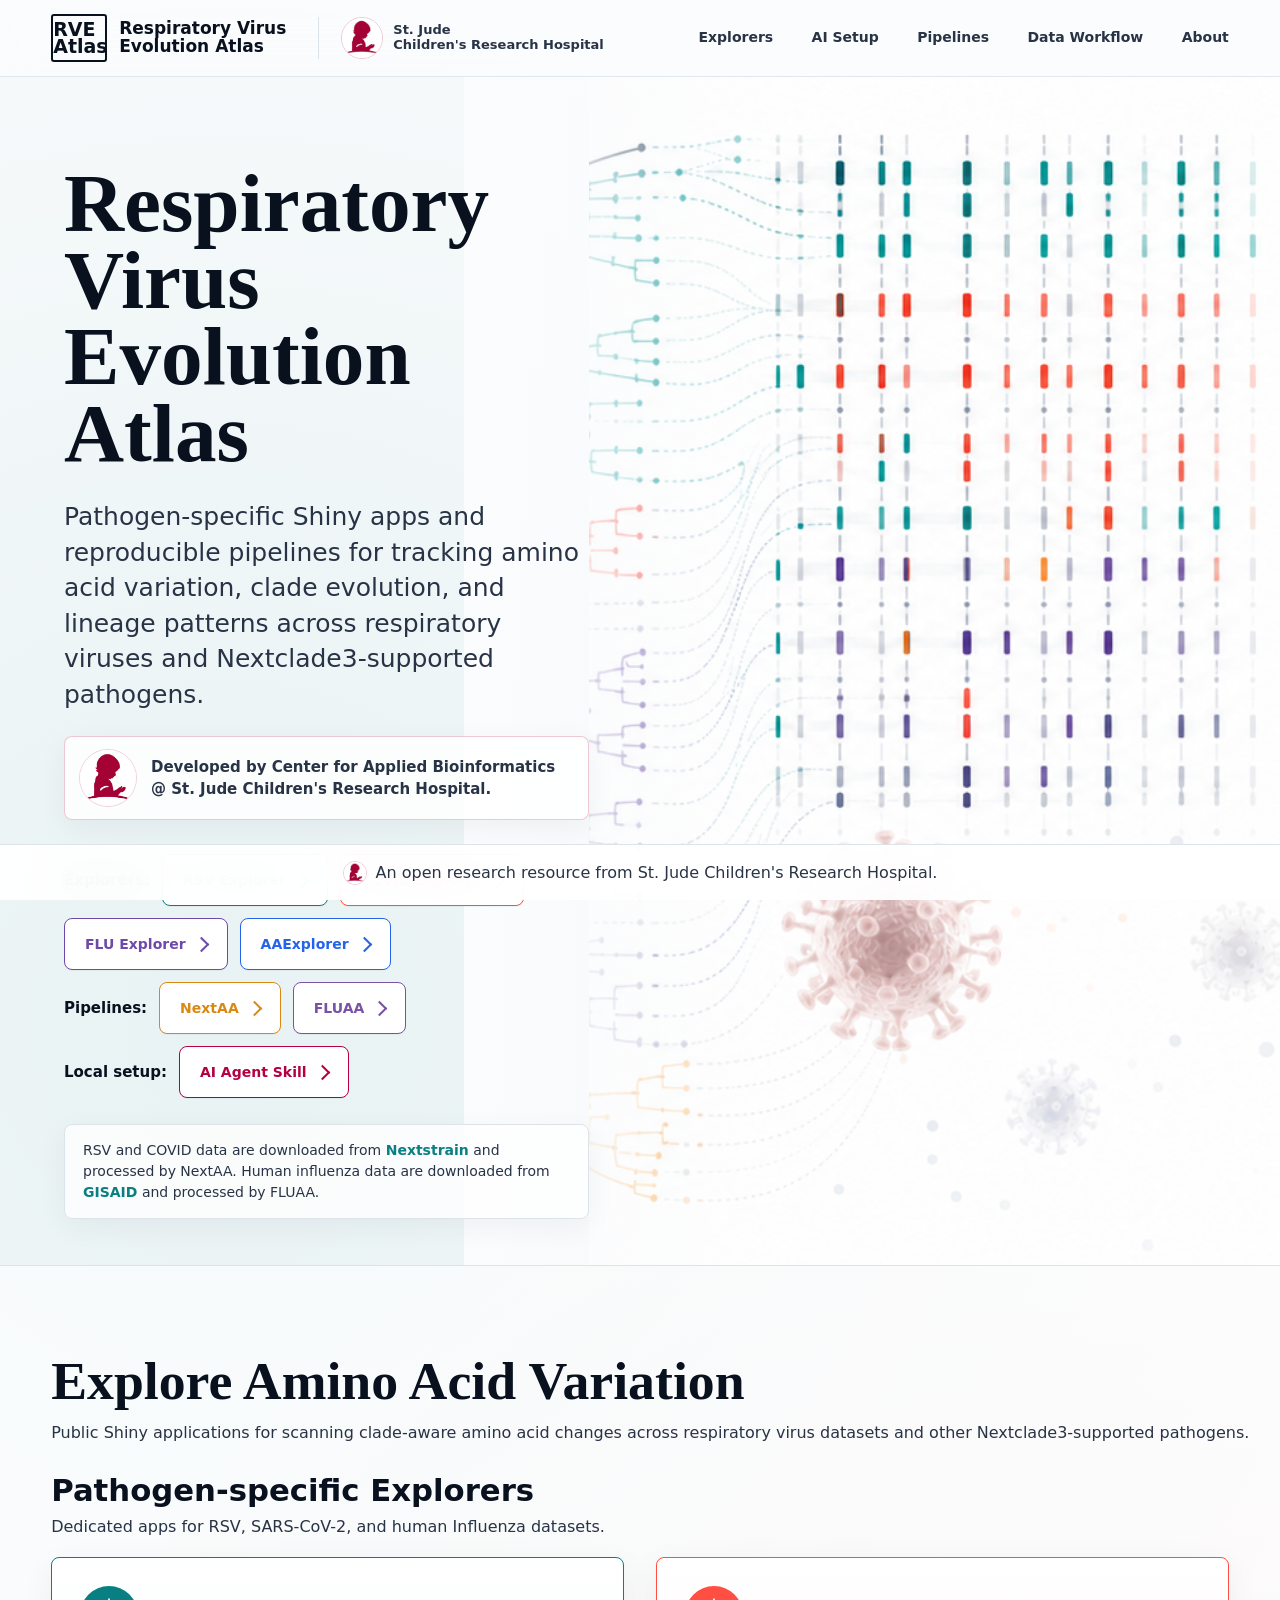
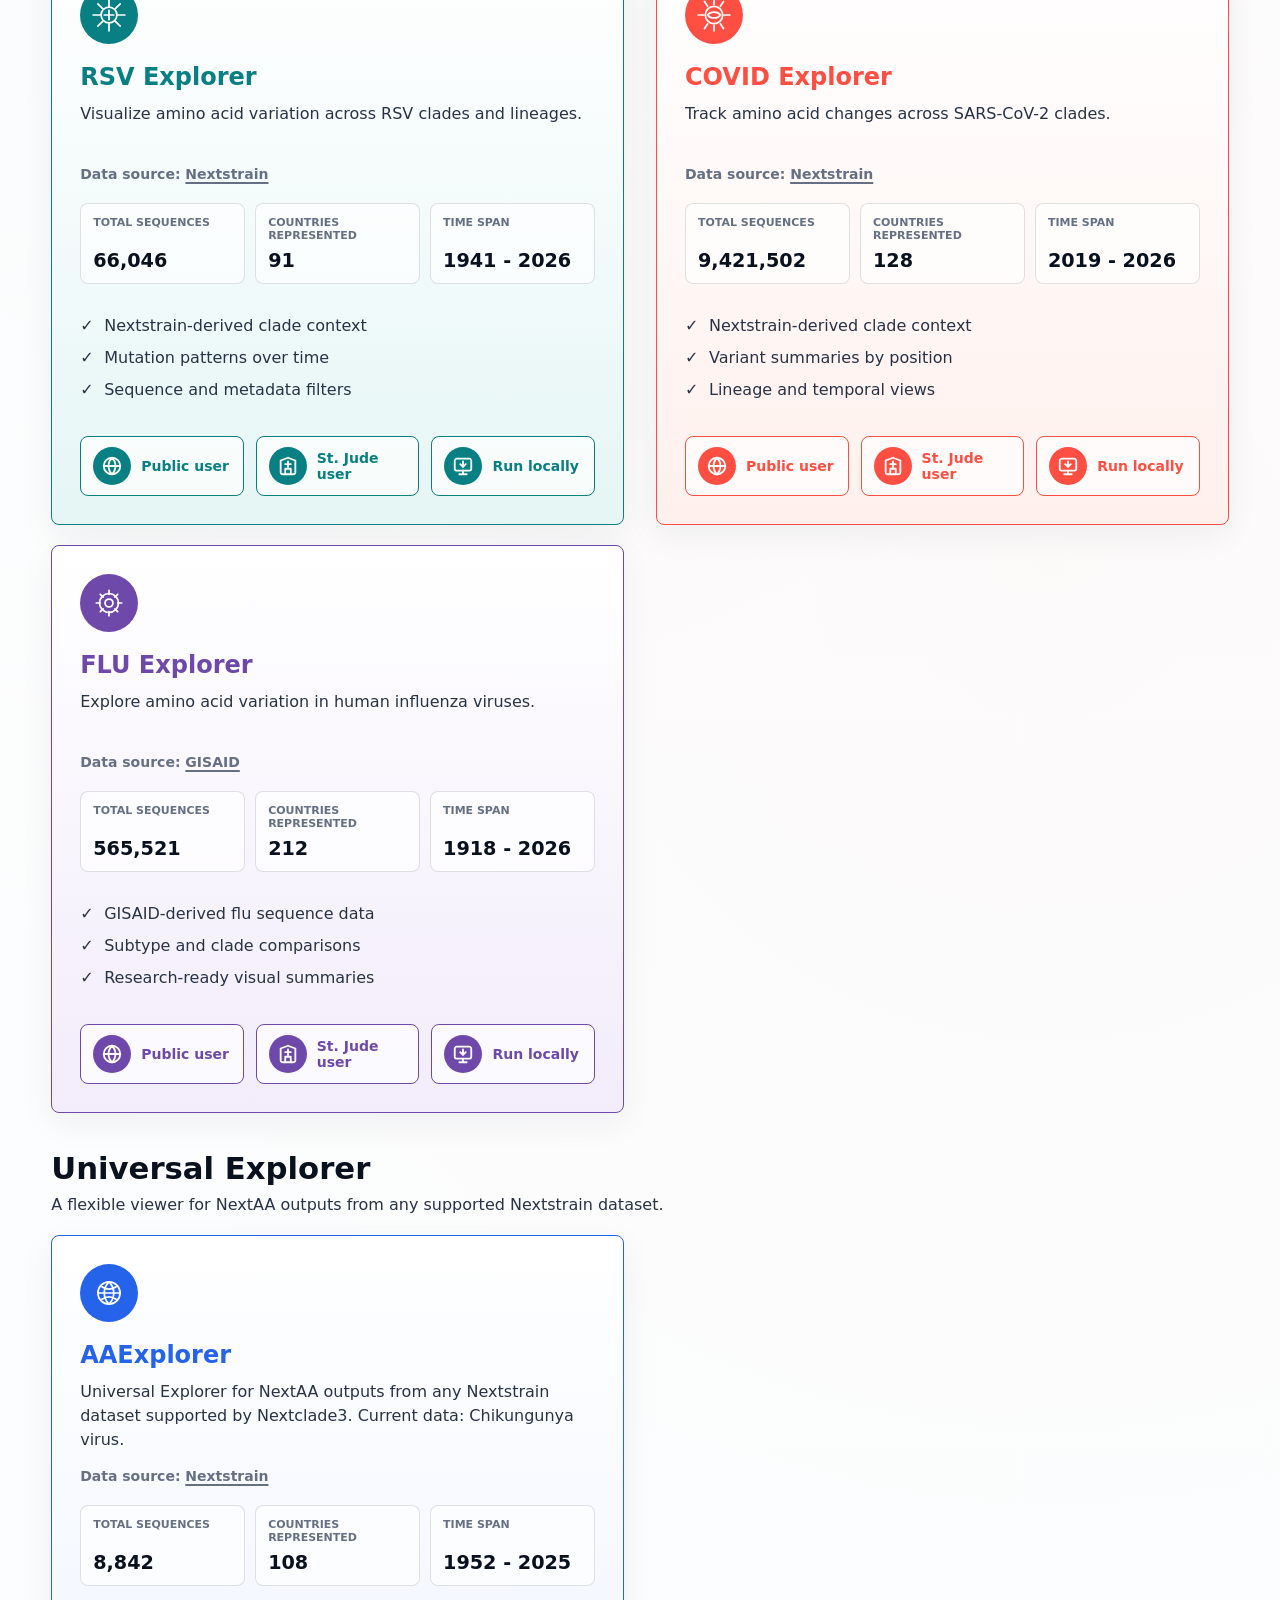
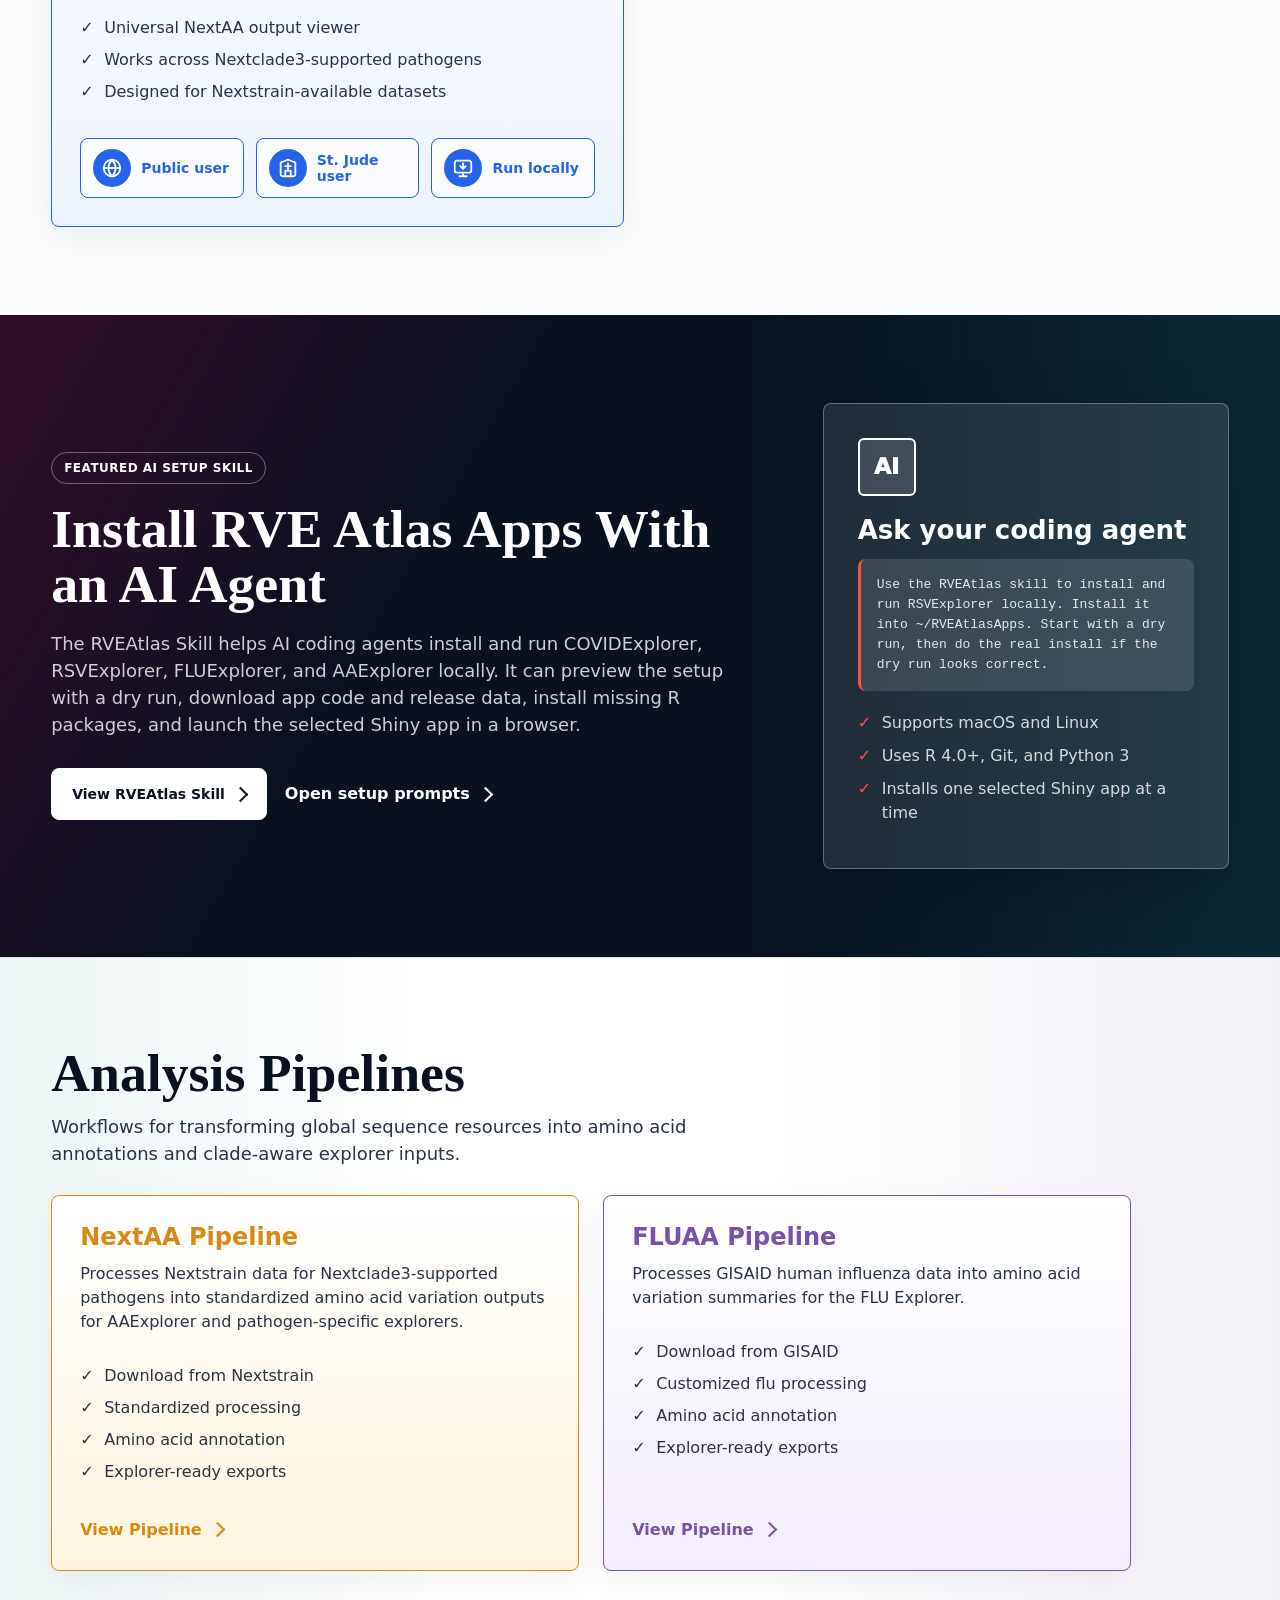
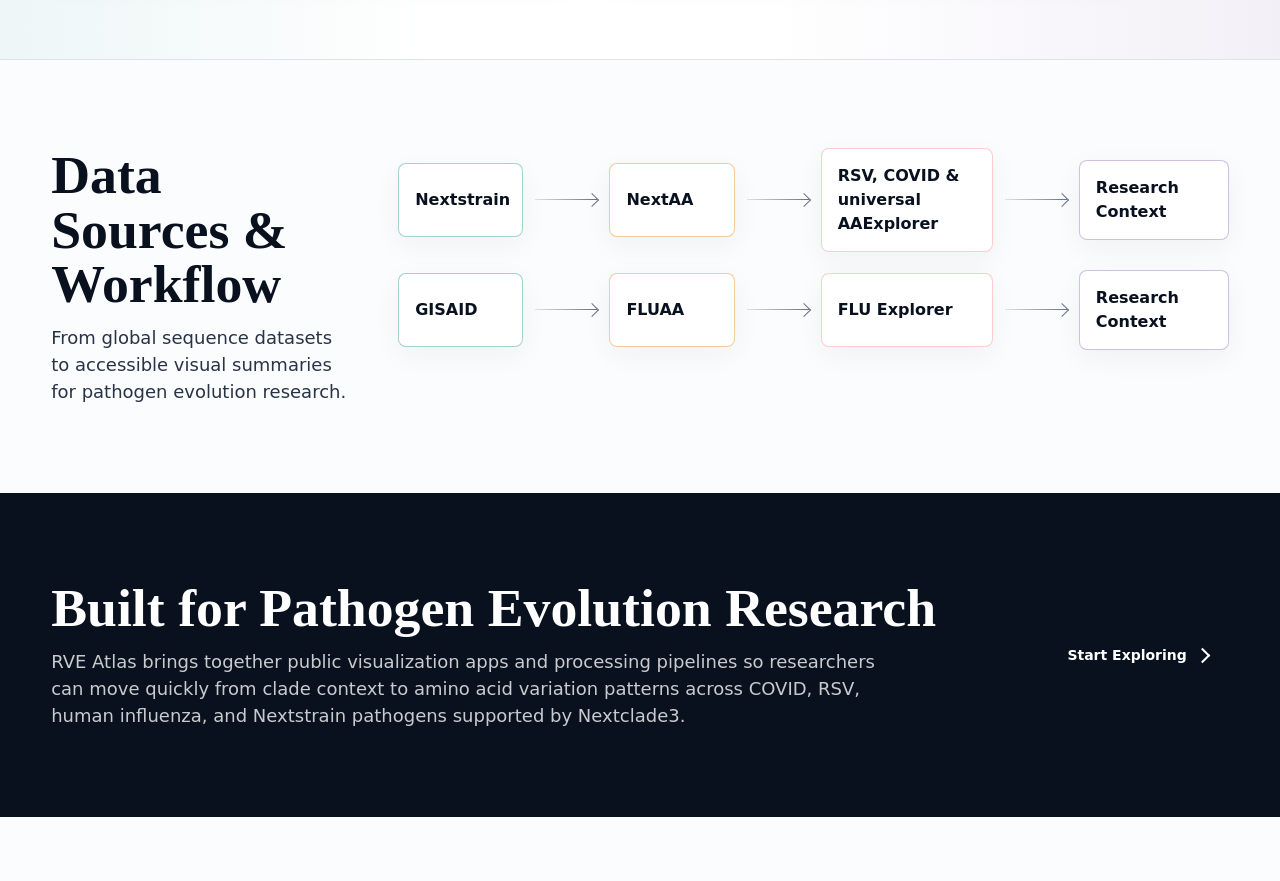
==== docs/index.html @ 2f3add99 "initial upload for integrated RVEAtlas app" ====
<!doctype html>
<html lang="en">
  <head>
    <meta charset="utf-8">
    <meta name="viewport" content="width=device-width, initial-scale=1">
    <meta
      name="description"
      content="Respiratory Virus Evolution Atlas connects interactive Shiny explorers and amino-acid analysis pipelines for COVID, RSV, human influenza, and Nextclade3-supported pathogens."
    >
    <title>Respiratory Virus Evolution Atlas</title>
    <link rel="icon" type="image/svg+xml" href="assets/favicon.svg">
    <link rel="stylesheet" href="styles.css">
  </head>
  <body>
    <svg class="icon-sprite" aria-hidden="true" focusable="false">
      <symbol id="icon-globe" viewBox="0 0 24 24">
        <circle cx="12" cy="12" r="9"></circle>
        <path d="M3 12h18M12 3c2.5 2.5 3.8 5.5 3.8 9S14.5 18.5 12 21M12 3c-2.5 2.5-3.8 5.5-3.8 9s1.3 6.5 3.8 9"></path>
      </symbol>
      <symbol id="icon-hospital" viewBox="0 0 24 24">
        <path d="M4 21V6l8-3l8 3v15"></path>
        <path d="M9 21v-6h6v6M9 10h6M12 7v6M4 21h16"></path>
      </symbol>
      <symbol id="icon-monitor" viewBox="0 0 24 24">
        <rect x="3" y="4" width="18" height="13" rx="2"></rect>
        <path d="M8 21h8M12 17v4M12 7v6M9 10l3 3l3-3"></path>
      </symbol>
    </svg>
    <header class="site-header">
      <a class="brand" href="#top" aria-label="Respiratory Virus Evolution Atlas home">
        <span class="brand-mark">RVE<br>Atlas</span>
        <span class="brand-name">Respiratory Virus<br>Evolution Atlas</span>
      </a>
      <div class="institution-lockup" aria-label="St. Jude Children's Research Hospital group affiliation">
        <img src="assets/StJude.jpeg" alt="">
        <span>St. Jude<br>Children's Research Hospital</span>
      </div>
      <nav class="site-nav" aria-label="Primary navigation">
        <a href="#explorers">Explorers</a>
        <a href="#agent-skill">AI Setup</a>
        <a href="#pipelines">Pipelines</a>
        <a href="#workflow">Data Workflow</a>
        <a href="#about">About</a>
      </nav>
    </header>

    <main id="top">
      <section class="hero" aria-labelledby="hero-title">
        <div class="hero-copy">
          <h1 id="hero-title">Respiratory Virus Evolution Atlas</h1>
          <p>
            Pathogen-specific Shiny apps and reproducible pipelines for tracking
            amino acid variation, clade evolution, and lineage patterns across respiratory viruses and
            Nextclade3-supported pathogens.
          </p>
          <div class="hero-affiliation">
            <img src="assets/StJude.jpeg" alt="">
            <span>Developed by Center for Applied Bioinformatics @ St. Jude Children's Research Hospital.</span>
          </div>
          <div class="hero-actions" aria-label="Featured project links">
            <div class="hero-action-row">
              <span class="hero-action-label">Explorers:</span>
              <a class="button teal" href="#explorers">RSV Explorer</a>
              <a class="button coral" href="#explorers">COVID Explorer</a>
              <a class="button violet" href="#explorers">FLU Explorer</a>
              <a class="button blue" href="#explorers">AAExplorer</a>
            </div>
            <div class="hero-action-row">
              <span class="hero-action-label">Pipelines:</span>
              <a class="button amber" href="#pipelines">NextAA</a>
              <a class="button purple" href="#pipelines">FLUAA</a>
            </div>
            <div class="hero-action-row">
              <span class="hero-action-label">Local setup:</span>
              <a class="button agent" href="#agent-skill">AI Agent Skill</a>
            </div>
          </div>

          <div class="source-note">
            RSV and COVID data are downloaded from <a href="https://nextstrain.org/" target="_blank" rel="noopener noreferrer">Nextstrain</a> and processed by NextAA.
            Human influenza data are downloaded from <a href="https://gisaid.org/" target="_blank" rel="noopener noreferrer">GISAID</a> and processed by FLUAA.
          </div>

        </div>
        <div class="hero-visual" aria-hidden="true">
          <img src="assets/respiratory-virus-evolution-hero.png" alt="">
        </div>
      </section>

      <section class="section split-section" id="explorers" aria-labelledby="explorers-title">
        <div class="section-heading">
          <h2 id="explorers-title">Explore Amino Acid Variation</h2>
          <p>Public Shiny applications for scanning clade-aware amino acid changes across respiratory virus datasets and other Nextclade3-supported pathogens.</p>
        </div>
        <div class="explorer-groups">
          <div class="explorer-group">
            <div class="group-heading">
              <h3>Pathogen-specific Explorers</h3>
              <p>Dedicated apps for RSV, SARS-CoV-2, and human Influenza datasets.</p>
            </div>
            <div class="card-grid pathogen-grid">
              <article class="feature-card accent-teal">
                <div class="card-icon" aria-hidden="true">
                  <svg viewBox="0 0 48 48" role="img">
                    <circle cx="24" cy="24" r="10"></circle>
                    <path d="M24 4v9M24 35v9M4 24h9M35 24h9M9.9 9.9l6.4 6.4M31.7 31.7l6.4 6.4M38.1 9.9l-6.4 6.4M16.3 31.7l-6.4 6.4"></path>
                    <path d="M18 24h12M24 18v12"></path>
                  </svg>
                </div>
                <h3>RSV Explorer</h3>
                <p>Visualize amino acid variation across RSV clades and lineages.</p>
                <p class="data-source">Data source: <a href="https://nextstrain.org/rsv/a/genome/6y" target="_blank" rel="noopener noreferrer">Nextstrain</a></p>
                <dl class="explorer-stats" aria-label="RSV dataset summary">
                  <div>
                    <dt>Total Sequences</dt>
                    <dd>66,046</dd>
                  </div>
                  <div>
                    <dt>Countries Represented</dt>
                    <dd>91</dd>
                  </div>
                  <div>
                    <dt>Time Span</dt>
                    <dd>1941 - 2026</dd>
                  </div>
                </dl>
                <ul>
                  <li>Nextstrain-derived clade context</li>
                  <li>Mutation patterns over time</li>
                  <li>Sequence and metadata filters</li>
                </ul>
                <div class="card-actions" aria-label="RSV Explorer launch options">
                  <a class="icon-link" href="https://leilistjude.shinyapps.io/RSVExplorer/" target="_blank" rel="noopener noreferrer">
                    <svg aria-hidden="true"><use href="#icon-globe"></use></svg>
                    <span>Public user</span>
                  </a>
                  <a class="icon-link" href="https://ibex.stjude.org/RSVExplorer/" target="_blank" rel="noopener noreferrer">
                    <svg aria-hidden="true"><use href="#icon-hospital"></use></svg>
                    <span>St. Jude user</span>
                  </a>
                  <a class="icon-link" href="https://github.com/LeiLi-Uchicago/RSVExplorer" target="_blank" rel="noopener noreferrer">
                    <svg aria-hidden="true"><use href="#icon-monitor"></use></svg>
                    <span>Run locally</span>
                  </a>
                </div>
              </article>

              <article class="feature-card accent-coral">
                <div class="card-icon" aria-hidden="true">
                  <svg viewBox="0 0 48 48" role="img">
                    <circle cx="24" cy="24" r="11"></circle>
                    <path d="M24 4v7M24 37v7M4 24h7M37 24h7M12 7l4 6M32 35l4 6M36 7l-4 6M16 35l-4 6"></path>
                    <path d="M16 24c3-5 13-5 16 0c-3 5-13 5-16 0Z"></path>
                  </svg>
                </div>
                <h3>COVID Explorer</h3>
                <p>Track amino acid changes across SARS-CoV-2 clades.</p>
                <p class="data-source">Data source: <a href="https://nextstrain.org/ncov/open/global/6m" target="_blank" rel="noopener noreferrer">Nextstrain</a></p>
                <dl class="explorer-stats" aria-label="COVID dataset summary">
                  <div>
                    <dt>Total Sequences</dt>
                    <dd>9,421,502</dd>
                  </div>
                  <div>
                    <dt>Countries Represented</dt>
                    <dd>128</dd>
                  </div>
                  <div>
                    <dt>Time Span</dt>
                    <dd>2019 - 2026</dd>
                  </div>
                </dl>
                <ul>
                  <li>Nextstrain-derived clade context</li>
                  <li>Variant summaries by position</li>
                  <li>Lineage and temporal views</li>
                </ul>
                <div class="card-actions" aria-label="COVID Explorer launch options">
                  <a class="icon-link" href="https://leilistjude.shinyapps.io/COVIDExplorer/" target="_blank" rel="noopener noreferrer">
                    <svg aria-hidden="true"><use href="#icon-globe"></use></svg>
                    <span>Public user</span>
                  </a>
                  <a class="icon-link" href="https://ibex.stjude.org/COVIDExplorer/" target="_blank" rel="noopener noreferrer">
                    <svg aria-hidden="true"><use href="#icon-hospital"></use></svg>
                    <span>St. Jude user</span>
                  </a>
                  <a class="icon-link" href="https://github.com/LeiLi-Uchicago/COVIDExplorer" target="_blank" rel="noopener noreferrer">
                    <svg aria-hidden="true"><use href="#icon-monitor"></use></svg>
                    <span>Run locally</span>
                  </a>
                </div>
              </article>

              <article class="feature-card accent-violet">
                <div class="card-icon" aria-hidden="true">
                  <svg viewBox="0 0 48 48" role="img">
                    <circle cx="24" cy="24" r="12"></circle>
                    <circle cx="24" cy="24" r="5"></circle>
                    <path d="M24 8v5M24 35v5M8 24h5M35 24h5M13 13l3.5 3.5M31.5 31.5L35 35M35 13l-3.5 3.5M16.5 31.5L13 35"></path>
                  </svg>
                </div>
                <h3>FLU Explorer</h3>
                <p>Explore amino acid variation in human influenza viruses.</p>
                <p class="data-source">Data source: <a href="https://gisaid.org/" target="_blank" rel="noopener noreferrer">GISAID</a></p>
                <dl class="explorer-stats" aria-label="FLU dataset summary">
                  <div>
                    <dt>Total Sequences</dt>
                    <dd>565,521</dd>
                  </div>
                  <div>
                    <dt>Countries Represented</dt>
                    <dd>212</dd>
                  </div>
                  <div>
                    <dt>Time Span</dt>
                    <dd>1918 - 2026</dd>
                  </div>
                </dl>
                <ul>
                  <li>GISAID-derived flu sequence data</li>
                  <li>Subtype and clade comparisons</li>
                  <li>Research-ready visual summaries</li>
                </ul>
                <div class="card-actions" aria-label="FLU Explorer launch options">
                  <a class="icon-link" href="https://leilistjude.shinyapps.io/FLUExplorer/" target="_blank" rel="noopener noreferrer">
                    <svg aria-hidden="true"><use href="#icon-globe"></use></svg>
                    <span>Public user</span>
                  </a>
                  <a class="icon-link" href="https://ibex.stjude.org/FLUExplorer/" target="_blank" rel="noopener noreferrer">
                    <svg aria-hidden="true"><use href="#icon-hospital"></use></svg>
                    <span>St. Jude user</span>
                  </a>
                  <a class="icon-link" href="https://github.com/LeiLi-Uchicago/FLUExplorer" target="_blank" rel="noopener noreferrer">
                    <svg aria-hidden="true"><use href="#icon-monitor"></use></svg>
                    <span>Run locally</span>
                  </a>
                </div>
              </article>
            </div>
          </div>

          <div class="explorer-group universal-group">
            <div class="group-heading">
              <h3>Universal Explorer</h3>
              <p>A flexible viewer for NextAA outputs from any supported Nextstrain dataset.</p>
            </div>
            <div class="card-grid universal-grid">
              <article class="feature-card accent-blue universal-card">
                <div class="card-icon" aria-hidden="true">
                  <svg viewBox="0 0 48 48" role="img">
                    <circle cx="24" cy="24" r="14"></circle>
                    <path d="M10 24h28M24 10c4 4 6 9 6 14s-2 10-6 14M24 10c-4 4-6 9-6 14s2 10 6 14"></path>
                    <path d="M15 16c3 2 6 3 9 3s6-1 9-3M15 32c3-2 6-3 9-3s6 1 9 3"></path>
                  </svg>
                </div>
                <h3>AAExplorer</h3>
                <p>Universal Explorer for NextAA outputs from any Nextstrain dataset supported by Nextclade3. Current data: Chikungunya virus.</p>
                <p class="data-source">Data source: <a href="https://nextstrain.org/chikv/global" target="_blank" rel="noopener noreferrer">Nextstrain</a></p>
                <dl class="explorer-stats" aria-label="CHIKV dataset summary">
                  <div>
                    <dt>Total Sequences</dt>
                    <dd>8,842</dd>
                  </div>
                  <div>
                    <dt>Countries Represented</dt>
                    <dd>108</dd>
                  </div>
                  <div>
                    <dt>Time Span</dt>
                    <dd>1952 - 2025</dd>
                  </div>
                </dl>
                <ul>
                  <li>Universal NextAA output viewer</li>
                  <li>Works across Nextclade3-supported pathogens</li>
                  <li>Designed for Nextstrain-available datasets</li>
                </ul>
                <div class="card-actions" aria-label="AAExplorer launch options">
                  <a class="icon-link" href="https://leilistjude.shinyapps.io/AAExplorer/" target="_blank" rel="noopener noreferrer">
                    <svg aria-hidden="true"><use href="#icon-globe"></use></svg>
                    <span>Public user</span>
                  </a>
                  <a class="icon-link" href="https://ibex.stjude.org/AAExplorer/" target="_blank" rel="noopener noreferrer">
                    <svg aria-hidden="true"><use href="#icon-hospital"></use></svg>
                    <span>St. Jude user</span>
                  </a>
                  <a class="icon-link" href="https://github.com/LeiLi-Uchicago/COVIDExplorer" target="_blank" rel="noopener noreferrer">
                    <svg aria-hidden="true"><use href="#icon-monitor"></use></svg>
                    <span>Run locally</span>
                  </a>
                </div>
              </article>
            </div>
          </div>
        </div>
      </section>

      <section class="section agent-section" id="agent-skill" aria-labelledby="agent-title">
        <div class="agent-layout">
          <div class="agent-copy">
            <span class="agent-kicker">Featured AI Setup Skill</span>
            <h2 id="agent-title">Install RVE Atlas Apps With an AI Agent</h2>
            <p>
              The RVEAtlas Skill helps AI coding agents install and run COVIDExplorer, RSVExplorer,
              FLUExplorer, and AAExplorer locally. It can preview the setup with a dry run, download
              app code and release data, install missing R packages, and launch the selected Shiny app
              in a browser.
            </p>
            <div class="agent-actions">
              <a class="button agent-light" href="https://github.com/LeiLi-Uchicago/RVEAtlas_Skill" target="_blank" rel="noopener noreferrer">View RVEAtlas Skill</a>
              <a class="text-link agent-link" href="https://github.com/LeiLi-Uchicago/RVEAtlas_Skill#ask-an-ai-agent-to-install-it" target="_blank" rel="noopener noreferrer">Open setup prompts</a>
            </div>
          </div>
          <div class="agent-panel" aria-label="RVEAtlas Skill setup summary">
            <div class="agent-mark" aria-hidden="true">AI</div>
            <h3>Ask your coding agent</h3>
            <p class="agent-prompt">
              Use the RVEAtlas skill to install and run RSVExplorer locally. Install it into ~/RVEAtlasApps. Start with a dry run, then do the real install if the dry run looks correct.
            </p>
            <ul>
              <li>Supports macOS and Linux</li>
              <li>Uses R 4.0+, Git, and Python 3</li>
              <li>Installs one selected Shiny app at a time</li>
            </ul>
          </div>
        </div>
      </section>

      <section class="section pipelines-section" id="pipelines" aria-labelledby="pipelines-title">
        <div class="section-heading compact">
          <h2 id="pipelines-title">Analysis Pipelines</h2>
          <p>Workflows for transforming global sequence resources into amino acid annotations and clade-aware explorer inputs.</p>
        </div>
        <div class="pipeline-layout">
          <article class="pipeline-card accent-amber">
            <div>
              <h3>NextAA Pipeline</h3>
              <p>Processes Nextstrain data for Nextclade3-supported pathogens into standardized amino acid variation outputs for AAExplorer and pathogen-specific explorers.</p>
            </div>
            <ol>
              <li>Download from Nextstrain</li>
              <li>Standardized processing</li>
              <li>Amino acid annotation</li>
              <li>Explorer-ready exports</li>
            </ol>
            <a class="text-link" href="https://github.com/LeiLi-Uchicago/NextAA" target="_blank" rel="noopener noreferrer">View Pipeline</a>
          </article>

          <article class="pipeline-card accent-purple">
            <div>
              <h3>FLUAA Pipeline</h3>
              <p>Processes GISAID human influenza data into amino acid variation summaries for the FLU Explorer.</p>
            </div>
            <ol>
              <li>Download from GISAID</li>
              <li>Customized flu processing</li>
              <li>Amino acid annotation</li>
              <li>Explorer-ready exports</li>
            </ol>
            <a class="text-link" href="https://github.com/LeiLi-Uchicago/FLUAA/" target="_blank" rel="noopener noreferrer">View Pipeline</a>
          </article>
        </div>
      </section>

      <section class="section workflow-section" id="workflow" aria-labelledby="workflow-title">
        <div class="workflow-intro">
          <h2 id="workflow-title">Data Sources &amp; Workflow</h2>
          <p>From global sequence datasets to accessible visual summaries for pathogen evolution research.</p>
        </div>
        <div class="workflow-track" aria-label="Workflow from data source to insight">
          <div class="workflow-row">
            <div class="workflow-node source">Nextstrain</div>
            <div class="workflow-line"></div>
            <div class="workflow-node pipeline">NextAA</div>
            <div class="workflow-line"></div>
            <div class="workflow-node explorer">RSV, COVID &amp; universal AAExplorer</div>
            <div class="workflow-line"></div>
            <div class="workflow-node insight">Research Context</div>
          </div>
          <div class="workflow-row">
            <div class="workflow-node source">GISAID</div>
            <div class="workflow-line"></div>
            <div class="workflow-node pipeline">FLUAA</div>
            <div class="workflow-line"></div>
            <div class="workflow-node explorer">FLU Explorer</div>
            <div class="workflow-line"></div>
            <div class="workflow-node insight">Research Context</div>
          </div>
        </div>
      </section>

      <section class="section about-section" id="about" aria-labelledby="about-title">
        <div>
          <h2 id="about-title">Built for Pathogen Evolution Research</h2>
          <p>
            RVE Atlas brings together public visualization apps and processing pipelines so researchers can move
            quickly from clade context to amino acid variation patterns across COVID, RSV, human influenza,
            and Nextstrain pathogens supported by Nextclade3.
          </p>
        </div>
        <a class="button ink" href="#explorers">Start Exploring</a>
      </section>
    </main>

    <footer class="site-footer">
      <!--<a class="brand footer-brand" href="#top" aria-label="Respiratory Virus Evolution Atlas home">
        <span class="brand-mark">RVE<br>Atlas</span>
        <span class="brand-name">Respiratory Virus<br>Evolution Atlas</span>
      </a>-->
      <div class="footer-institution" aria-label="St. Jude Children's Research Hospital">
        <img src="assets/StJude.jpeg" alt="">
        <p>An open research resource from St. Jude Children's Research Hospital.</p>
      </div>
      <!--
      <div class="footer-links">
        <a href="#workflow">Data Workflow</a>
        <a href="https://github.com/LeiLi-Uchicago/NextAA" target="_blank" rel="noopener noreferrer">NextAA</a>
        <a href="https://github.com/LeiLi-Uchicago/FLUAA/" target="_blank" rel="noopener noreferrer">FLUAA</a>
      </div>
    -->
    </footer>
  </body>
</html>
---- docs/styles.css ----
:root {
  --ink: #09111f;
  --ink-soft: #283346;
  --muted: #667085;
  --paper: #fbfcfd;
  --white: #ffffff;
  --line: #dce4ea;
  --blue: #2563eb;
  --blue-soft: #eef4ff;
  --teal: #087f83;
  --teal-soft: #e5f6f5;
  --coral: #ff4e42;
  --coral-soft: #fff0ed;
  --violet: #6f49aa;
  --violet-soft: #f2ecfb;
  --amber: #d98912;
  --amber-soft: #fff5df;
  --purple: #7752a6;
  --purple-soft: #f4eefd;
  --stjude-red: #b40043;
  --shadow: 0 18px 60px rgba(23, 33, 48, 0.10);
  --radius: 8px;
  color-scheme: light;
}

* {
  box-sizing: border-box;
}

html {
  scroll-behavior: smooth;
}

body {
  margin: 0;
  padding-bottom: 64px;
  background:
    radial-gradient(circle at 18% 18%, rgba(8, 127, 131, 0.08), transparent 28%),
    radial-gradient(circle at 82% 38%, rgba(255, 78, 66, 0.08), transparent 30%),
    var(--paper);
  color: var(--ink);
  font-family: Inter, ui-sans-serif, system-ui, -apple-system, BlinkMacSystemFont, "Segoe UI", sans-serif;
  font-size: 16px;
  line-height: 1.5;
}

a {
  color: inherit;
  text-decoration: none;
}

img,
svg {
  display: block;
}

.icon-sprite {
  position: absolute;
  width: 0;
  height: 0;
  overflow: hidden;
}

.site-header {
  position: sticky;
  top: 0;
  z-index: 20;
  display: flex;
  align-items: center;
  justify-content: space-between;
  gap: 32px;
  min-height: 76px;
  padding: 14px clamp(20px, 4vw, 72px);
  background: rgba(251, 252, 253, 0.86);
  border-bottom: 1px solid rgba(220, 228, 234, 0.86);
  backdrop-filter: blur(18px);
}

.brand {
  display: inline-flex;
  align-items: center;
  gap: 12px;
  font-weight: 800;
  line-height: 1.05;
}

.brand-mark {
  display: grid;
  place-items: center;
  width: 56px;
  height: 48px;
  border: 2px solid var(--ink);
  border-radius: 3px;
  color: var(--ink);
  font-size: 19px;
  letter-spacing: 0;
  line-height: 0.92;
}

.brand-name {
  font-size: 17px;
}

.institution-lockup,
.hero-affiliation,
.footer-institution {
  display: inline-flex;
  align-items: center;
}

.institution-lockup {
  gap: 10px;
  margin-right: auto;
  padding-left: 22px;
  border-left: 1px solid var(--line);
  color: var(--ink-soft);
  font-size: 13px;
  font-weight: 800;
  line-height: 1.15;
}

.institution-lockup img {
  width: 42px;
  height: 42px;
  border: 1px solid rgba(180, 0, 67, 0.20);
  border-radius: 50%;
  object-fit: cover;
}

.site-nav {
  display: flex;
  align-items: center;
  gap: clamp(18px, 3vw, 42px);
  color: var(--ink-soft);
  font-size: 14px;
  font-weight: 700;
}

.site-nav a {
  padding: 8px 0;
  border-bottom: 2px solid transparent;
}

.site-nav a:hover,
.site-nav a:focus-visible {
  border-color: var(--teal);
  outline: none;
}

.hero {
  position: relative;
  display: grid;
  grid-template-columns: minmax(0, 0.92fr) minmax(420px, 1.08fr);
  min-height: clamp(620px, 84vh, 820px);
  overflow: hidden;
  border-bottom: 1px solid var(--line);
}

.hero-copy {
  position: relative;
  z-index: 2;
  max-width: 770px;
  padding: clamp(50px, 7vw, 88px) 0 46px clamp(24px, 5vw, 76px);
}

.hero h1 {
  max-width: 760px;
  margin: 0;
  font-family: Georgia, "Times New Roman", serif;
  font-size: clamp(52px, 6.5vw, 96px);
  font-weight: 700;
  line-height: 0.92;
  letter-spacing: 0;
}

.hero p {
  max-width: 690px;
  margin: 28px 0 0;
  color: var(--ink-soft);
  font-size: clamp(19px, 2vw, 25px);
  line-height: 1.42;
}

.hero-affiliation {
  max-width: 610px;
  gap: 14px;
  margin-top: 24px;
  padding: 12px 14px;
  border: 1px solid rgba(180, 0, 67, 0.22);
  border-radius: var(--radius);
  background: rgba(255, 255, 255, 0.84);
  color: var(--ink-soft);
  font-size: 15px;
  font-weight: 750;
  box-shadow: 0 8px 30px rgba(9, 17, 31, 0.05);
}

.hero-affiliation img {
  flex: 0 0 auto;
  width: 58px;
  height: 58px;
  border: 1px solid rgba(180, 0, 67, 0.18);
  border-radius: 50%;
  object-fit: cover;
}

.hero-actions {
  display: grid;
  gap: 12px;
  margin-top: 34px;
}

.hero-action-row {
  display: flex;
  align-items: center;
  flex-wrap: wrap;
  gap: 12px;
}

.hero-action-label {
  min-width: 82px;
  color: var(--ink);
  font-size: 15px;
  font-weight: 850;
}

.button {
  display: inline-flex;
  align-items: center;
  justify-content: center;
  min-height: 52px;
  padding: 0 20px;
  border: 1.5px solid currentColor;
  border-radius: var(--radius);
  background: var(--white);
  font-size: 14px;
  font-weight: 800;
  box-shadow: 0 1px 0 rgba(9, 17, 31, 0.04);
  transition: transform 180ms ease, box-shadow 180ms ease, background 180ms ease;
}

.button::after,
.text-link::after {
  content: "";
  width: 9px;
  height: 9px;
  margin-left: 10px;
  border-top: 2px solid currentColor;
  border-right: 2px solid currentColor;
  transform: rotate(45deg);
}

.button:hover,
.button:focus-visible {
  transform: translateY(-2px);
  box-shadow: var(--shadow);
  outline: none;
}

.button.teal,
.accent-teal {
  color: var(--teal);
}

.button.blue,
.accent-blue {
  color: var(--blue);
}

.button.coral,
.accent-coral {
  color: var(--coral);
}

.button.violet,
.accent-violet {
  color: var(--violet);
}

.button.amber,
.accent-amber {
  color: var(--amber);
}

.button.purple,
.accent-purple {
  color: var(--purple);
}

.button.agent {
  color: var(--stjude-red);
}

.button.agent-light {
  color: var(--ink);
  background: var(--white);
  border-color: var(--white);
}

.button.ink {
  color: var(--white);
  background: var(--ink);
  border-color: var(--ink);
}

.source-note {
  max-width: 610px;
  margin-top: 26px;
  padding: 15px 18px;
  border: 1px solid var(--line);
  border-radius: var(--radius);
  background: rgba(255, 255, 255, 0.78);
  color: var(--ink-soft);
  font-size: 14px;
  box-shadow: 0 8px 30px rgba(9, 17, 31, 0.05);
}

.source-note a {
  color: var(--teal);
  font-weight: 800;
}

.source-note a:hover,
.source-note a:focus-visible {
  color: var(--blue);
  outline: none;
}

.hero-visual {
  position: relative;
  min-height: 620px;
}

.hero-visual::before {
  position: absolute;
  inset: 0 auto 0 -18%;
  z-index: 1;
  width: 44%;
  content: "";
  background: linear-gradient(90deg, var(--paper) 0%, rgba(251, 252, 253, 0.76) 44%, rgba(251, 252, 253, 0) 100%);
}

.hero-visual img {
  width: 100%;
  height: 100%;
  min-height: 620px;
  object-fit: cover;
  object-position: center right;
}

.section {
  padding: clamp(54px, 7vw, 88px) clamp(20px, 4vw, 72px);
}

.section-heading {
  max-width: 760px;
  margin-bottom: 28px;
}

.section-heading.compact {
  max-width: 640px;
}

.section h2 {
  margin: 0;
  font-family: Georgia, "Times New Roman", serif;
  font-size: clamp(34px, 4.2vw, 58px);
  line-height: 1.02;
  letter-spacing: 0;
}

#explorers-title {
  white-space: nowrap;
}

#explorers .section-heading {
  max-width: none;
}

#explorers .section-heading p {
  max-width: calc(100vw - clamp(40px, 8vw, 144px));
  font-size: clamp(14px, 1.35vw, 16px);
  white-space: nowrap;
}

.section-heading p,
.workflow-intro p,
.about-section p {
  margin: 12px 0 0;
  color: var(--ink-soft);
  font-size: 18px;
}

.split-section {
  background: linear-gradient(180deg, rgba(255, 255, 255, 0.62), rgba(251, 252, 253, 0.92));
}

.card-grid {
  display: grid;
  grid-template-columns: repeat(4, minmax(0, 1fr));
  gap: 20px 32px;
}

.explorer-groups {
  display: grid;
  gap: 38px;
}

.explorer-group {
  display: grid;
  gap: 18px;
}

.group-heading {
  max-width: 720px;
}

.group-heading h3 {
  margin: 0;
  color: var(--ink);
  font-size: clamp(24px, 2.4vw, 34px);
  line-height: 1.12;
}

.group-heading p {
  margin: 8px 0 0;
  color: var(--ink-soft);
  font-size: 16px;
}

.pathogen-grid {
  grid-template-columns: repeat(3, minmax(0, 1fr));
}

.universal-grid {
  grid-template-columns: repeat(3, minmax(0, 1fr));
}

.feature-card,
.pipeline-card {
  display: flex;
  flex-direction: column;
  min-height: 100%;
  padding: 28px;
  border: 1.5px solid currentColor;
  border-radius: var(--radius);
  background: rgba(255, 255, 255, 0.84);
  box-shadow: 0 10px 34px rgba(22, 33, 48, 0.06);
}

.feature-card.accent-teal {
  background: linear-gradient(180deg, var(--white), var(--teal-soft));
}

.feature-card.accent-coral {
  background: linear-gradient(180deg, var(--white), var(--coral-soft));
}

.feature-card.accent-violet {
  background: linear-gradient(180deg, var(--white), var(--violet-soft));
}

.feature-card.accent-blue {
  background: linear-gradient(180deg, var(--white), var(--blue-soft));
}

.universal-card {
  position: relative;
}

.card-icon {
  display: grid;
  place-items: center;
  width: 58px;
  height: 58px;
  margin-bottom: 20px;
  border-radius: 50%;
  color: var(--white);
}

.card-icon svg {
  width: 38px;
  height: 38px;
  color: var(--white);
  fill: none;
  stroke: currentColor;
  stroke-linecap: round;
  stroke-linejoin: round;
  stroke-width: 2.2;
}

.feature-card h3,
.pipeline-card h3 {
  margin: 0;
  color: currentColor;
  font-size: 24px;
  line-height: 1.15;
}

.feature-card p,
.pipeline-card p {
  margin: 10px 0 0;
  color: var(--ink-soft);
}

.feature-card > h3 + p {
  min-height: 48px;
}

.feature-card .data-source {
  margin-top: 14px;
  color: var(--muted);
  font-size: 14px;
  font-weight: 750;
}

.feature-card .data-source a {
  color: currentColor;
  text-decoration: underline;
  text-decoration-thickness: 1.5px;
  text-underline-offset: 3px;
}

.feature-card .data-source a:hover,
.feature-card .data-source a:focus-visible {
  color: var(--blue);
  outline: none;
}

.explorer-stats {
  display: grid;
  grid-template-columns: repeat(auto-fit, minmax(126px, 1fr));
  gap: 10px;
  margin: 18px 0 0;
  color: var(--ink);
}

.explorer-stats div {
  min-width: 0;
  padding: 12px;
  border: 1px solid rgba(9, 17, 31, 0.12);
  border-radius: var(--radius);
  background: rgba(255, 255, 255, 0.64);
}

.explorer-stats dt {
  margin: 0;
  min-height: 27px;
  color: var(--muted);
  font-size: 11px;
  font-weight: 850;
  line-height: 1.2;
  text-transform: uppercase;
}

.explorer-stats dd {
  margin: 8px 0 0;
  color: currentColor;
  font-size: clamp(18px, 1.5vw, 22px);
  font-weight: 900;
  line-height: 1.05;
}

.feature-card ul,
.pipeline-card ol {
  margin: 22px 0 0;
  padding: 0;
  color: var(--ink-soft);
  list-style: none;
}

.feature-card li,
.pipeline-card li {
  position: relative;
  margin: 8px 0;
  padding-left: 24px;
}

.feature-card li::before,
.pipeline-card li::before {
  position: absolute;
  left: 0;
  color: currentColor;
  content: "✓";
  font-weight: 800;
}

.text-link {
  display: inline-flex;
  align-items: center;
  width: fit-content;
  margin-top: auto;
  padding-top: 26px;
  color: currentColor;
  font-weight: 850;
}

.text-link + .text-link {
  margin-top: 8px;
  padding-top: 0;
}

.card-actions {
  display: grid;
  grid-template-columns: repeat(3, minmax(0, 1fr));
  gap: 12px;
  margin-top: auto;
  padding-top: 26px;
}

.icon-link {
  display: grid;
  grid-template-columns: 38px minmax(0, 1fr);
  gap: 10px;
  align-items: center;
  min-height: 58px;
  padding: 10px 12px;
  border: 1.5px solid currentColor;
  border-radius: var(--radius);
  background: rgba(255, 255, 255, 0.72);
  color: currentColor;
  font-size: 14px;
  font-weight: 900;
  line-height: 1.15;
  transition: transform 180ms ease, box-shadow 180ms ease, background 180ms ease;
}

.icon-link svg {
  width: 38px;
  height: 38px;
  padding: 8px;
  border-radius: 50%;
  background: currentColor;
  fill: none;
  stroke: var(--white);
  stroke-linecap: round;
  stroke-linejoin: round;
  stroke-width: 2;
}

.icon-link:hover,
.icon-link:focus-visible {
  background: var(--white);
  box-shadow: 0 8px 22px rgba(22, 33, 48, 0.10);
  outline: none;
  transform: translateY(-1px);
}

.accent-teal .card-icon {
  background: var(--teal);
}

.accent-blue .card-icon {
  background: var(--blue);
}

.accent-coral .card-icon {
  background: var(--coral);
}

.accent-violet .card-icon {
  background: var(--violet);
}

.accent-amber .card-icon {
  background: var(--amber);
}

.accent-purple .card-icon {
  background: var(--purple);
}

.agent-section {
  background:
    linear-gradient(120deg, rgba(180, 0, 67, 0.24), transparent 34%),
    linear-gradient(270deg, rgba(8, 127, 131, 0.22), transparent 42%),
    var(--ink);
  color: var(--white);
}

.agent-layout {
  display: grid;
  grid-template-columns: minmax(0, 1.08fr) minmax(320px, 0.62fr);
  gap: clamp(28px, 5vw, 64px);
  align-items: center;
}

.agent-copy {
  max-width: 850px;
}

.agent-kicker {
  display: inline-flex;
  align-items: center;
  min-height: 32px;
  padding: 0 12px;
  border: 1px solid rgba(255, 255, 255, 0.36);
  border-radius: 999px;
  color: #ffffff;
  font-size: 12px;
  font-weight: 900;
  letter-spacing: 0.04em;
  text-transform: uppercase;
}

.agent-section h2 {
  max-width: 760px;
  margin-top: 18px;
}

.agent-section p {
  max-width: 780px;
  margin: 18px 0 0;
  color: rgba(255, 255, 255, 0.80);
  font-size: 18px;
}

.agent-actions {
  display: flex;
  flex-wrap: wrap;
  gap: 18px;
  align-items: center;
  margin-top: 30px;
}

.agent-link {
  margin-top: 0;
  padding-top: 0;
  color: var(--white);
}

.agent-panel {
  min-width: 0;
  padding: clamp(24px, 4vw, 34px);
  border: 1px solid rgba(255, 255, 255, 0.30);
  border-radius: var(--radius);
  background: rgba(255, 255, 255, 0.10);
  box-shadow: 0 18px 60px rgba(0, 0, 0, 0.18);
}

.agent-mark {
  display: grid;
  place-items: center;
  width: 58px;
  height: 58px;
  border: 2px solid var(--white);
  border-radius: 6px;
  background: rgba(255, 255, 255, 0.14);
  color: var(--white);
  font-size: 22px;
  font-weight: 950;
  line-height: 1;
}

.agent-panel h3 {
  margin: 20px 0 0;
  color: var(--white);
  font-size: 26px;
  line-height: 1.1;
}

.agent-panel .agent-prompt {
  margin-top: 14px;
  padding: 16px;
  border-left: 3px solid var(--coral);
  border-radius: var(--radius);
  background: rgba(255, 255, 255, 0.12);
  color: rgba(255, 255, 255, 0.88);
  font-family: ui-monospace, SFMono-Regular, Menlo, Monaco, Consolas, "Liberation Mono", monospace;
  font-size: 13px;
  line-height: 1.55;
}

.agent-panel ul {
  margin: 20px 0 0;
  padding: 0;
  color: rgba(255, 255, 255, 0.82);
  list-style: none;
}

.agent-panel li {
  position: relative;
  margin: 9px 0;
  padding-left: 24px;
}

.agent-panel li::before {
  position: absolute;
  left: 0;
  color: var(--coral);
  content: "✓";
  font-weight: 900;
}

.pipelines-section {
  background:
    linear-gradient(90deg, rgba(8, 127, 131, 0.07), transparent 34%),
    linear-gradient(270deg, rgba(119, 82, 166, 0.09), transparent 40%),
    var(--white);
  border-top: 1px solid var(--line);
  border-bottom: 1px solid var(--line);
}

.pipeline-layout {
  display: grid;
  grid-template-columns: repeat(2, minmax(0, 1fr));
  gap: 24px;
  max-width: 1080px;
}

.pipeline-card.accent-amber {
  background: linear-gradient(180deg, var(--white), var(--amber-soft));
}

.pipeline-card.accent-purple {
  background: linear-gradient(180deg, var(--white), var(--purple-soft));
}

.workflow-section {
  display: grid;
  grid-template-columns: minmax(220px, 0.36fr) minmax(0, 1fr);
  gap: 48px;
  align-items: start;
}

.workflow-intro h2 {
  margin: 0;
}

.workflow-track {
  display: grid;
  gap: 18px;
}

.workflow-row {
  display: grid;
  grid-template-columns: minmax(120px, 0.8fr) 62px minmax(120px, 0.8fr) 62px minmax(170px, 1.1fr) 62px minmax(150px, 0.9fr);
  align-items: center;
  gap: 12px;
}

.workflow-node {
  min-height: 74px;
  display: grid;
  align-content: center;
  padding: 15px 16px;
  border: 1px solid var(--line);
  border-radius: var(--radius);
  background: var(--white);
  color: var(--ink);
  font-weight: 850;
  box-shadow: 0 8px 28px rgba(22, 33, 48, 0.05);
}

.workflow-node.source {
  border-color: rgba(8, 127, 131, 0.36);
}

.workflow-node.pipeline {
  border-color: rgba(217, 137, 18, 0.42);
}

.workflow-node.explorer {
  border-color: rgba(255, 78, 66, 0.28);
}

.workflow-node.insight {
  border-color: rgba(111, 73, 170, 0.34);
}

.workflow-line {
  height: 1px;
  background: linear-gradient(90deg, var(--line), var(--muted));
}

.workflow-line::after {
  display: block;
  width: 9px;
  height: 9px;
  margin-top: -4px;
  margin-left: auto;
  border-top: 1.5px solid var(--muted);
  border-right: 1.5px solid var(--muted);
  content: "";
  transform: rotate(45deg);
}

.about-section {
  display: grid;
  grid-template-columns: minmax(0, 1fr) auto;
  gap: 32px;
  align-items: center;
  background: var(--ink);
  color: var(--white);
}

.about-section p {
  max-width: 850px;
  color: rgba(255, 255, 255, 0.78);
}

@media (max-width: 1280px) {
  .card-grid {
    grid-template-columns: repeat(2, minmax(0, 1fr));
  }

  .universal-grid {
    grid-template-columns: repeat(2, minmax(0, 1fr));
  }
}

@media (max-width: 980px) {
  .agent-layout {
    grid-template-columns: 1fr;
  }
}

.site-footer {
  position: fixed;
  right: 0;
  bottom: 0;
  left: 0;
  z-index: 20;
  display: flex;
  align-items: center;
  justify-content: center;
  gap: 20px;
  min-height: 56px;
  padding: 10px clamp(20px, 4vw, 72px);
  background: rgba(255, 255, 255, 0.92);
  border-top: 1px solid var(--line);
  color: var(--ink-soft);
  backdrop-filter: blur(18px);
}

.footer-brand {
  color: var(--ink);
}

.site-footer p {
  margin: 0;
}

.footer-institution {
  justify-content: center;
  gap: 9px;
  color: var(--ink-soft);
  text-align: center;
}

.footer-institution img {
  width: 24px;
  height: 24px;
  border: 1px solid rgba(180, 0, 67, 0.20);
  border-radius: 50%;
  object-fit: cover;
}

.footer-links {
  display: flex;
  gap: 24px;
  font-weight: 750;
}

.footer-links a:hover,
.footer-links a:focus-visible {
  color: var(--teal);
  outline: none;
}

@media (max-width: 1040px) {
  .site-header {
    align-items: flex-start;
    flex-direction: column;
    gap: 14px;
  }

  .institution-lockup {
    margin-right: 0;
    padding-left: 0;
    border-left: 0;
  }

  .hero {
    grid-template-columns: 1fr;
  }

  .hero-copy {
    max-width: none;
    padding-right: clamp(20px, 5vw, 76px);
  }

  .hero-visual {
    min-height: 360px;
    margin-top: -46px;
  }

  .hero-visual::before {
    inset: -2px 0 auto 0;
    width: 100%;
    height: 38%;
    background: linear-gradient(180deg, var(--paper), rgba(251, 252, 253, 0));
  }

  .hero-visual img {
    min-height: 360px;
  }

  .card-grid,
  .pipeline-layout,
  .workflow-section {
    grid-template-columns: 1fr;
  }

  #explorers .section-heading p {
    max-width: 100%;
    white-space: normal;
  }

  .workflow-row {
    grid-template-columns: 1fr;
    gap: 8px;
  }

  .workflow-line {
    width: 1px;
    height: 30px;
    margin-left: 20px;
    background: linear-gradient(180deg, var(--line), var(--muted));
  }

  .workflow-line::after {
    margin-top: 22px;
    margin-left: -4px;
    transform: rotate(135deg);
  }

  .site-footer {
    align-items: flex-start;
    flex-direction: column;
  }
}

@media (max-width: 680px) {
  body {
    padding-bottom: 176px;
  }

  #explorers-title {
    white-space: normal;
  }

  .site-nav {
    display: grid;
    grid-template-columns: repeat(2, minmax(0, 1fr));
    width: 100%;
    gap: 6px 18px;
  }

  .brand-name {
    font-size: 15px;
  }

  .hero {
    min-height: auto;
  }

  .hero-copy {
    padding-top: 44px;
  }

  .hero h1 {
    font-size: clamp(38px, 12.8vw, 50px);
  }

  .hero-actions {
    display: grid;
    grid-template-columns: 1fr;
  }

  .hero-action-row {
    display: grid;
    grid-template-columns: 1fr;
  }

  .hero-action-label {
    min-width: 0;
  }

  .hero-affiliation {
    align-items: flex-start;
  }

  .hero-affiliation img {
    width: 48px;
    height: 48px;
  }

  .button {
    justify-content: space-between;
    width: 100%;
  }

  .feature-card,
  .pipeline-card {
    padding: 22px;
  }

  .feature-card > h3 + p {
    min-height: 0;
  }

  .card-actions {
    grid-template-columns: 1fr;
  }

  .explorer-stats {
    grid-template-columns: 1fr;
  }

  .about-section {
    grid-template-columns: 1fr;
  }

  .footer-links {
    flex-wrap: wrap;
  }
}

@media (prefers-reduced-motion: reduce) {
  *,
  *::before,
  *::after {
    scroll-behavior: auto !important;
    transition-duration: 0.01ms !important;
  }
}
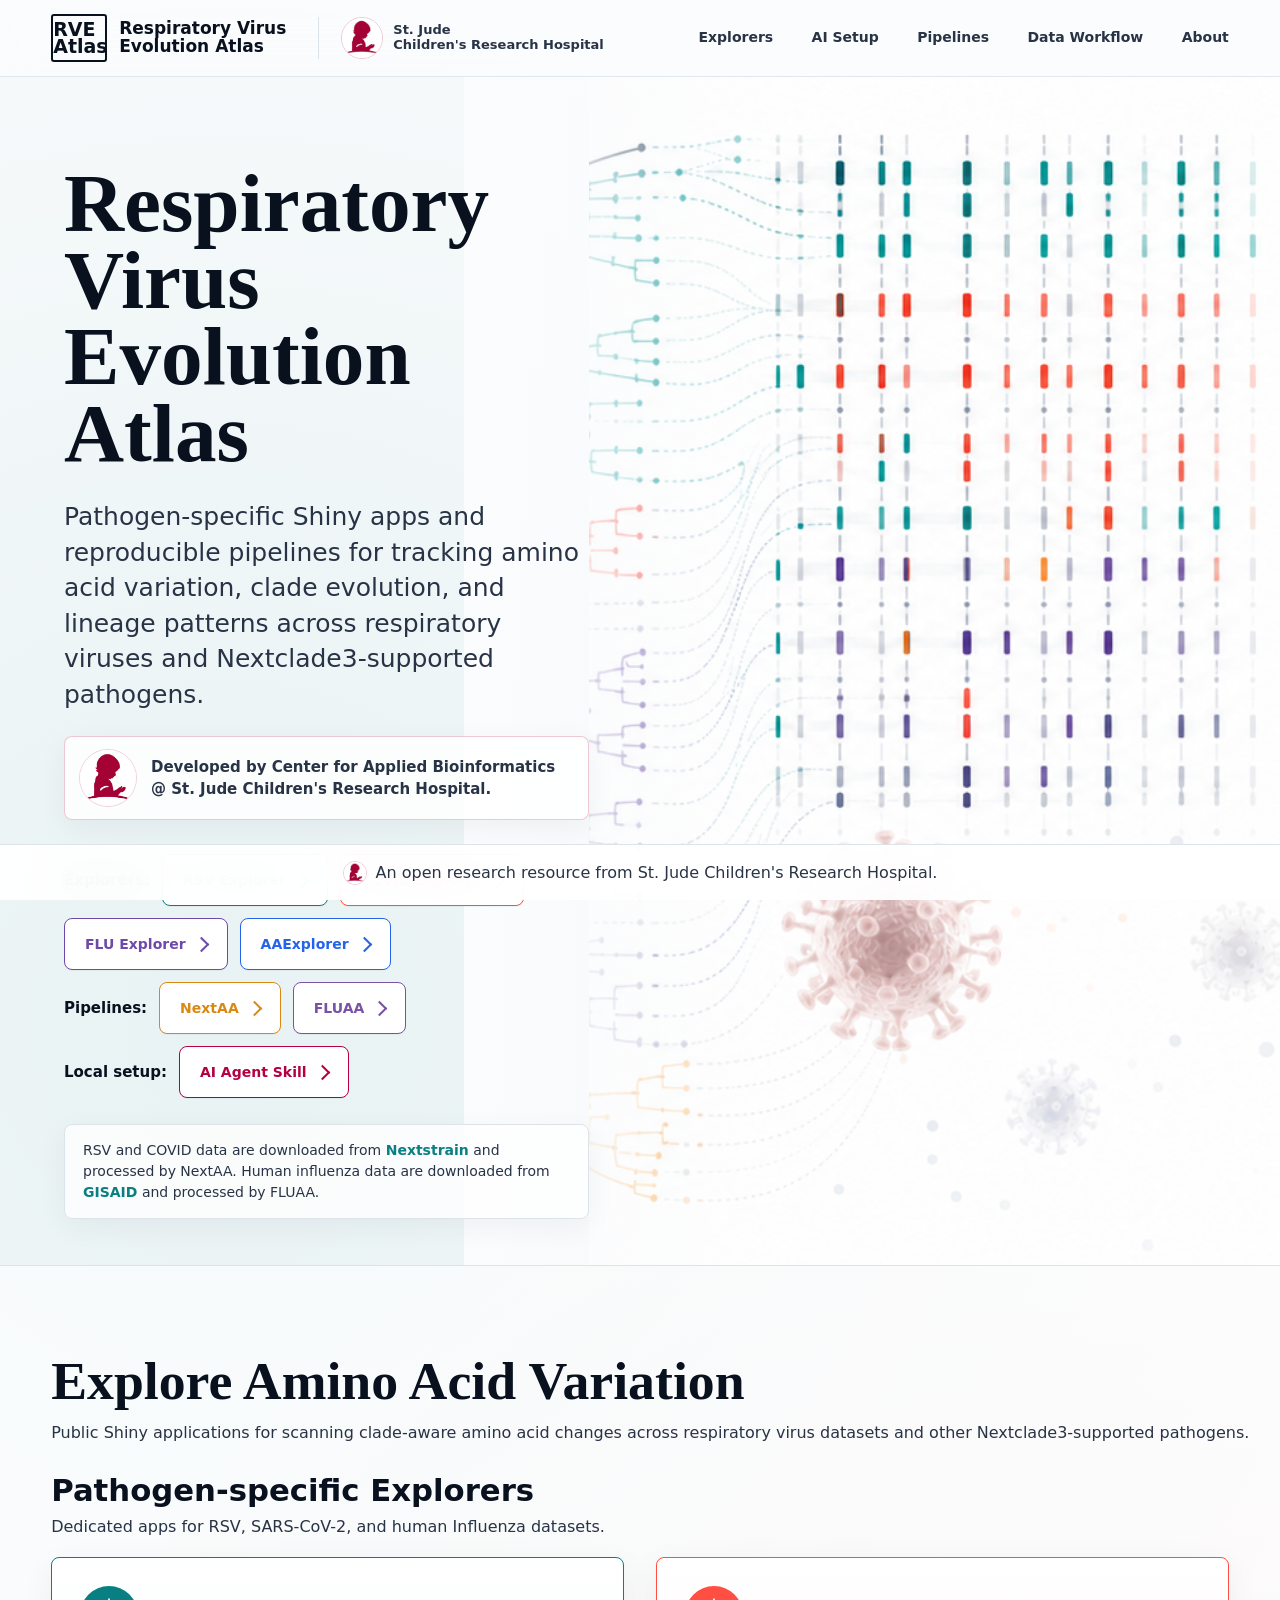
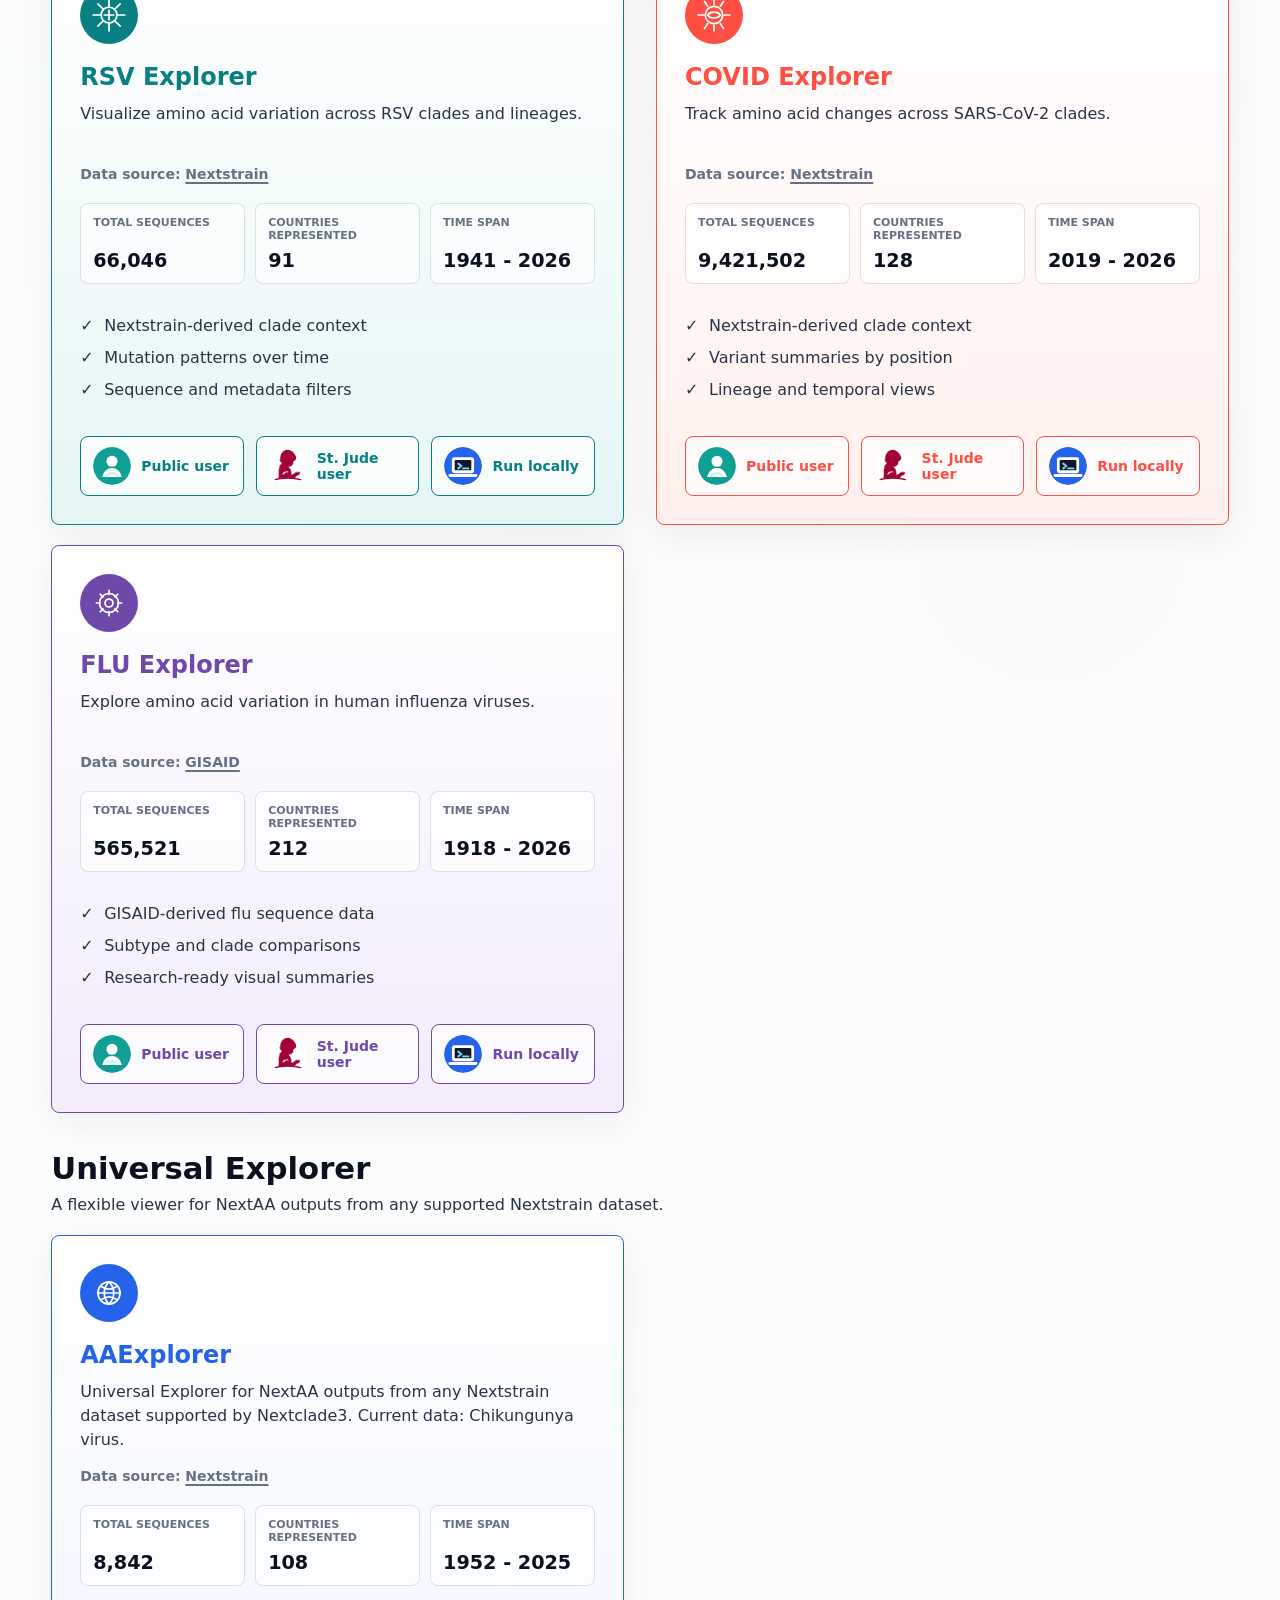
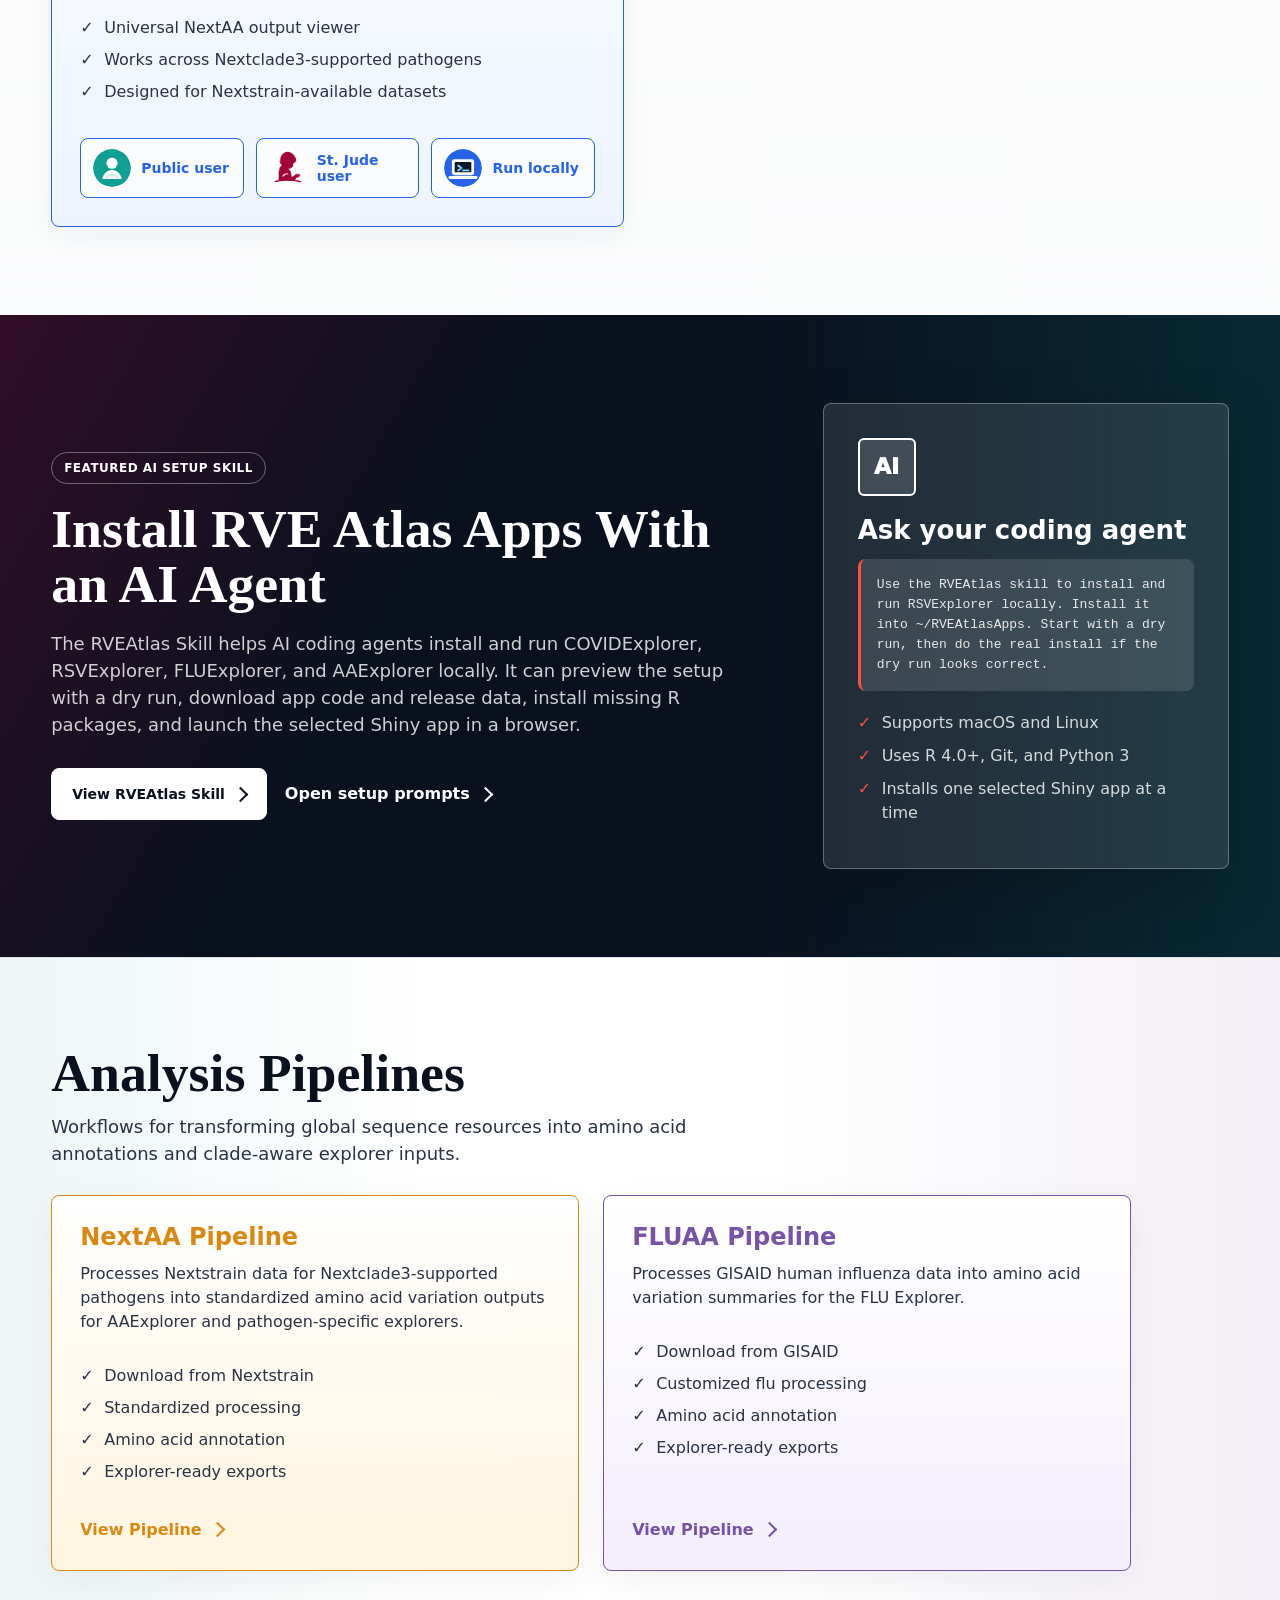
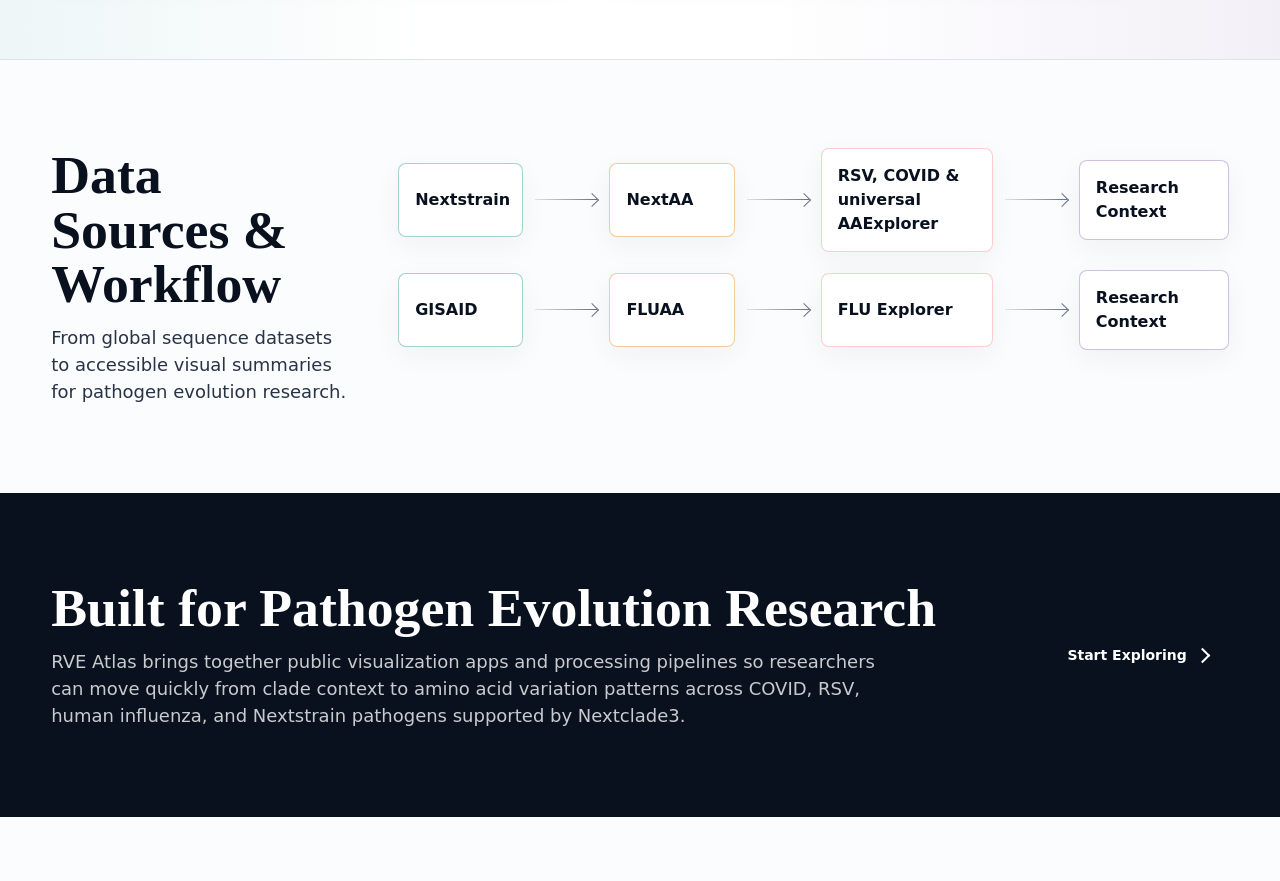
==== commit 1e948e10: "update website" ====
--- a/docs/index.html
+++ b/docs/index.html
@@ -12,20 +12,6 @@
     <link rel="stylesheet" href="styles.css">
   </head>
   <body>
-    <svg class="icon-sprite" aria-hidden="true" focusable="false">
-      <symbol id="icon-globe" viewBox="0 0 24 24">
-        <circle cx="12" cy="12" r="9"></circle>
-        <path d="M3 12h18M12 3c2.5 2.5 3.8 5.5 3.8 9S14.5 18.5 12 21M12 3c-2.5 2.5-3.8 5.5-3.8 9s1.3 6.5 3.8 9"></path>
-      </symbol>
-      <symbol id="icon-hospital" viewBox="0 0 24 24">
-        <path d="M4 21V6l8-3l8 3v15"></path>
-        <path d="M9 21v-6h6v6M9 10h6M12 7v6M4 21h16"></path>
-      </symbol>
-      <symbol id="icon-monitor" viewBox="0 0 24 24">
-        <rect x="3" y="4" width="18" height="13" rx="2"></rect>
-        <path d="M8 21h8M12 17v4M12 7v6M9 10l3 3l3-3"></path>
-      </symbol>
-    </svg>
     <header class="site-header">
       <a class="brand" href="#top" aria-label="Respiratory Virus Evolution Atlas home">
         <span class="brand-mark">RVE<br>Atlas</span>
@@ -130,16 +116,16 @@
                   <li>Sequence and metadata filters</li>
                 </ul>
                 <div class="card-actions" aria-label="RSV Explorer launch options">
-                  <a class="icon-link" href="https://leilistjude.shinyapps.io/RSVExplorer/" target="_blank" rel="noopener noreferrer">
-                    <svg aria-hidden="true"><use href="#icon-globe"></use></svg>
+                  <a class="icon-link" href="https://leilistjude.shinyapps.io/RVEAtlas/?pathogen=RSV" target="_blank" rel="noopener noreferrer">
+                    <img class="action-link-icon" src="assets/public-user-icon.svg" alt="" aria-hidden="true">
                     <span>Public user</span>
                   </a>
-                  <a class="icon-link" href="https://ibex.stjude.org/RSVExplorer/" target="_blank" rel="noopener noreferrer">
-                    <svg aria-hidden="true"><use href="#icon-hospital"></use></svg>
+                  <a class="icon-link" href="https://ibex.stjude.org/RVEAtlas/?pathogen=RSV" target="_blank" rel="noopener noreferrer">
+                    <img class="st-jude-link-logo" src="assets/StJude.jpeg" alt="" aria-hidden="true">
                     <span>St. Jude user</span>
                   </a>
-                  <a class="icon-link" href="https://github.com/LeiLi-Uchicago/RSVExplorer" target="_blank" rel="noopener noreferrer">
-                    <svg aria-hidden="true"><use href="#icon-monitor"></use></svg>
+                  <a class="icon-link" href="https://github.com/LeiLi-Uchicago/RVEAtlas" target="_blank" rel="noopener noreferrer">
+                    <img class="action-link-icon" src="assets/run-locally-icon.svg" alt="" aria-hidden="true">
                     <span>Run locally</span>
                   </a>
                 </div>
@@ -176,16 +162,16 @@
                   <li>Lineage and temporal views</li>
                 </ul>
                 <div class="card-actions" aria-label="COVID Explorer launch options">
-                  <a class="icon-link" href="https://leilistjude.shinyapps.io/COVIDExplorer/" target="_blank" rel="noopener noreferrer">
-                    <svg aria-hidden="true"><use href="#icon-globe"></use></svg>
+                  <a class="icon-link" href="https://leilistjude.shinyapps.io/RVEAtlas/?pathogen=COVID" target="_blank" rel="noopener noreferrer">
+                    <img class="action-link-icon" src="assets/public-user-icon.svg" alt="" aria-hidden="true">
                     <span>Public user</span>
                   </a>
-                  <a class="icon-link" href="https://ibex.stjude.org/COVIDExplorer/" target="_blank" rel="noopener noreferrer">
-                    <svg aria-hidden="true"><use href="#icon-hospital"></use></svg>
+                  <a class="icon-link" href="https://ibex.stjude.org/RVEAtlas/?pathogen=COVID" target="_blank" rel="noopener noreferrer">
+                    <img class="st-jude-link-logo" src="assets/StJude.jpeg" alt="" aria-hidden="true">
                     <span>St. Jude user</span>
                   </a>
-                  <a class="icon-link" href="https://github.com/LeiLi-Uchicago/COVIDExplorer" target="_blank" rel="noopener noreferrer">
-                    <svg aria-hidden="true"><use href="#icon-monitor"></use></svg>
+                  <a class="icon-link" href="https://github.com/LeiLi-Uchicago/RVEAtlas" target="_blank" rel="noopener noreferrer">
+                    <img class="action-link-icon" src="assets/run-locally-icon.svg" alt="" aria-hidden="true">
                     <span>Run locally</span>
                   </a>
                 </div>
@@ -222,16 +208,16 @@
                   <li>Research-ready visual summaries</li>
                 </ul>
                 <div class="card-actions" aria-label="FLU Explorer launch options">
-                  <a class="icon-link" href="https://leilistjude.shinyapps.io/FLUExplorer/" target="_blank" rel="noopener noreferrer">
-                    <svg aria-hidden="true"><use href="#icon-globe"></use></svg>
+                  <a class="icon-link" href="https://leilistjude.shinyapps.io/RVEAtlas/?pathogen=FLU" target="_blank" rel="noopener noreferrer">
+                    <img class="action-link-icon" src="assets/public-user-icon.svg" alt="" aria-hidden="true">
                     <span>Public user</span>
                   </a>
-                  <a class="icon-link" href="https://ibex.stjude.org/FLUExplorer/" target="_blank" rel="noopener noreferrer">
-                    <svg aria-hidden="true"><use href="#icon-hospital"></use></svg>
+                  <a class="icon-link" href="https://ibex.stjude.org/RVEAtlas/?pathogen=FLU" target="_blank" rel="noopener noreferrer">
+                    <img class="st-jude-link-logo" src="assets/StJude.jpeg" alt="" aria-hidden="true">
                     <span>St. Jude user</span>
                   </a>
-                  <a class="icon-link" href="https://github.com/LeiLi-Uchicago/FLUExplorer" target="_blank" rel="noopener noreferrer">
-                    <svg aria-hidden="true"><use href="#icon-monitor"></use></svg>
+                  <a class="icon-link" href="https://github.com/LeiLi-Uchicago/RVEAtlas" target="_blank" rel="noopener noreferrer">
+                    <img class="action-link-icon" src="assets/run-locally-icon.svg" alt="" aria-hidden="true">
                     <span>Run locally</span>
                   </a>
                 </div>
@@ -276,16 +262,16 @@
                   <li>Designed for Nextstrain-available datasets</li>
                 </ul>
                 <div class="card-actions" aria-label="AAExplorer launch options">
-                  <a class="icon-link" href="https://leilistjude.shinyapps.io/AAExplorer/" target="_blank" rel="noopener noreferrer">
-                    <svg aria-hidden="true"><use href="#icon-globe"></use></svg>
+                  <a class="icon-link" href="https://leilistjude.shinyapps.io/RVEAtlas/?pathogen=CHIKV" target="_blank" rel="noopener noreferrer">
+                    <img class="action-link-icon" src="assets/public-user-icon.svg" alt="" aria-hidden="true">
                     <span>Public user</span>
                   </a>
-                  <a class="icon-link" href="https://ibex.stjude.org/AAExplorer/" target="_blank" rel="noopener noreferrer">
-                    <svg aria-hidden="true"><use href="#icon-hospital"></use></svg>
+                  <a class="icon-link" href="https://ibex.stjude.org/RVEAtlas/?pathogen=CHIKV" target="_blank" rel="noopener noreferrer">
+                    <img class="st-jude-link-logo" src="assets/StJude.jpeg" alt="" aria-hidden="true">
                     <span>St. Jude user</span>
                   </a>
-                  <a class="icon-link" href="https://github.com/LeiLi-Uchicago/COVIDExplorer" target="_blank" rel="noopener noreferrer">
-                    <svg aria-hidden="true"><use href="#icon-monitor"></use></svg>
+                  <a class="icon-link" href="https://github.com/LeiLi-Uchicago/RVEAtlas" target="_blank" rel="noopener noreferrer">
+                    <img class="action-link-icon" src="assets/run-locally-icon.svg" alt="" aria-hidden="true">
                     <span>Run locally</span>
                   </a>
                 </div>
--- a/docs/styles.css
+++ b/docs/styles.css
@@ -54,13 +54,6 @@
   display: block;
 }
 
-.icon-sprite {
-  position: absolute;
-  width: 0;
-  height: 0;
-  overflow: hidden;
-}
-
 .site-header {
   position: sticky;
   top: 0;
@@ -625,17 +618,12 @@
   transition: transform 180ms ease, box-shadow 180ms ease, background 180ms ease;
 }
 
-.icon-link svg {
+.action-link-icon,
+.st-jude-link-logo {
   width: 38px;
   height: 38px;
-  padding: 8px;
   border-radius: 50%;
-  background: currentColor;
-  fill: none;
-  stroke: var(--white);
-  stroke-linecap: round;
-  stroke-linejoin: round;
-  stroke-width: 2;
+  object-fit: cover;
 }
 
 .icon-link:hover,
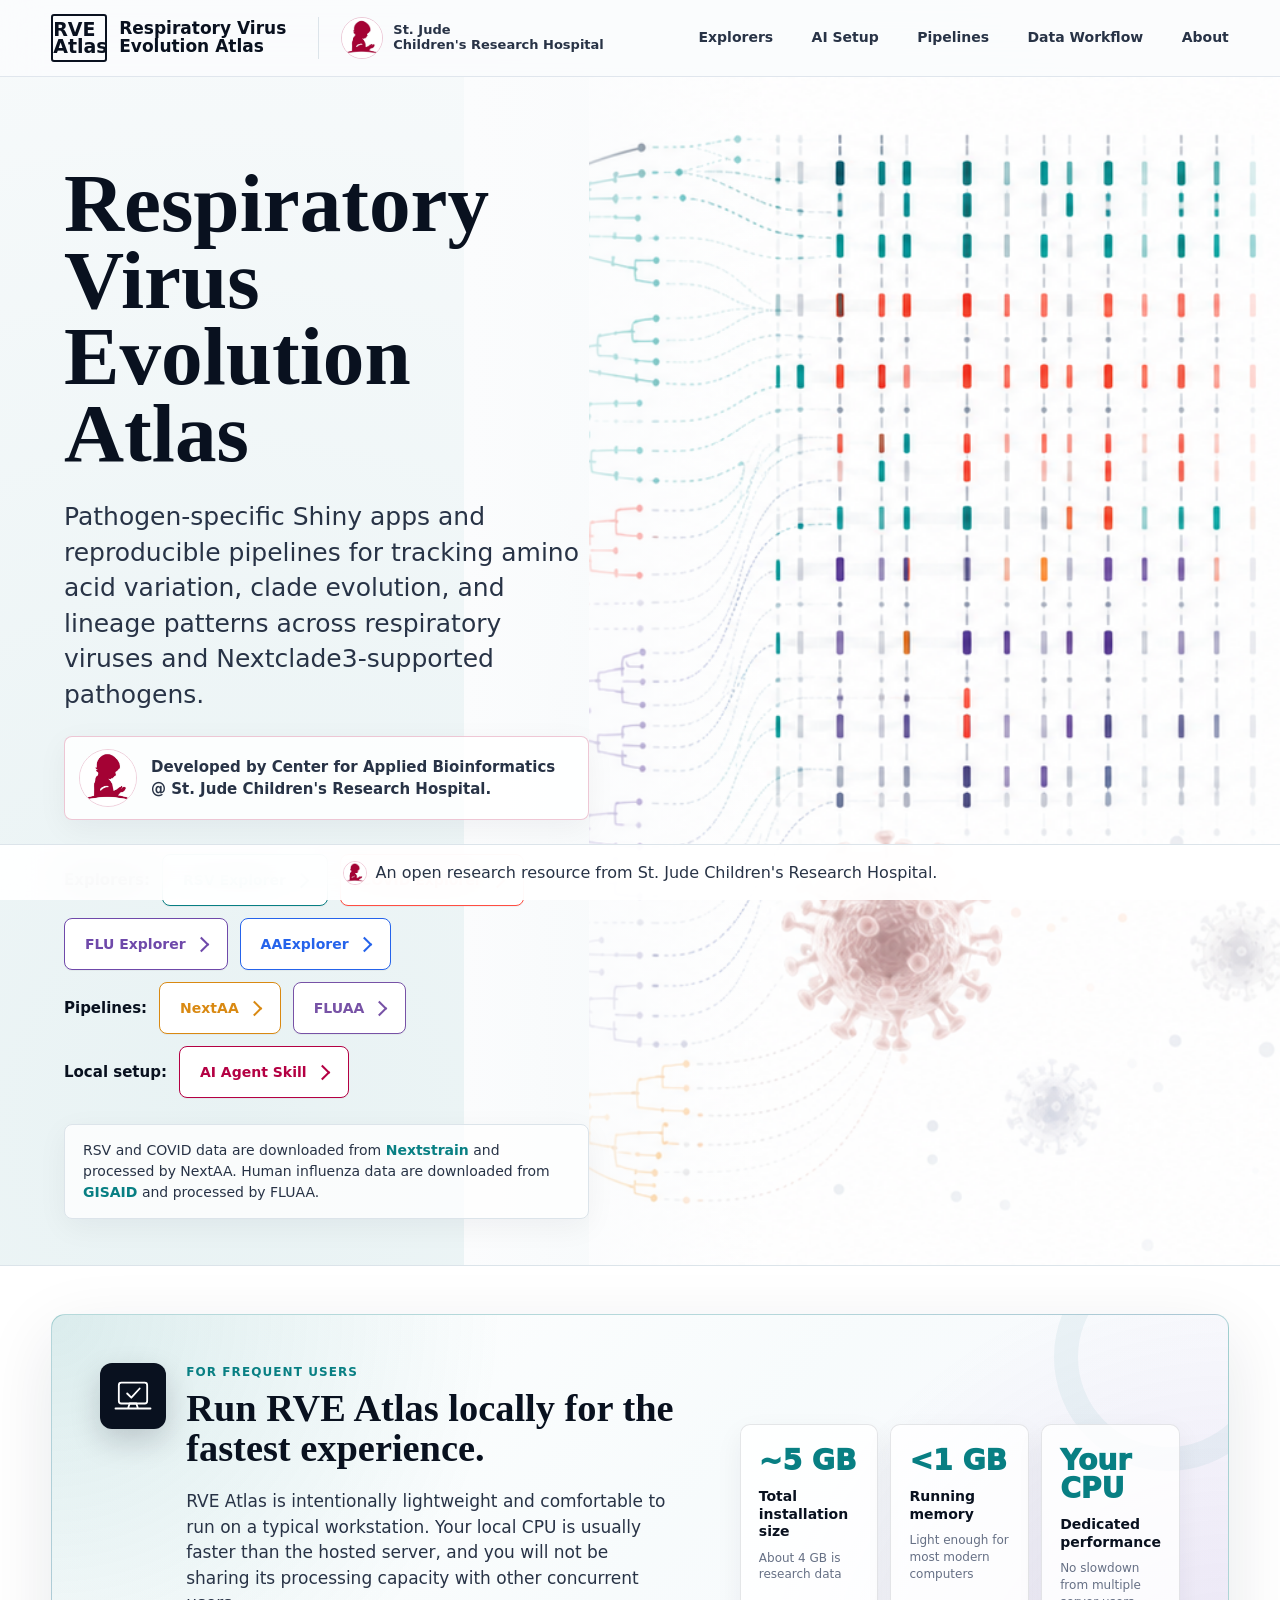
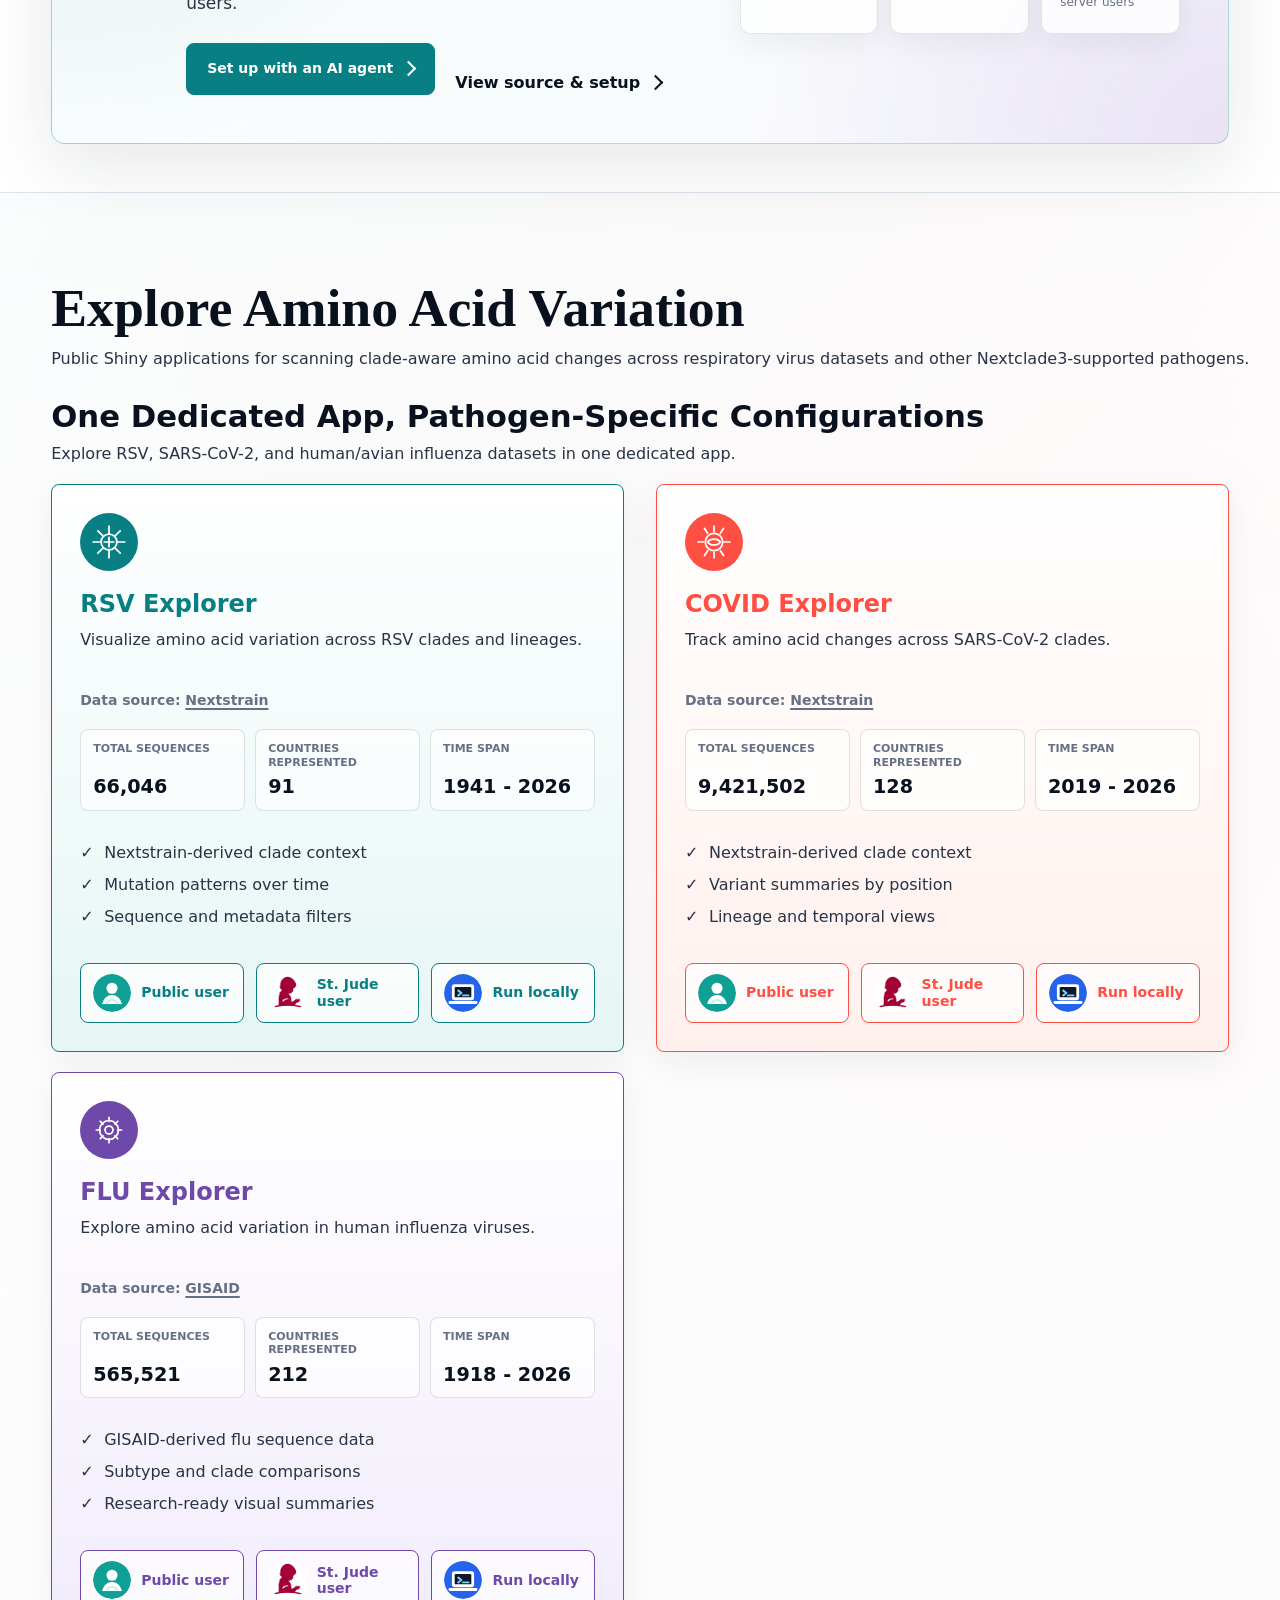
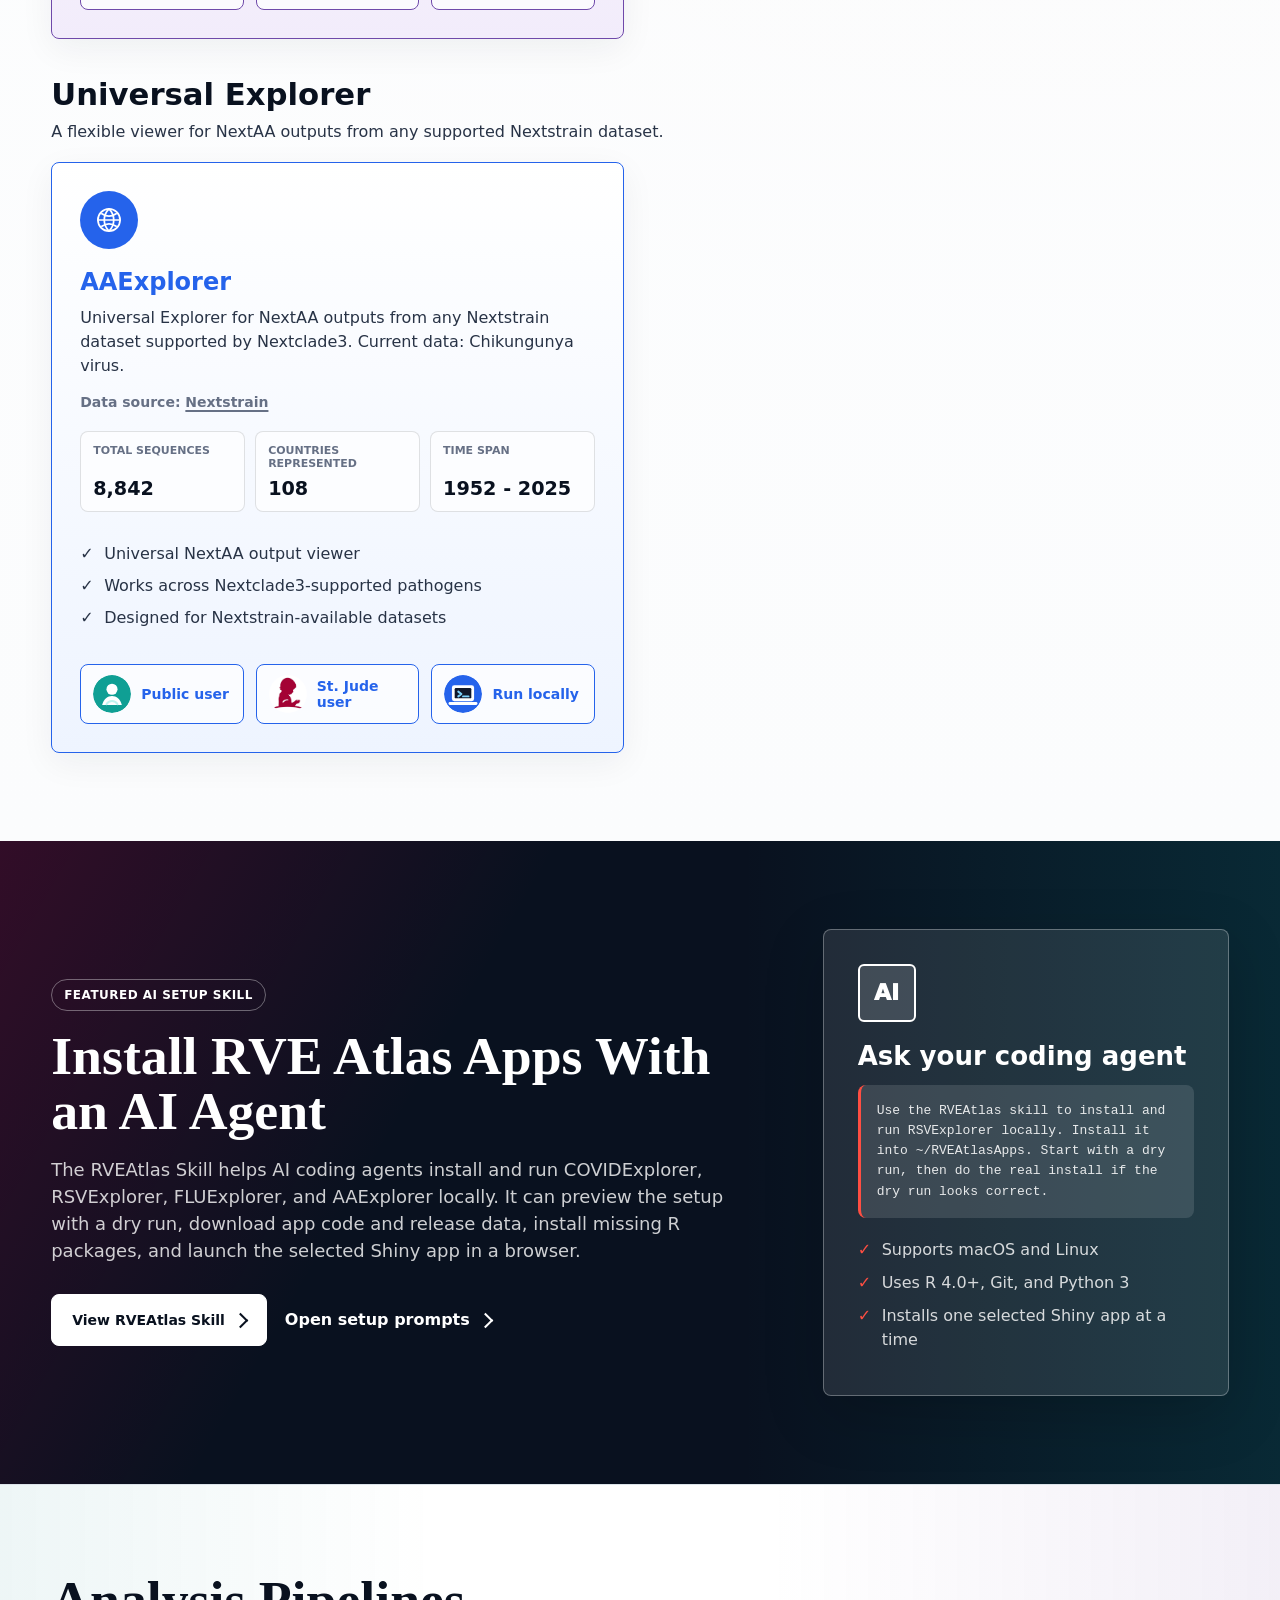
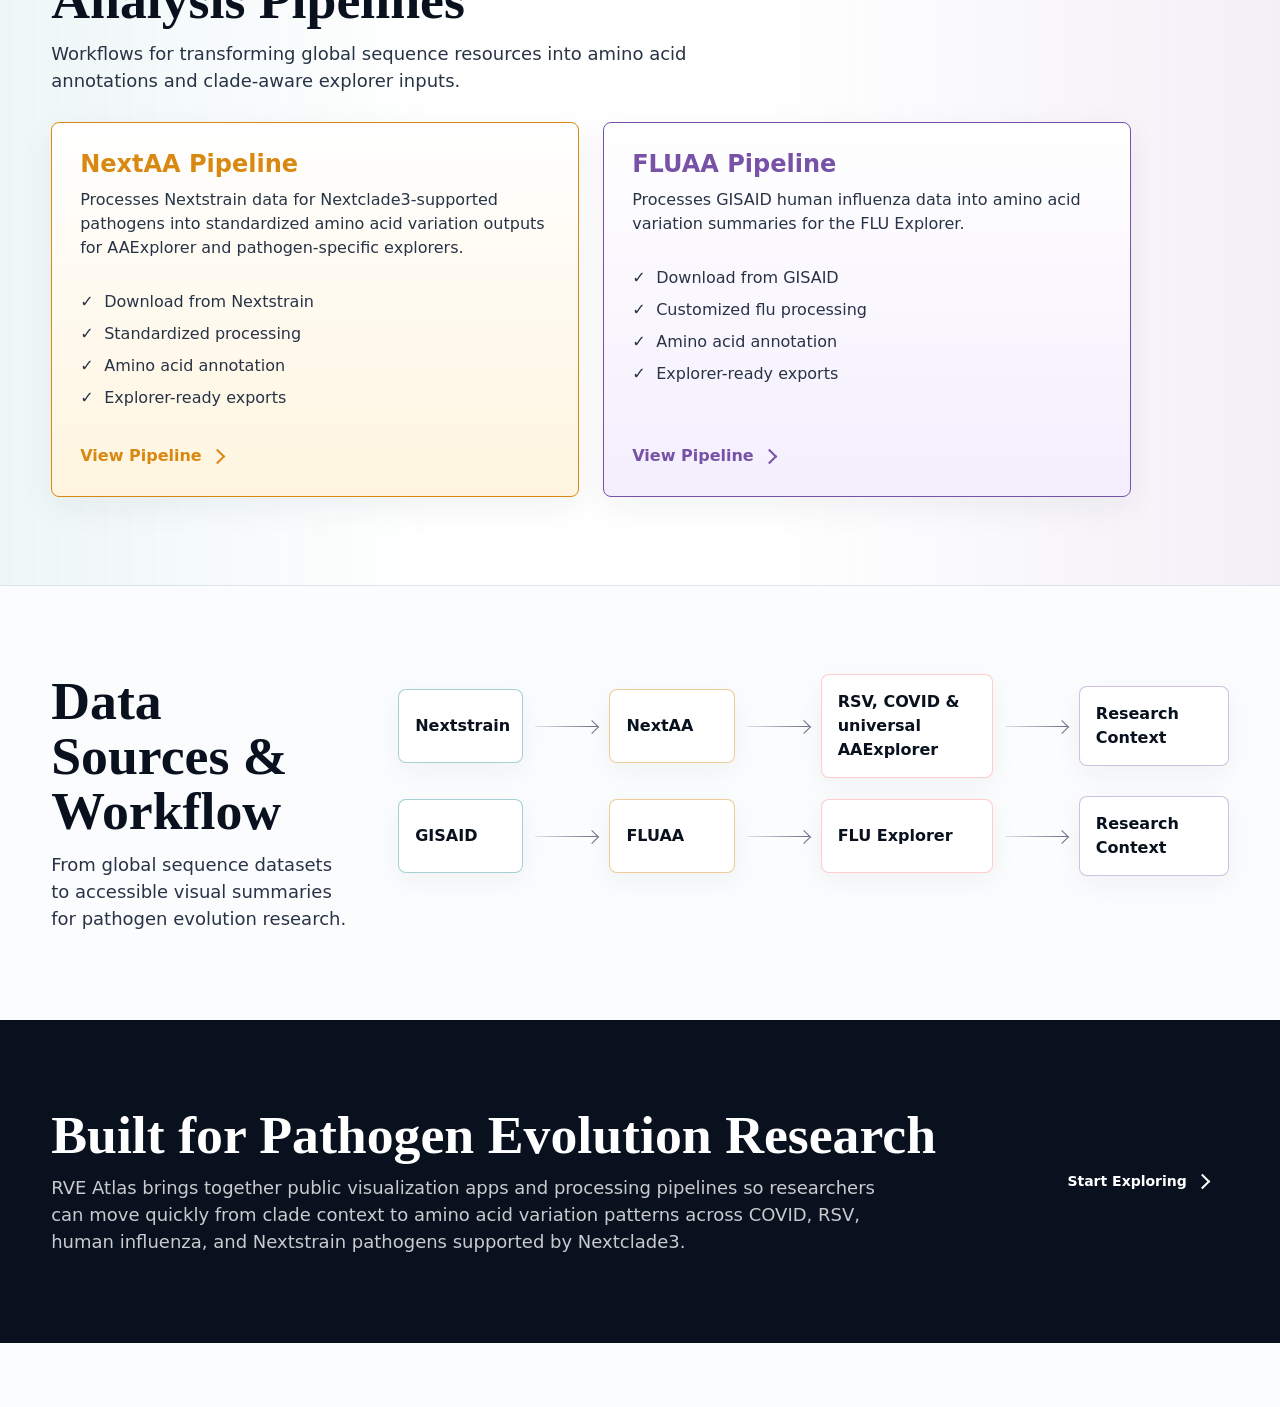
==== commit 472e4f70: "update website" ====
--- a/docs/index.html
+++ b/docs/index.html
@@ -73,6 +73,53 @@
         </div>
       </section>
 
+      <aside class="local-notice-section" id="local-setup-notice" aria-labelledby="local-notice-title">
+        <div class="local-notice">
+          <div class="local-notice-copy">
+            <div class="local-notice-heading">
+              <div class="local-notice-icon" aria-hidden="true">
+                <svg viewBox="0 0 48 48" role="img">
+                  <rect x="7" y="8" width="34" height="25" rx="3"></rect>
+                  <path d="M3 39h42M18 39l2-6h8l2 6"></path>
+                  <path d="M17 21l5 5l10-11"></path>
+                </svg>
+              </div>
+              <div>
+                <span class="local-notice-label">For frequent users</span>
+                <h2 id="local-notice-title">Run RVE Atlas locally for the fastest experience.</h2>
+              </div>
+            </div>
+            <p>
+              RVE Atlas is intentionally lightweight and comfortable to run on a typical
+              workstation. Your local CPU is usually faster than the hosted server, and
+              you will not be sharing its processing capacity with other concurrent users.
+            </p>
+            <div class="local-notice-actions">
+              <a class="button local-primary" href="#agent-skill">Set up with an AI agent</a>
+              <a class="text-link local-link" href="https://github.com/LeiLi-Uchicago/RVEAtlas" target="_blank" rel="noopener noreferrer">View source &amp; setup</a>
+            </div>
+          </div>
+
+          <dl class="local-notice-facts" aria-label="Local installation requirements and benefits">
+            <div>
+              <dt>~5 GB</dt>
+              <dd>Total installation size</dd>
+              <span>About 4 GB is research data</span>
+            </div>
+            <div>
+              <dt>&lt;1 GB</dt>
+              <dd>Running memory</dd>
+              <span>Light enough for most modern computers</span>
+            </div>
+            <div>
+              <dt>Your CPU</dt>
+              <dd>Dedicated performance</dd>
+              <span>No slowdown from multiple server users</span>
+            </div>
+          </dl>
+        </div>
+      </aside>
+
       <section class="section split-section" id="explorers" aria-labelledby="explorers-title">
         <div class="section-heading">
           <h2 id="explorers-title">Explore Amino Acid Variation</h2>
@@ -81,8 +128,8 @@
         <div class="explorer-groups">
           <div class="explorer-group">
             <div class="group-heading">
-              <h3>Pathogen-specific Explorers</h3>
-              <p>Dedicated apps for RSV, SARS-CoV-2, and human Influenza datasets.</p>
+              <h3>One Dedicated App, Pathogen-Specific Configurations</h3>
+              <p>Explore RSV, SARS-CoV-2, and human/avian influenza datasets in one dedicated app.</p>
             </div>
             <div class="card-grid pathogen-grid">
               <article class="feature-card accent-teal">
--- a/docs/styles.css
+++ b/docs/styles.css
@@ -341,6 +341,163 @@
   object-position: center right;
 }
 
+.local-notice-section {
+  padding: clamp(28px, 4vw, 48px) clamp(20px, 4vw, 72px);
+  background: var(--white);
+  border-bottom: 1px solid var(--line);
+}
+
+.local-notice {
+  position: relative;
+  display: grid;
+  grid-template-columns: minmax(0, 1.15fr) minmax(440px, 0.85fr);
+  gap: clamp(28px, 5vw, 72px);
+  align-items: center;
+  max-width: 1480px;
+  margin: 0 auto;
+  padding: clamp(28px, 4vw, 48px);
+  overflow: hidden;
+  border: 1px solid rgba(8, 127, 131, 0.28);
+  border-radius: 14px;
+  background:
+    radial-gradient(circle at 0 0, rgba(8, 127, 131, 0.15), transparent 36%),
+    radial-gradient(circle at 100% 100%, rgba(111, 73, 170, 0.13), transparent 38%),
+    linear-gradient(135deg, #ffffff 0%, #f7fbfc 52%, #fbf9ff 100%);
+  box-shadow: 0 22px 70px rgba(22, 33, 48, 0.10);
+}
+
+.local-notice::after {
+  position: absolute;
+  top: -72px;
+  right: -54px;
+  width: 180px;
+  height: 180px;
+  border: 24px solid rgba(8, 127, 131, 0.06);
+  border-radius: 50%;
+  content: "";
+  pointer-events: none;
+}
+
+.local-notice-copy,
+.local-notice-facts {
+  position: relative;
+  z-index: 1;
+}
+
+.local-notice-heading {
+  display: flex;
+  gap: 20px;
+  align-items: flex-start;
+}
+
+.local-notice-icon {
+  display: grid;
+  flex: 0 0 auto;
+  place-items: center;
+  width: 66px;
+  height: 66px;
+  border-radius: 12px;
+  background: var(--ink);
+  color: var(--white);
+  box-shadow: 0 12px 30px rgba(9, 17, 31, 0.18);
+}
+
+.local-notice-icon svg {
+  width: 40px;
+  height: 40px;
+  fill: none;
+  stroke: currentColor;
+  stroke-linecap: round;
+  stroke-linejoin: round;
+  stroke-width: 2.2;
+}
+
+.local-notice-label {
+  display: block;
+  margin-bottom: 8px;
+  color: var(--teal);
+  font-size: 12px;
+  font-weight: 900;
+  letter-spacing: 0.09em;
+  text-transform: uppercase;
+}
+
+.local-notice h2 {
+  max-width: 720px;
+  margin: 0;
+  font-family: Georgia, "Times New Roman", serif;
+  font-size: clamp(30px, 3vw, 46px);
+  line-height: 1.04;
+}
+
+.local-notice-copy > p {
+  max-width: 780px;
+  margin: 20px 0 0 86px;
+  color: var(--ink-soft);
+  font-size: 17px;
+}
+
+.local-notice-actions {
+  display: flex;
+  flex-wrap: wrap;
+  gap: 20px;
+  align-items: center;
+  margin: 26px 0 0 86px;
+}
+
+.button.local-primary {
+  border-color: var(--teal);
+  background: var(--teal);
+  color: var(--white);
+}
+
+.local-link {
+  margin-top: 0;
+  padding-top: 0;
+  color: var(--teal);
+}
+
+.local-notice-facts {
+  display: grid;
+  grid-template-columns: repeat(3, minmax(0, 1fr));
+  gap: 12px;
+  margin: 0;
+}
+
+.local-notice-facts div {
+  min-width: 0;
+  min-height: 178px;
+  padding: 22px 18px;
+  border: 1px solid rgba(9, 17, 31, 0.10);
+  border-radius: 10px;
+  background: rgba(255, 255, 255, 0.82);
+  box-shadow: 0 10px 28px rgba(22, 33, 48, 0.06);
+}
+
+.local-notice-facts dt {
+  margin: 0;
+  color: var(--teal);
+  font-size: clamp(25px, 2.2vw, 36px);
+  font-weight: 950;
+  line-height: 1;
+}
+
+.local-notice-facts dd {
+  margin: 13px 0 0;
+  color: var(--ink);
+  font-size: 14px;
+  font-weight: 900;
+  line-height: 1.25;
+}
+
+.local-notice-facts span {
+  display: block;
+  margin-top: 9px;
+  color: var(--muted);
+  font-size: 12px;
+  line-height: 1.4;
+}
+
 .section {
   padding: clamp(54px, 7vw, 88px) clamp(20px, 4vw, 72px);
 }
@@ -406,6 +563,10 @@
 
 .group-heading {
   max-width: 720px;
+}
+
+#explorers .group-heading {
+  max-width: none;
 }
 
 .group-heading h3 {
@@ -994,6 +1155,10 @@
     min-height: 360px;
   }
 
+  .local-notice {
+    grid-template-columns: 1fr;
+  }
+
   .card-grid,
   .pipeline-layout,
   .workflow-section {
@@ -1087,6 +1252,37 @@
   .button {
     justify-content: space-between;
     width: 100%;
+  }
+
+  .local-notice {
+    padding: 24px;
+  }
+
+  .local-notice-heading {
+    gap: 14px;
+  }
+
+  .local-notice-icon {
+    width: 52px;
+    height: 52px;
+  }
+
+  .local-notice-icon svg {
+    width: 32px;
+    height: 32px;
+  }
+
+  .local-notice-copy > p,
+  .local-notice-actions {
+    margin-left: 0;
+  }
+
+  .local-notice-facts {
+    grid-template-columns: 1fr;
+  }
+
+  .local-notice-facts div {
+    min-height: 0;
   }
 
   .feature-card,
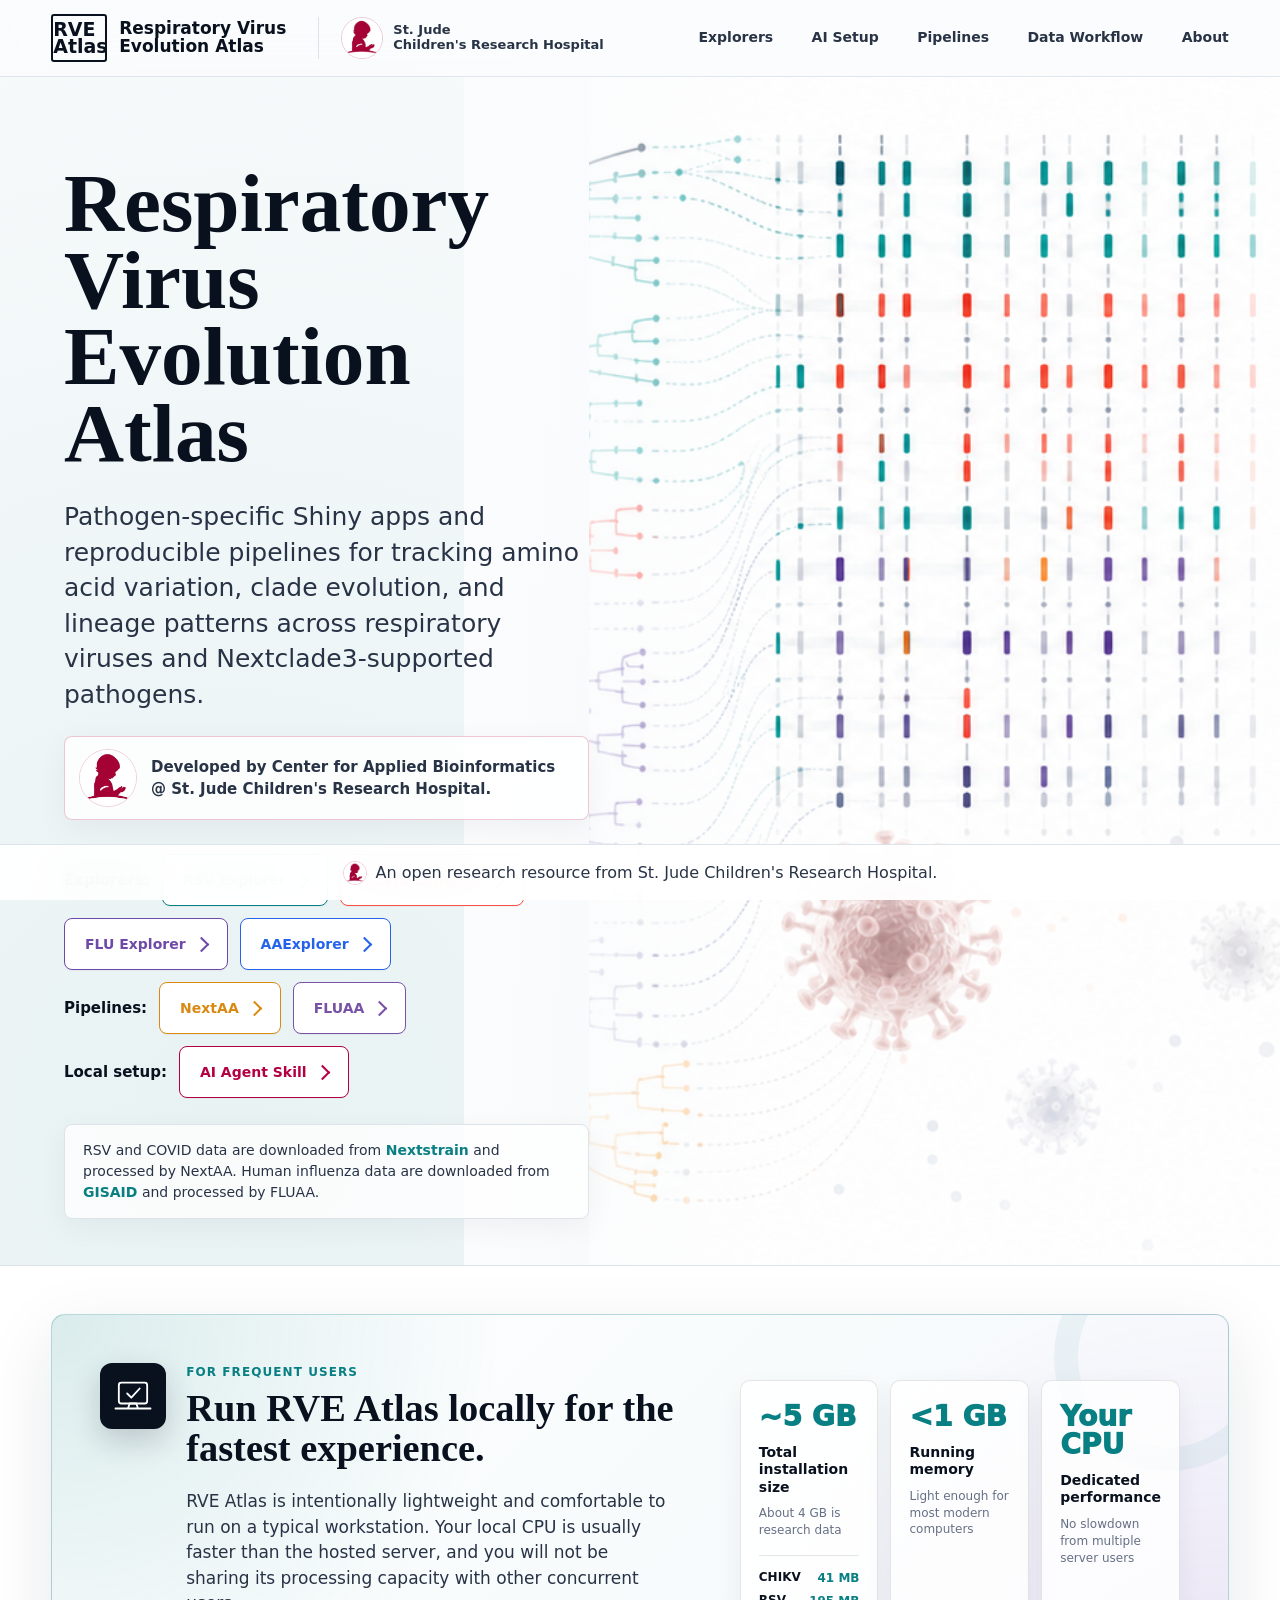
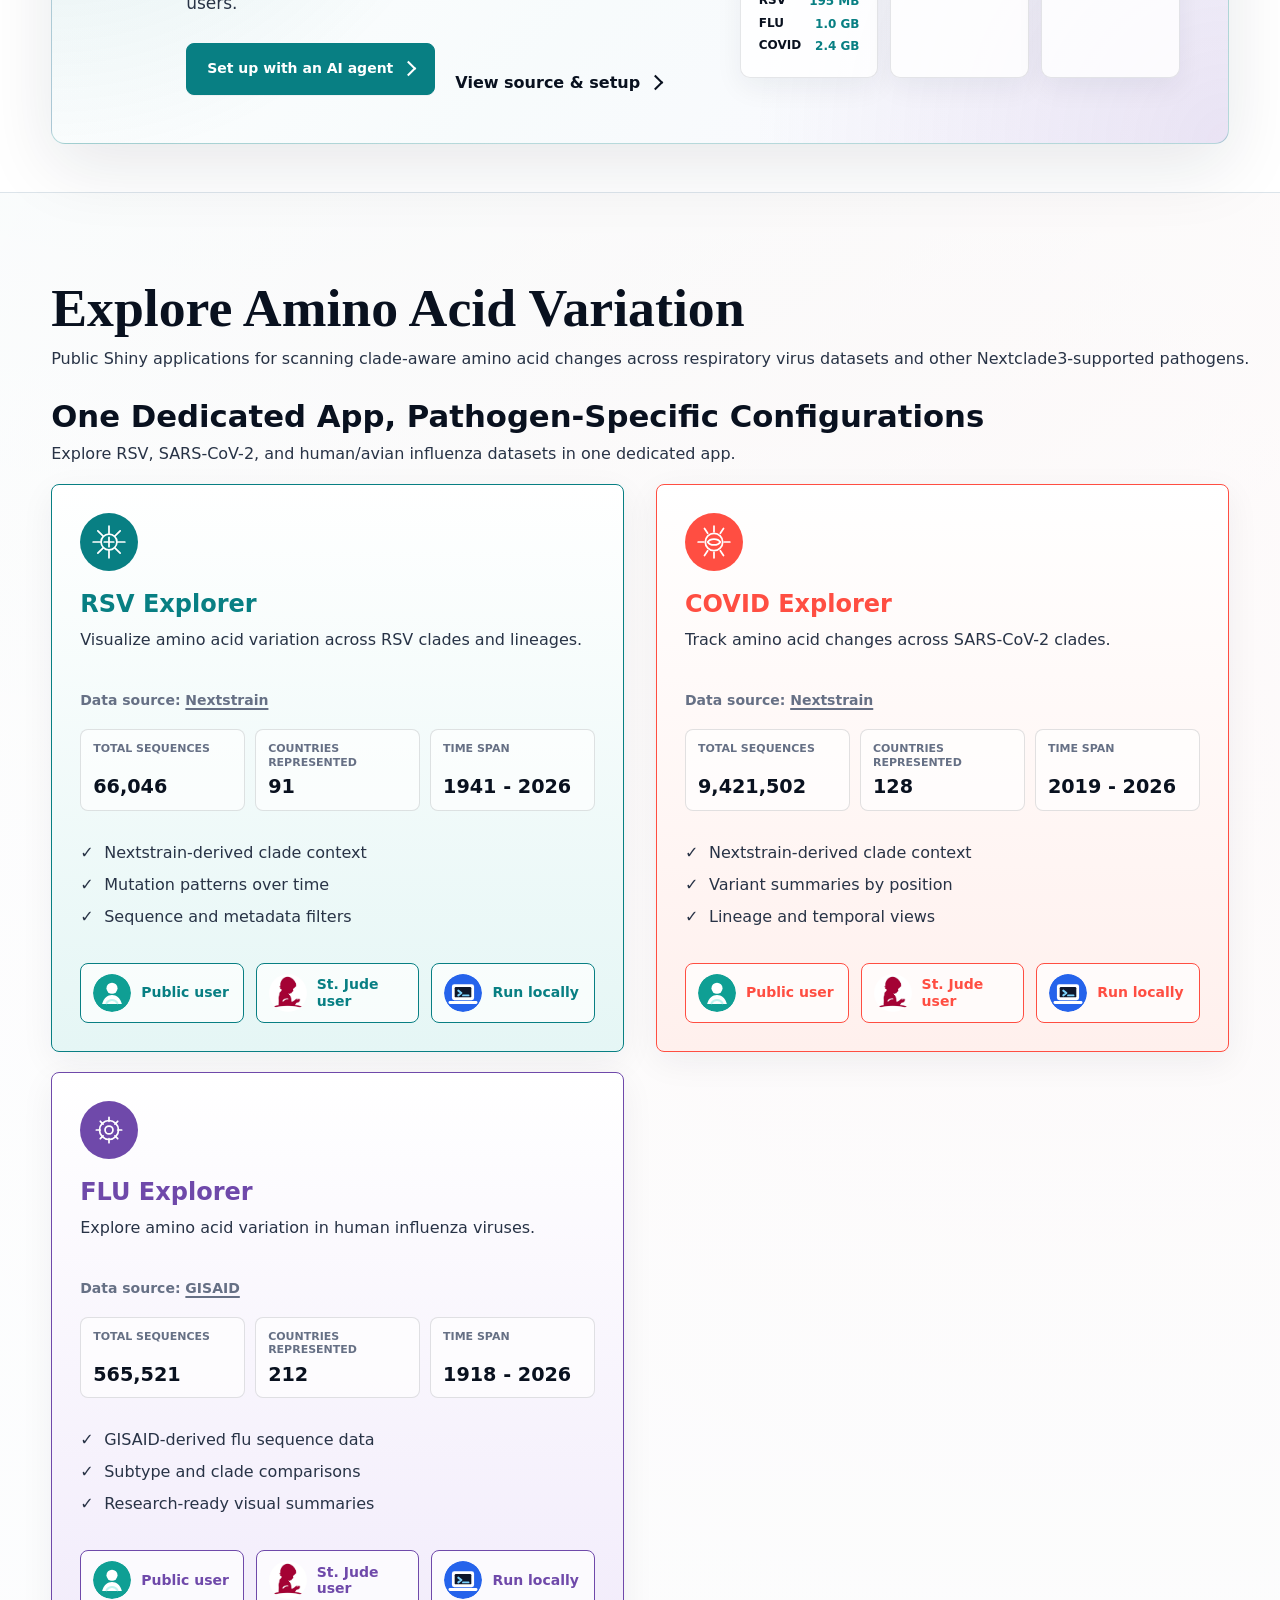
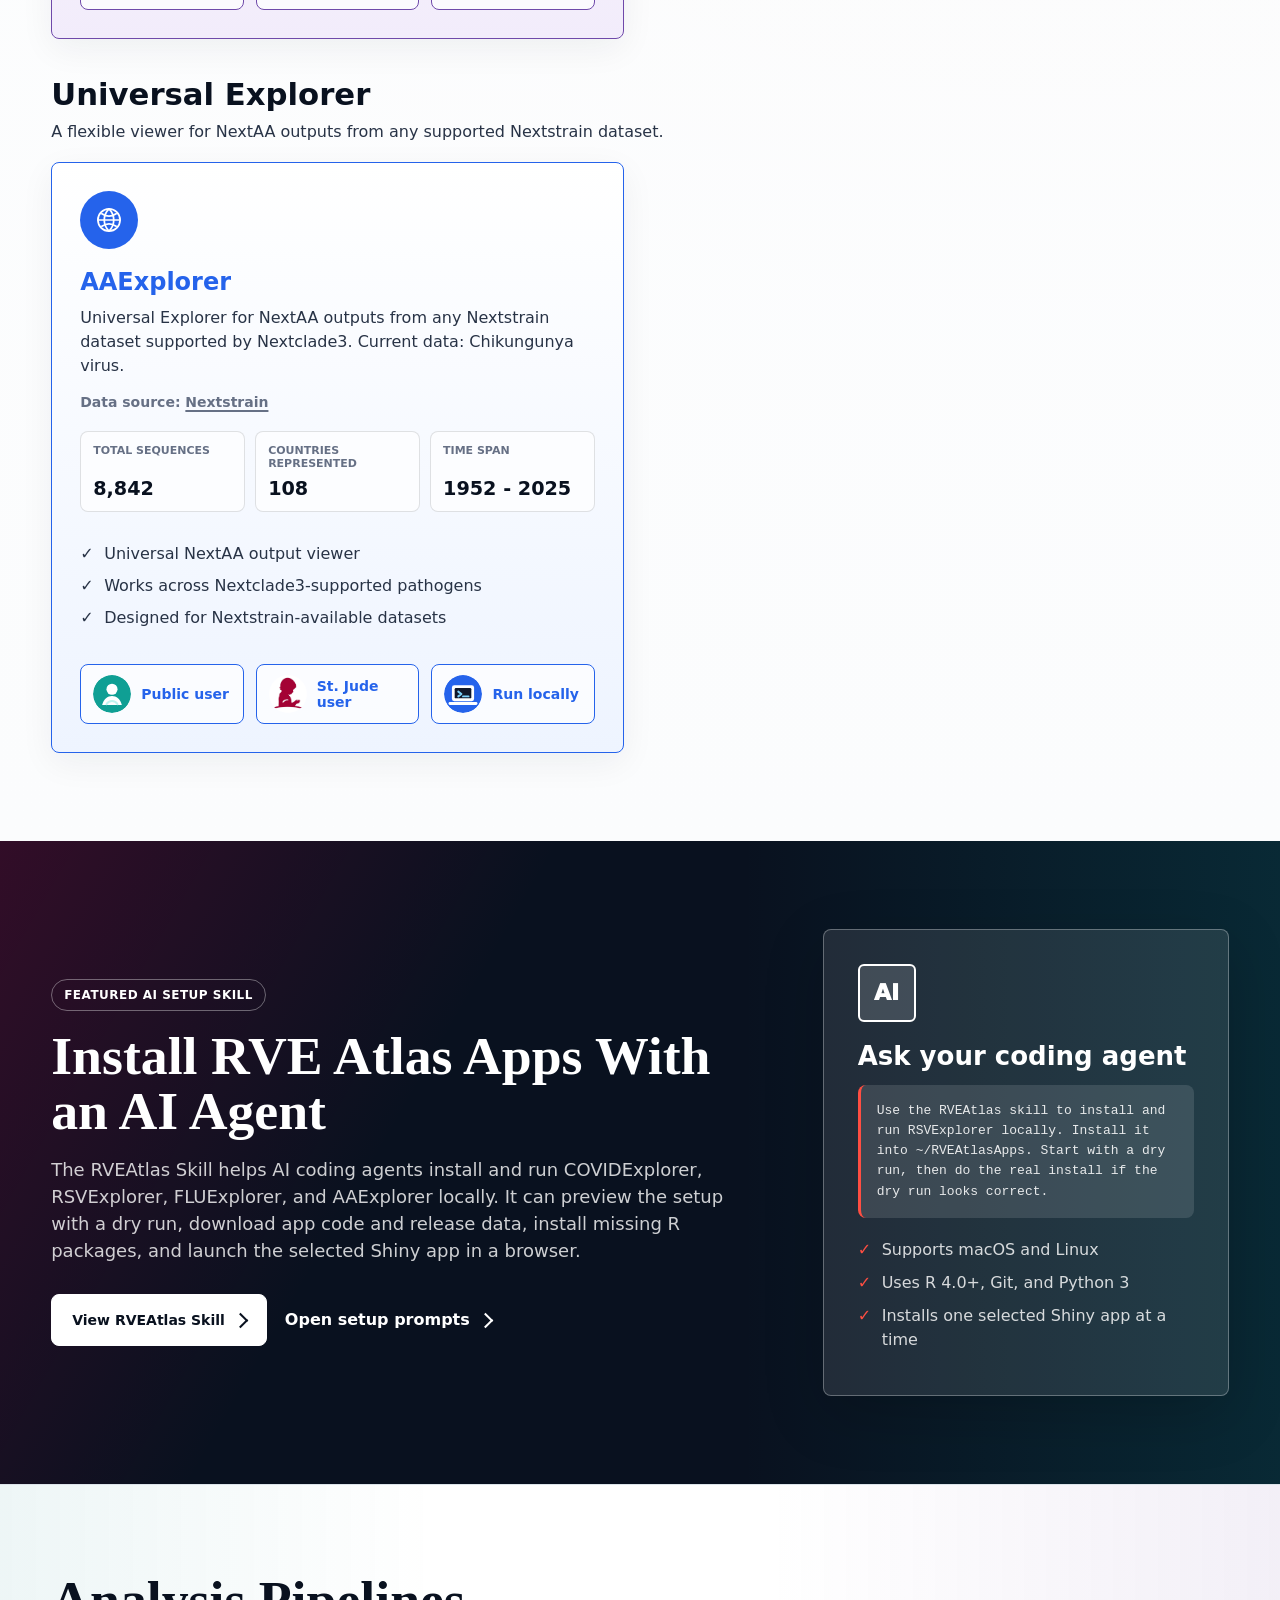
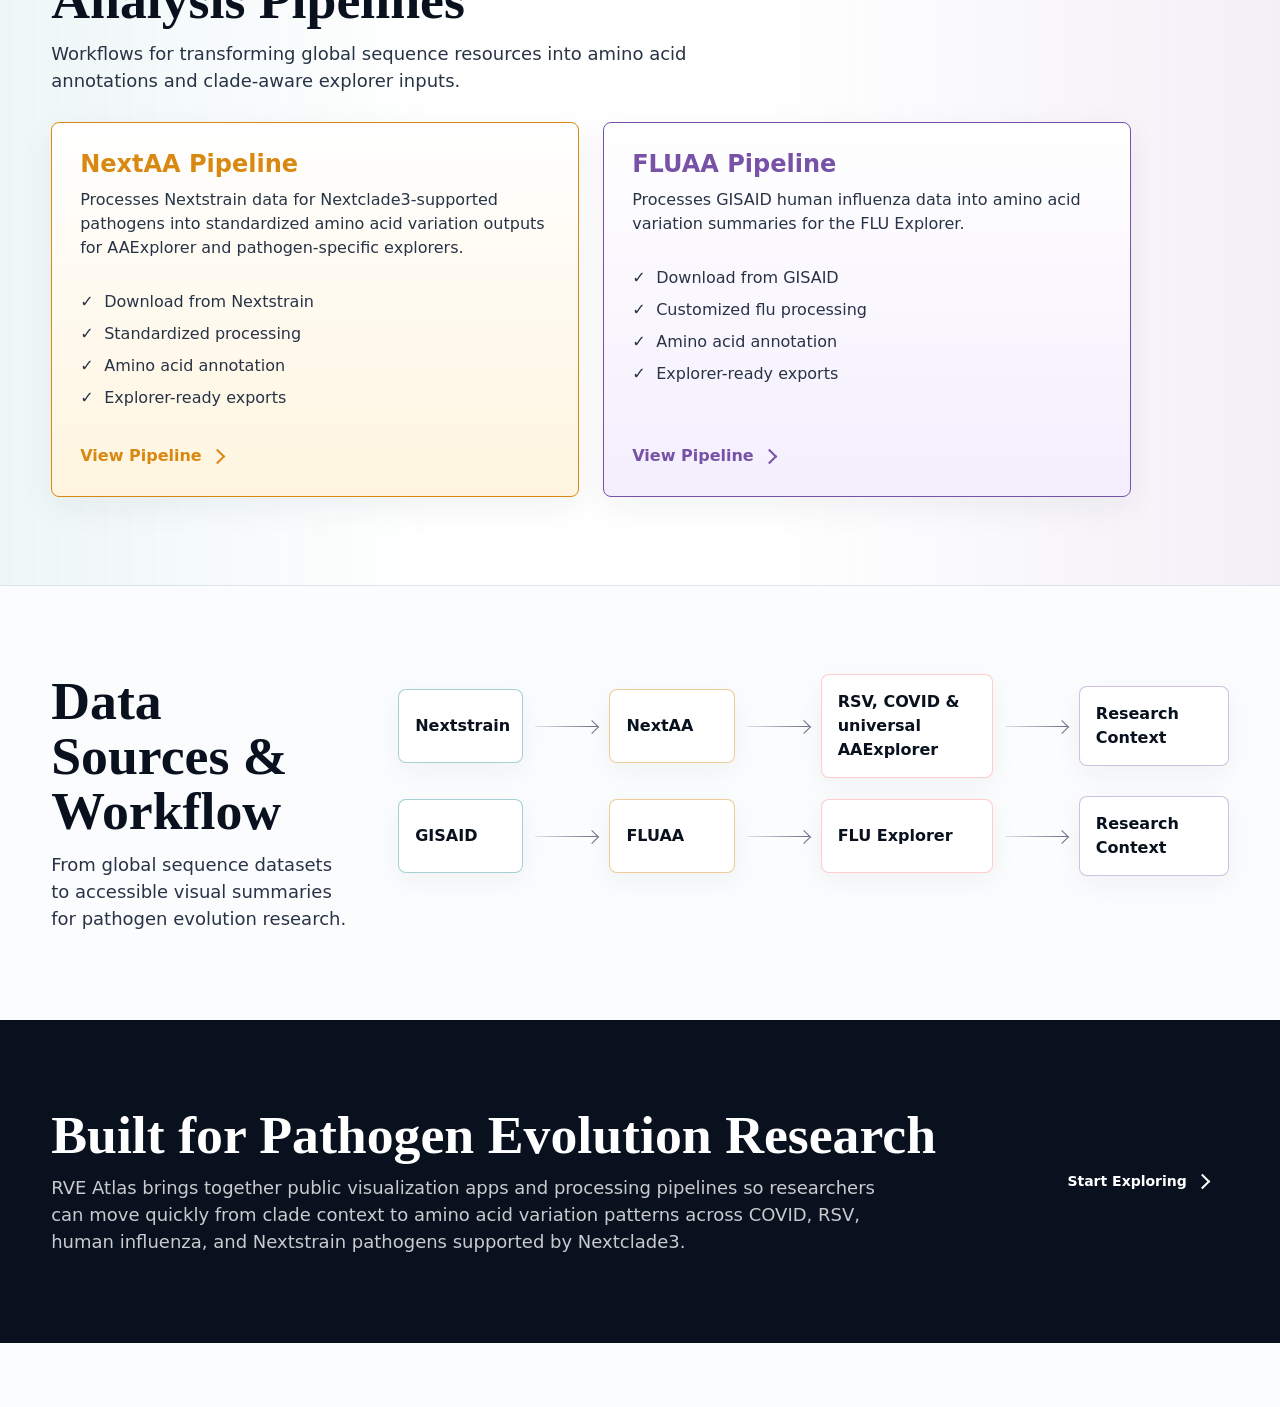
==== commit ee1631c2: "update dataset size" ====
--- a/docs/index.html
+++ b/docs/index.html
@@ -105,6 +105,12 @@
               <dt>~5 GB</dt>
               <dd>Total installation size</dd>
               <span>About 4 GB is research data</span>
+              <ul class="local-dataset-sizes" aria-label="Dataset download sizes">
+                <li><strong>CHIKV</strong><span>41 MB</span></li>
+                <li><strong>RSV</strong><span>195 MB</span></li>
+                <li><strong>FLU</strong><span>1.0 GB</span></li>
+                <li><strong>COVID</strong><span>2.4 GB</span></li>
+              </ul>
             </div>
             <div>
               <dt>&lt;1 GB</dt>
--- a/docs/styles.css
+++ b/docs/styles.css
@@ -498,6 +498,36 @@
   line-height: 1.4;
 }
 
+.local-dataset-sizes {
+  display: grid;
+  gap: 6px;
+  margin: 16px 0 0;
+  padding: 14px 0 0;
+  border-top: 1px solid rgba(9, 17, 31, 0.10);
+  list-style: none;
+}
+
+.local-dataset-sizes li {
+  display: flex;
+  justify-content: space-between;
+  gap: 12px;
+  color: var(--ink-soft);
+  font-size: 12px;
+  line-height: 1.25;
+}
+
+.local-dataset-sizes strong {
+  color: var(--ink);
+  font-weight: 850;
+}
+
+.local-dataset-sizes li span {
+  margin: 0;
+  color: var(--teal);
+  font-weight: 850;
+  white-space: nowrap;
+}
+
 .section {
   padding: clamp(54px, 7vw, 88px) clamp(20px, 4vw, 72px);
 }
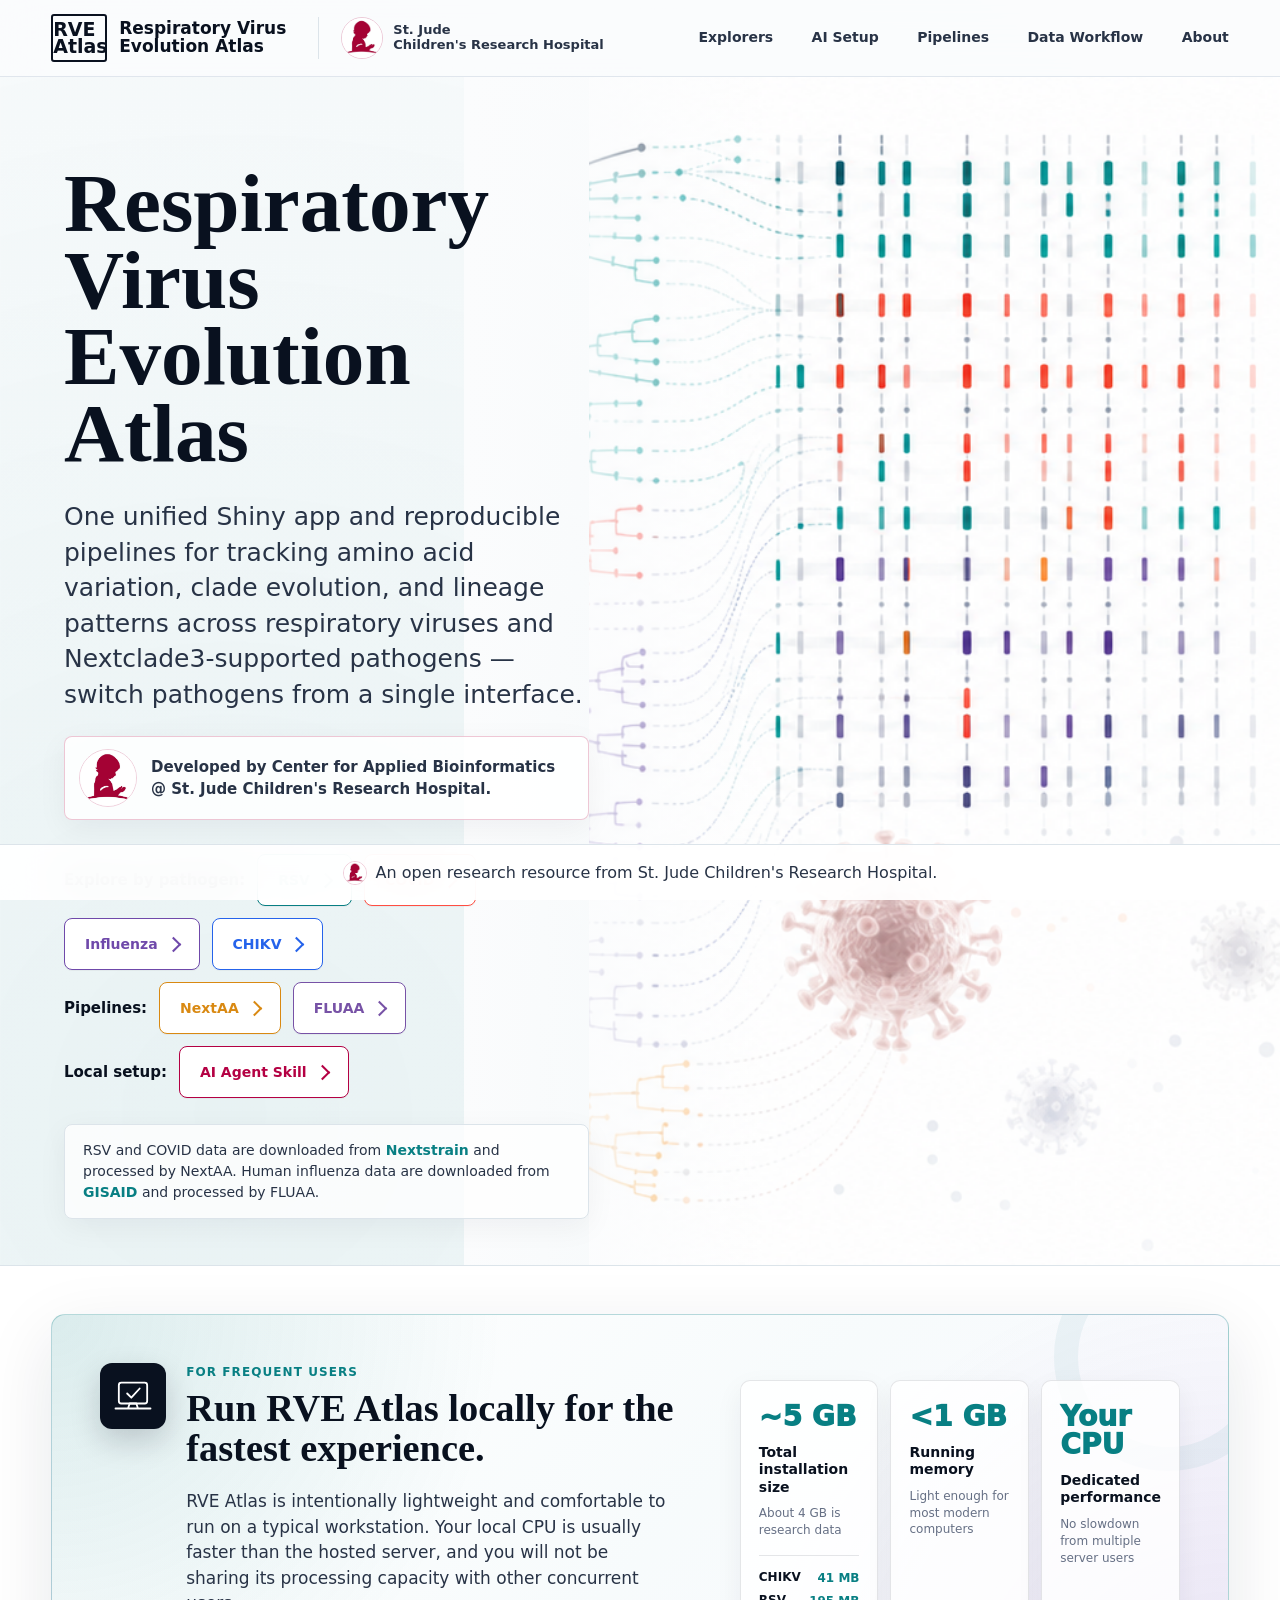
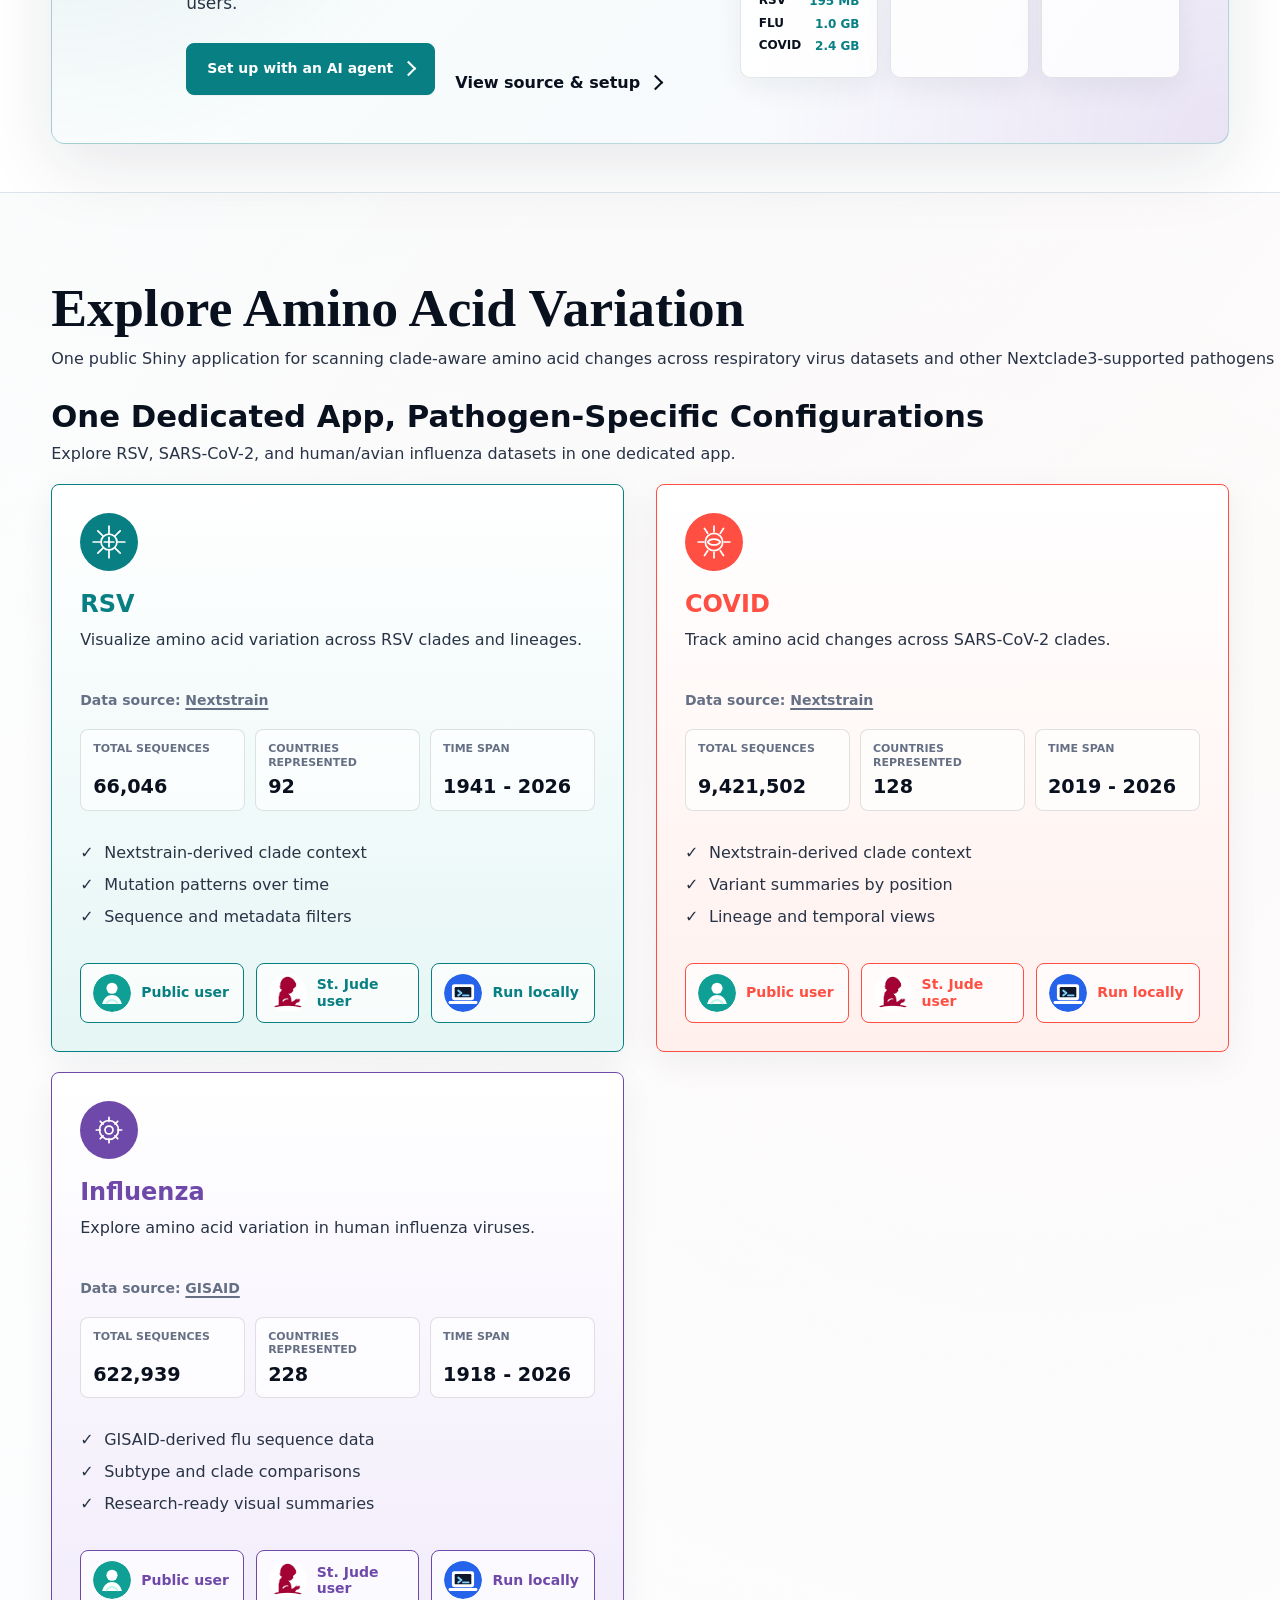
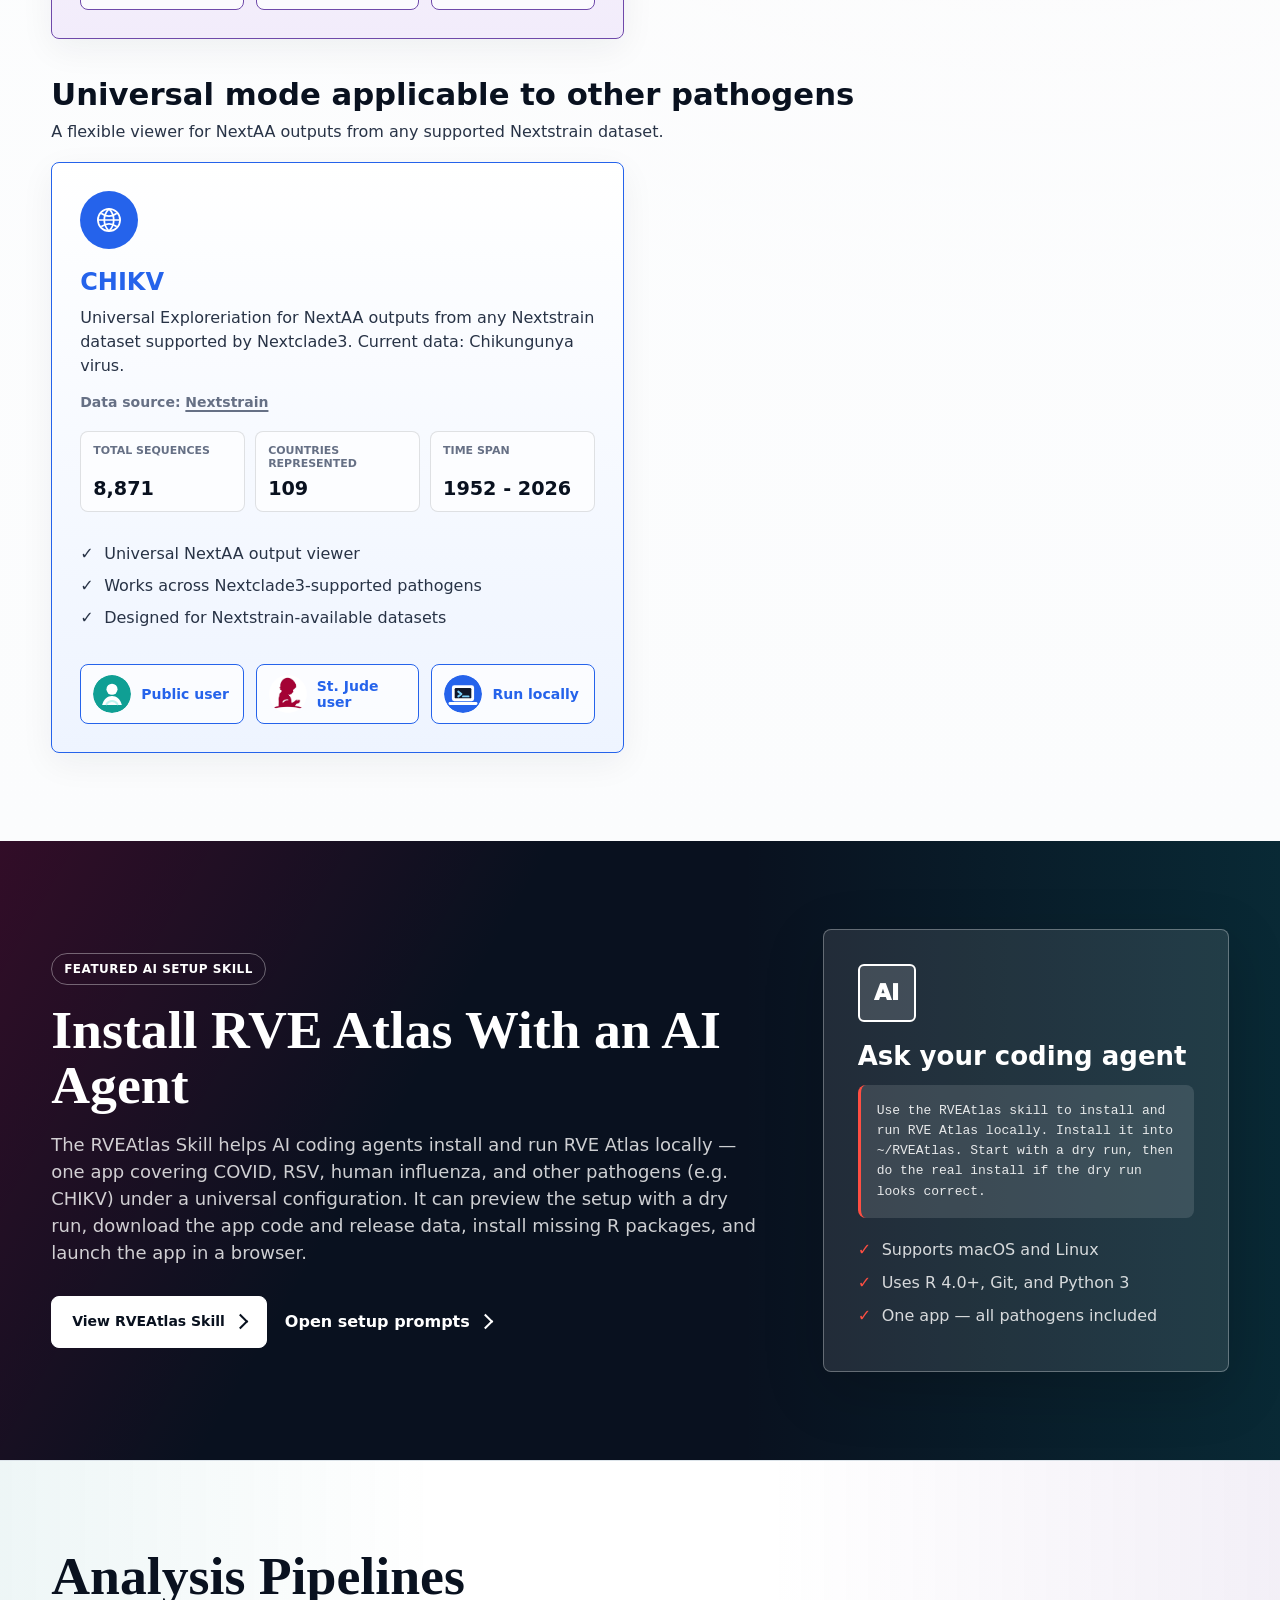
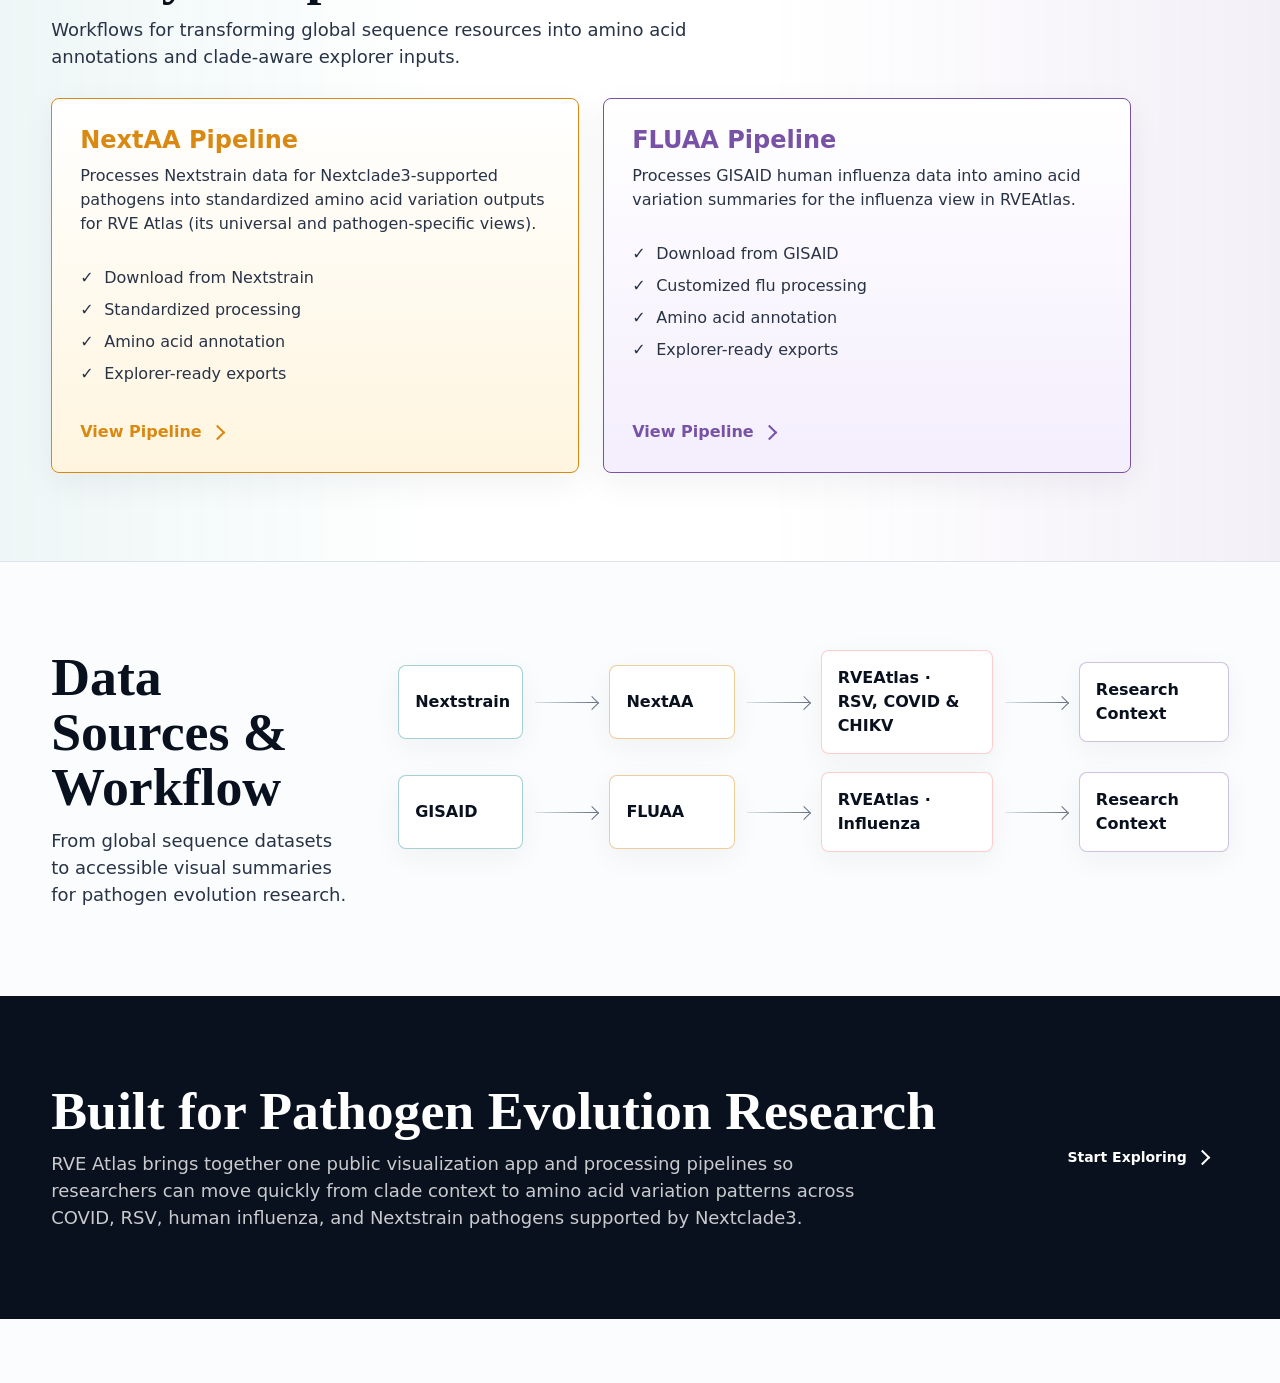
==== commit 52db5bb9: "Update index.html" ====
--- a/docs/index.html
+++ b/docs/index.html
@@ -5,7 +5,7 @@
     <meta name="viewport" content="width=device-width, initial-scale=1">
     <meta
       name="description"
-      content="Respiratory Virus Evolution Atlas connects interactive Shiny explorers and amino-acid analysis pipelines for COVID, RSV, human influenza, and Nextclade3-supported pathogens."
+      content="Respiratory Virus Evolution Atlas is one unified interactive Shiny app, with amino-acid analysis pipelines, for exploring COVID, RSV, human influenza, and Nextclade3-supported pathogens."
     >
     <title>Respiratory Virus Evolution Atlas</title>
     <link rel="icon" type="image/svg+xml" href="assets/favicon.svg">
@@ -35,9 +35,9 @@
         <div class="hero-copy">
           <h1 id="hero-title">Respiratory Virus Evolution Atlas</h1>
           <p>
-            Pathogen-specific Shiny apps and reproducible pipelines for tracking
+            One unified Shiny app and reproducible pipelines for tracking
             amino acid variation, clade evolution, and lineage patterns across respiratory viruses and
-            Nextclade3-supported pathogens.
+            Nextclade3-supported pathogens &mdash; switch pathogens from a single interface.
           </p>
           <div class="hero-affiliation">
             <img src="assets/StJude.jpeg" alt="">
@@ -45,11 +45,11 @@
           </div>
           <div class="hero-actions" aria-label="Featured project links">
             <div class="hero-action-row">
-              <span class="hero-action-label">Explorers:</span>
-              <a class="button teal" href="#explorers">RSV Explorer</a>
-              <a class="button coral" href="#explorers">COVID Explorer</a>
-              <a class="button violet" href="#explorers">FLU Explorer</a>
-              <a class="button blue" href="#explorers">AAExplorer</a>
+              <span class="hero-action-label">Explore by pathogen:</span>
+              <a class="button teal" href="#explorers">RSV</a>
+              <a class="button coral" href="#explorers">COVID</a>
+              <a class="button violet" href="#explorers">Influenza</a>
+              <a class="button blue" href="#explorers">CHIKV</a>
             </div>
             <div class="hero-action-row">
               <span class="hero-action-label">Pipelines:</span>
@@ -129,7 +129,7 @@
       <section class="section split-section" id="explorers" aria-labelledby="explorers-title">
         <div class="section-heading">
           <h2 id="explorers-title">Explore Amino Acid Variation</h2>
-          <p>Public Shiny applications for scanning clade-aware amino acid changes across respiratory virus datasets and other Nextclade3-supported pathogens.</p>
+          <p>One public Shiny application for scanning clade-aware amino acid changes across respiratory virus datasets and other Nextclade3-supported pathogens &mdash; pick a pathogen from the same interface.</p>
         </div>
         <div class="explorer-groups">
           <div class="explorer-group">
@@ -146,7 +146,7 @@
                     <path d="M18 24h12M24 18v12"></path>
                   </svg>
                 </div>
-                <h3>RSV Explorer</h3>
+                <h3>RSV</h3>
                 <p>Visualize amino acid variation across RSV clades and lineages.</p>
                 <p class="data-source">Data source: <a href="https://nextstrain.org/rsv/a/genome/6y" target="_blank" rel="noopener noreferrer">Nextstrain</a></p>
                 <dl class="explorer-stats" aria-label="RSV dataset summary">
@@ -156,7 +156,7 @@
                   </div>
                   <div>
                     <dt>Countries Represented</dt>
-                    <dd>91</dd>
+                    <dd>92</dd>
                   </div>
                   <div>
                     <dt>Time Span</dt>
@@ -168,7 +168,7 @@
                   <li>Mutation patterns over time</li>
                   <li>Sequence and metadata filters</li>
                 </ul>
-                <div class="card-actions" aria-label="RSV Explorer launch options">
+                <div class="card-actions" aria-label="RSV launch options">
                   <a class="icon-link" href="https://leilistjude.shinyapps.io/RVEAtlas/?pathogen=RSV" target="_blank" rel="noopener noreferrer">
                     <img class="action-link-icon" src="assets/public-user-icon.svg" alt="" aria-hidden="true">
                     <span>Public user</span>
@@ -192,7 +192,7 @@
                     <path d="M16 24c3-5 13-5 16 0c-3 5-13 5-16 0Z"></path>
                   </svg>
                 </div>
-                <h3>COVID Explorer</h3>
+                <h3>COVID</h3>
                 <p>Track amino acid changes across SARS-CoV-2 clades.</p>
                 <p class="data-source">Data source: <a href="https://nextstrain.org/ncov/open/global/6m" target="_blank" rel="noopener noreferrer">Nextstrain</a></p>
                 <dl class="explorer-stats" aria-label="COVID dataset summary">
@@ -214,7 +214,7 @@
                   <li>Variant summaries by position</li>
                   <li>Lineage and temporal views</li>
                 </ul>
-                <div class="card-actions" aria-label="COVID Explorer launch options">
+                <div class="card-actions" aria-label="COVID launch options">
                   <a class="icon-link" href="https://leilistjude.shinyapps.io/RVEAtlas/?pathogen=COVID" target="_blank" rel="noopener noreferrer">
                     <img class="action-link-icon" src="assets/public-user-icon.svg" alt="" aria-hidden="true">
                     <span>Public user</span>
@@ -238,17 +238,17 @@
                     <path d="M24 8v5M24 35v5M8 24h5M35 24h5M13 13l3.5 3.5M31.5 31.5L35 35M35 13l-3.5 3.5M16.5 31.5L13 35"></path>
                   </svg>
                 </div>
-                <h3>FLU Explorer</h3>
+                <h3>Influenza</h3>
                 <p>Explore amino acid variation in human influenza viruses.</p>
                 <p class="data-source">Data source: <a href="https://gisaid.org/" target="_blank" rel="noopener noreferrer">GISAID</a></p>
                 <dl class="explorer-stats" aria-label="FLU dataset summary">
                   <div>
                     <dt>Total Sequences</dt>
-                    <dd>565,521</dd>
+                    <dd>622,939</dd>
                   </div>
                   <div>
                     <dt>Countries Represented</dt>
-                    <dd>212</dd>
+                    <dd>228</dd>
                   </div>
                   <div>
                     <dt>Time Span</dt>
@@ -260,7 +260,7 @@
                   <li>Subtype and clade comparisons</li>
                   <li>Research-ready visual summaries</li>
                 </ul>
-                <div class="card-actions" aria-label="FLU Explorer launch options">
+                <div class="card-actions" aria-label="Influenza launch options">
                   <a class="icon-link" href="https://leilistjude.shinyapps.io/RVEAtlas/?pathogen=FLU" target="_blank" rel="noopener noreferrer">
                     <img class="action-link-icon" src="assets/public-user-icon.svg" alt="" aria-hidden="true">
                     <span>Public user</span>
@@ -280,7 +280,7 @@
 
           <div class="explorer-group universal-group">
             <div class="group-heading">
-              <h3>Universal Explorer</h3>
+              <h3>Universal mode applicable to other pathogens</h3>
               <p>A flexible viewer for NextAA outputs from any supported Nextstrain dataset.</p>
             </div>
             <div class="card-grid universal-grid">
@@ -292,21 +292,21 @@
                     <path d="M15 16c3 2 6 3 9 3s6-1 9-3M15 32c3-2 6-3 9-3s6 1 9 3"></path>
                   </svg>
                 </div>
-                <h3>AAExplorer</h3>
-                <p>Universal Explorer for NextAA outputs from any Nextstrain dataset supported by Nextclade3. Current data: Chikungunya virus.</p>
+                <h3>CHIKV</h3>
+                <p>Universal Exploreriation for NextAA outputs from any Nextstrain dataset supported by Nextclade3. Current data: Chikungunya virus.</p>
                 <p class="data-source">Data source: <a href="https://nextstrain.org/chikv/global" target="_blank" rel="noopener noreferrer">Nextstrain</a></p>
                 <dl class="explorer-stats" aria-label="CHIKV dataset summary">
                   <div>
                     <dt>Total Sequences</dt>
-                    <dd>8,842</dd>
+                    <dd>8,871</dd>
                   </div>
                   <div>
                     <dt>Countries Represented</dt>
-                    <dd>108</dd>
+                    <dd>109</dd>
                   </div>
                   <div>
                     <dt>Time Span</dt>
-                    <dd>1952 - 2025</dd>
+                    <dd>1952 - 2026</dd>
                   </div>
                 </dl>
                 <ul>
@@ -338,12 +338,12 @@
         <div class="agent-layout">
           <div class="agent-copy">
             <span class="agent-kicker">Featured AI Setup Skill</span>
-            <h2 id="agent-title">Install RVE Atlas Apps With an AI Agent</h2>
+            <h2 id="agent-title">Install RVE Atlas With an AI Agent</h2>
             <p>
-              The RVEAtlas Skill helps AI coding agents install and run COVIDExplorer, RSVExplorer,
-              FLUExplorer, and AAExplorer locally. It can preview the setup with a dry run, download
-              app code and release data, install missing R packages, and launch the selected Shiny app
-              in a browser.
+              The RVEAtlas Skill helps AI coding agents install and run RVE Atlas locally &mdash; one
+              app covering COVID, RSV, human influenza, and other pathogens (e.g. CHIKV) under a universal configuration. It can preview
+              the setup with a dry run, download the app code and release data, install missing R
+              packages, and launch the app in a browser.
             </p>
             <div class="agent-actions">
               <a class="button agent-light" href="https://github.com/LeiLi-Uchicago/RVEAtlas_Skill" target="_blank" rel="noopener noreferrer">View RVEAtlas Skill</a>
@@ -354,12 +354,12 @@
             <div class="agent-mark" aria-hidden="true">AI</div>
             <h3>Ask your coding agent</h3>
             <p class="agent-prompt">
-              Use the RVEAtlas skill to install and run RSVExplorer locally. Install it into ~/RVEAtlasApps. Start with a dry run, then do the real install if the dry run looks correct.
+              Use the RVEAtlas skill to install and run RVE Atlas locally. Install it into ~/RVEAtlas. Start with a dry run, then do the real install if the dry run looks correct.
             </p>
             <ul>
               <li>Supports macOS and Linux</li>
               <li>Uses R 4.0+, Git, and Python 3</li>
-              <li>Installs one selected Shiny app at a time</li>
+              <li>One app &mdash; all pathogens included</li>
             </ul>
           </div>
         </div>
@@ -374,7 +374,7 @@
           <article class="pipeline-card accent-amber">
             <div>
               <h3>NextAA Pipeline</h3>
-              <p>Processes Nextstrain data for Nextclade3-supported pathogens into standardized amino acid variation outputs for AAExplorer and pathogen-specific explorers.</p>
+              <p>Processes Nextstrain data for Nextclade3-supported pathogens into standardized amino acid variation outputs for RVE Atlas (its universal and pathogen-specific views).</p>
             </div>
             <ol>
               <li>Download from Nextstrain</li>
@@ -388,7 +388,7 @@
           <article class="pipeline-card accent-purple">
             <div>
               <h3>FLUAA Pipeline</h3>
-              <p>Processes GISAID human influenza data into amino acid variation summaries for the FLU Explorer.</p>
+              <p>Processes GISAID human influenza data into amino acid variation summaries for the influenza view in RVEAtlas.</p>
             </div>
             <ol>
               <li>Download from GISAID</li>
@@ -412,7 +412,7 @@
             <div class="workflow-line"></div>
             <div class="workflow-node pipeline">NextAA</div>
             <div class="workflow-line"></div>
-            <div class="workflow-node explorer">RSV, COVID &amp; universal AAExplorer</div>
+            <div class="workflow-node explorer">RVEAtlas &middot; RSV, COVID &amp; CHIKV</div>
             <div class="workflow-line"></div>
             <div class="workflow-node insight">Research Context</div>
           </div>
@@ -421,7 +421,7 @@
             <div class="workflow-line"></div>
             <div class="workflow-node pipeline">FLUAA</div>
             <div class="workflow-line"></div>
-            <div class="workflow-node explorer">FLU Explorer</div>
+            <div class="workflow-node explorer">RVEAtlas &middot; Influenza</div>
             <div class="workflow-line"></div>
             <div class="workflow-node insight">Research Context</div>
           </div>
@@ -432,7 +432,7 @@
         <div>
           <h2 id="about-title">Built for Pathogen Evolution Research</h2>
           <p>
-            RVE Atlas brings together public visualization apps and processing pipelines so researchers can move
+            RVE Atlas brings together one public visualization app and processing pipelines so researchers can move
             quickly from clade context to amino acid variation patterns across COVID, RSV, human influenza,
             and Nextstrain pathogens supported by Nextclade3.
           </p>
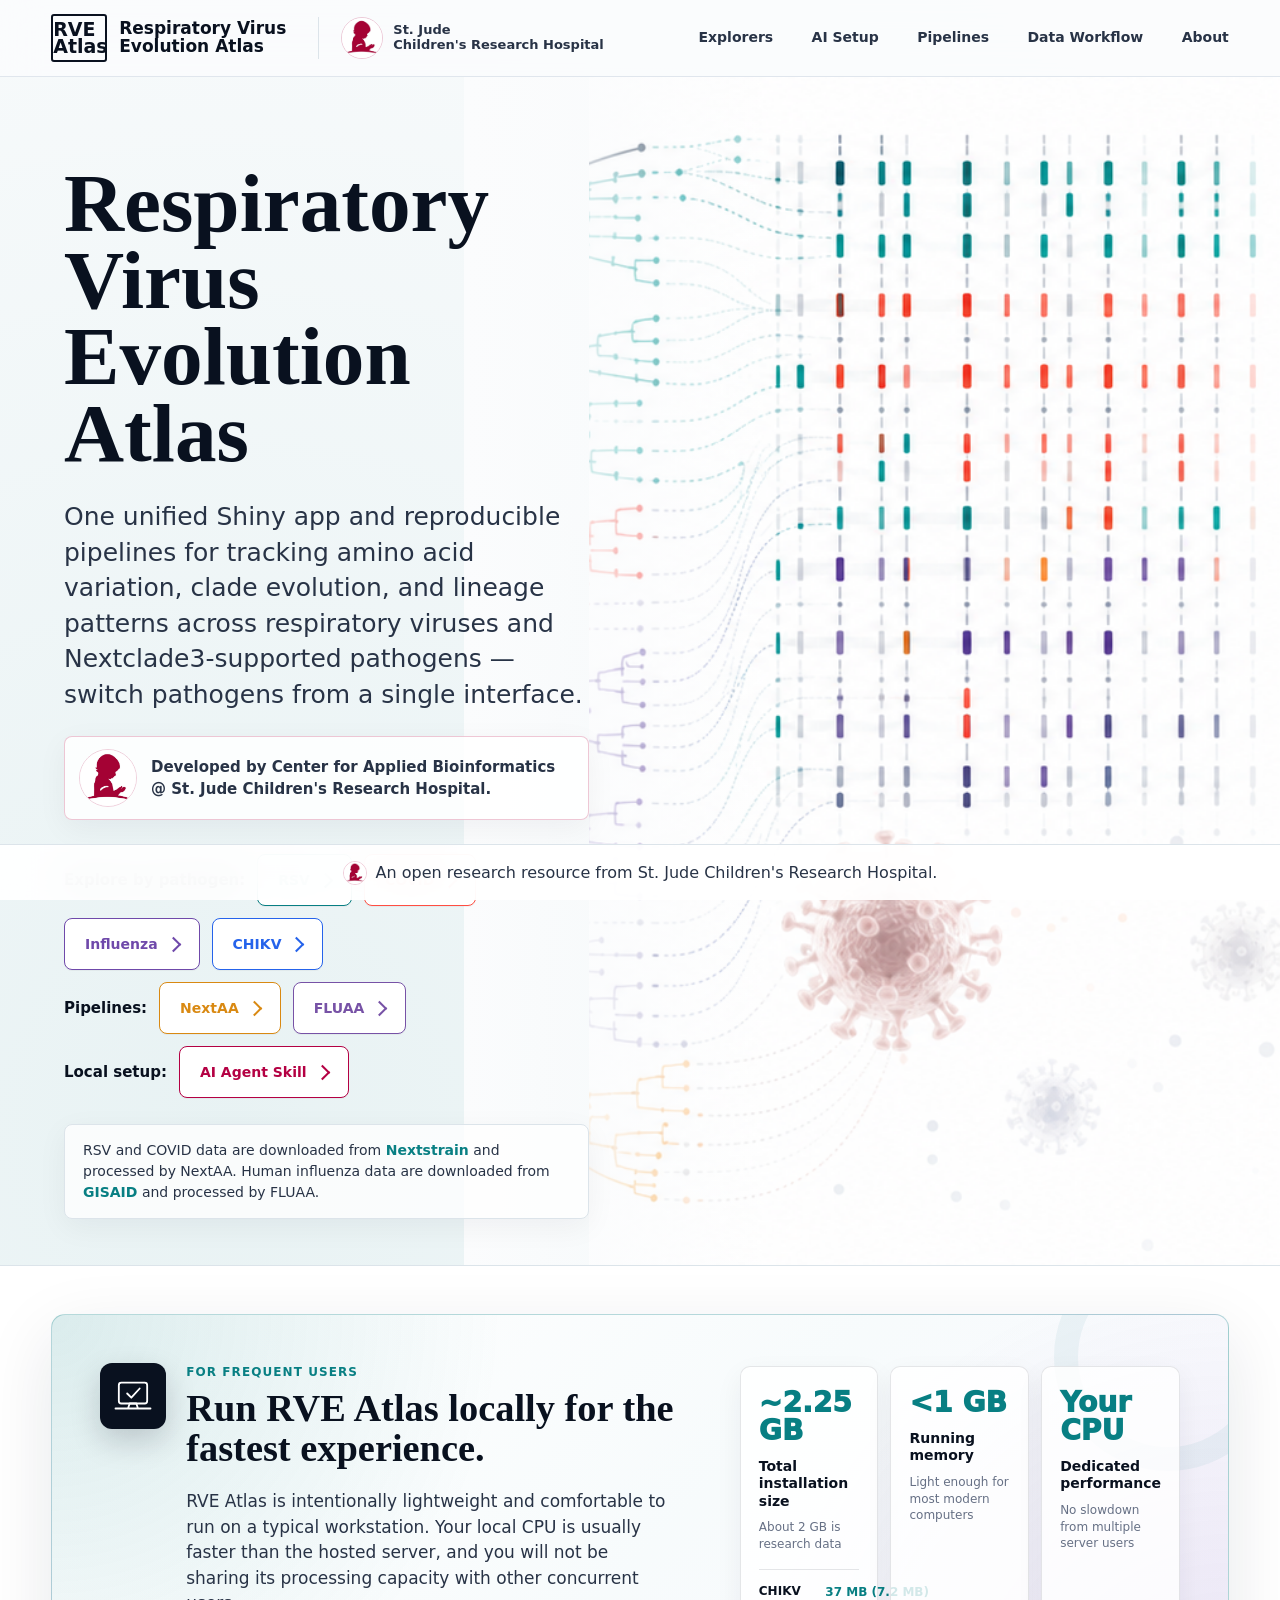
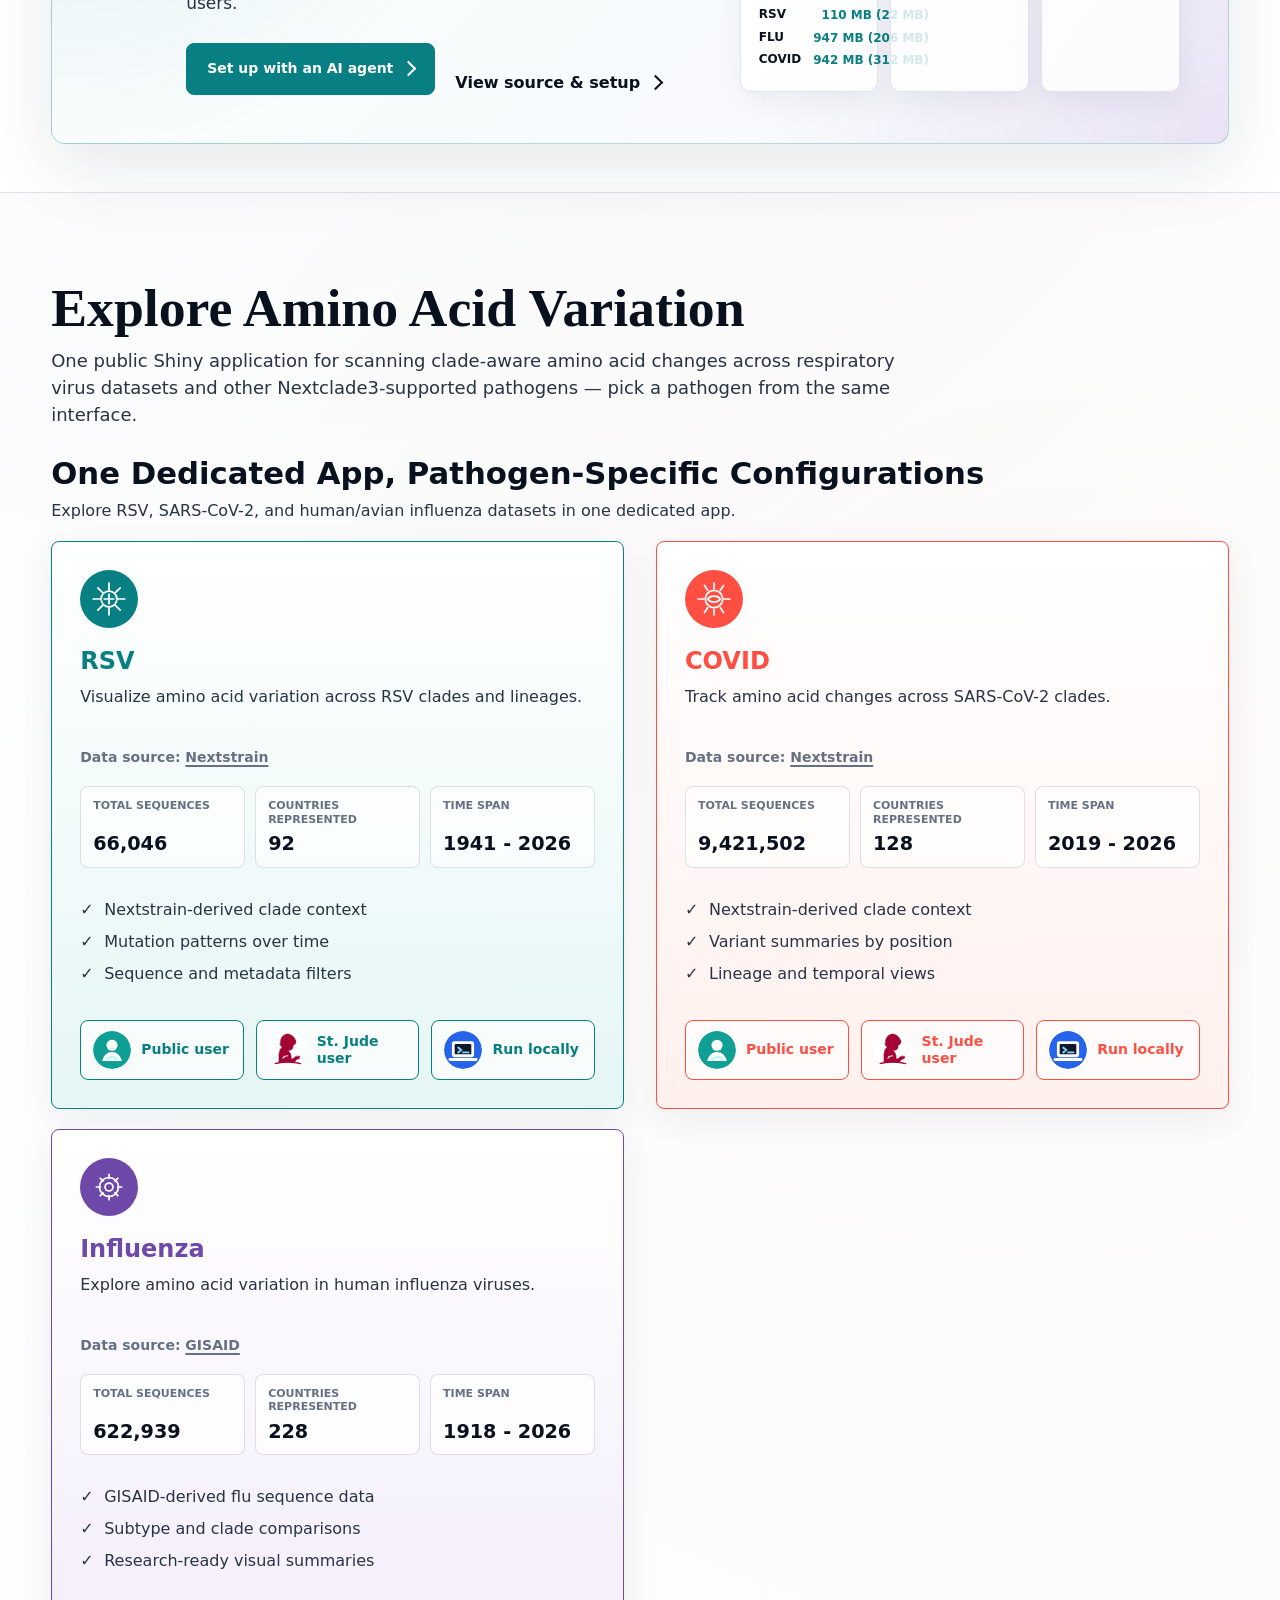
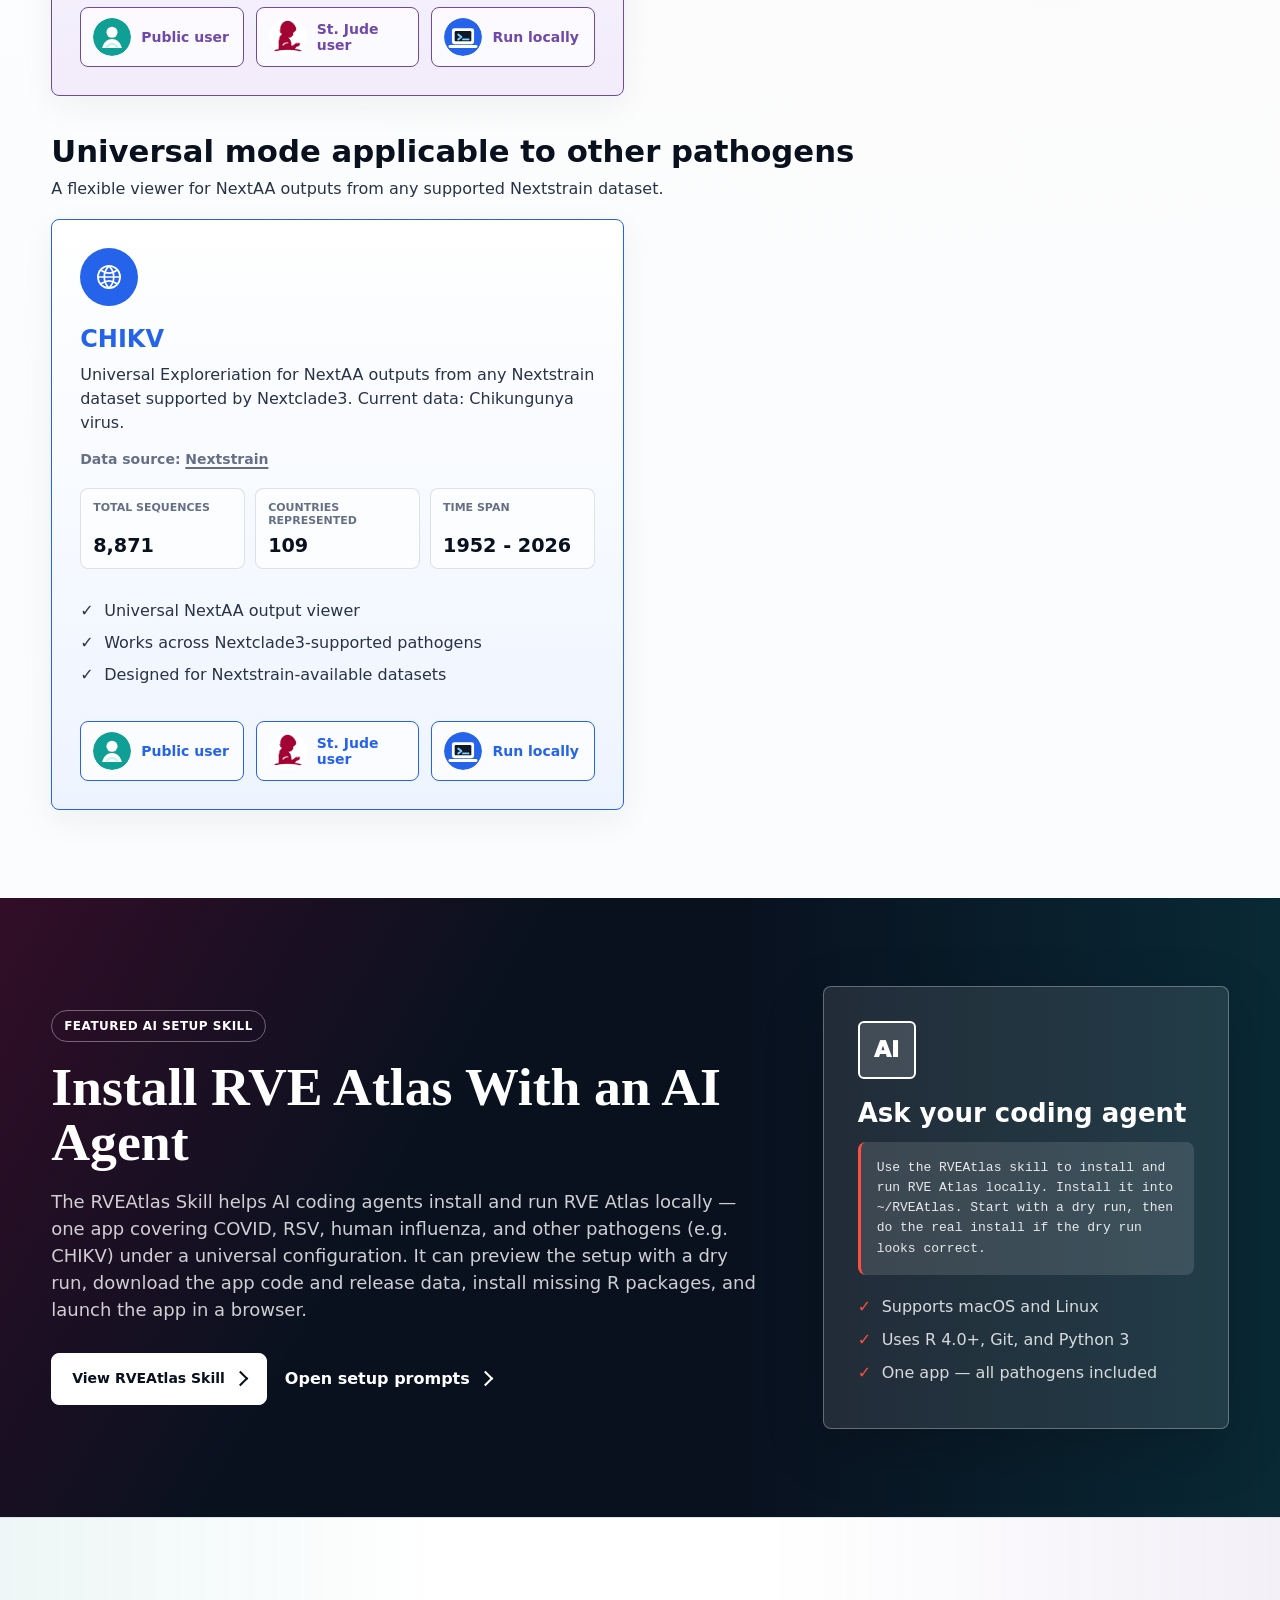
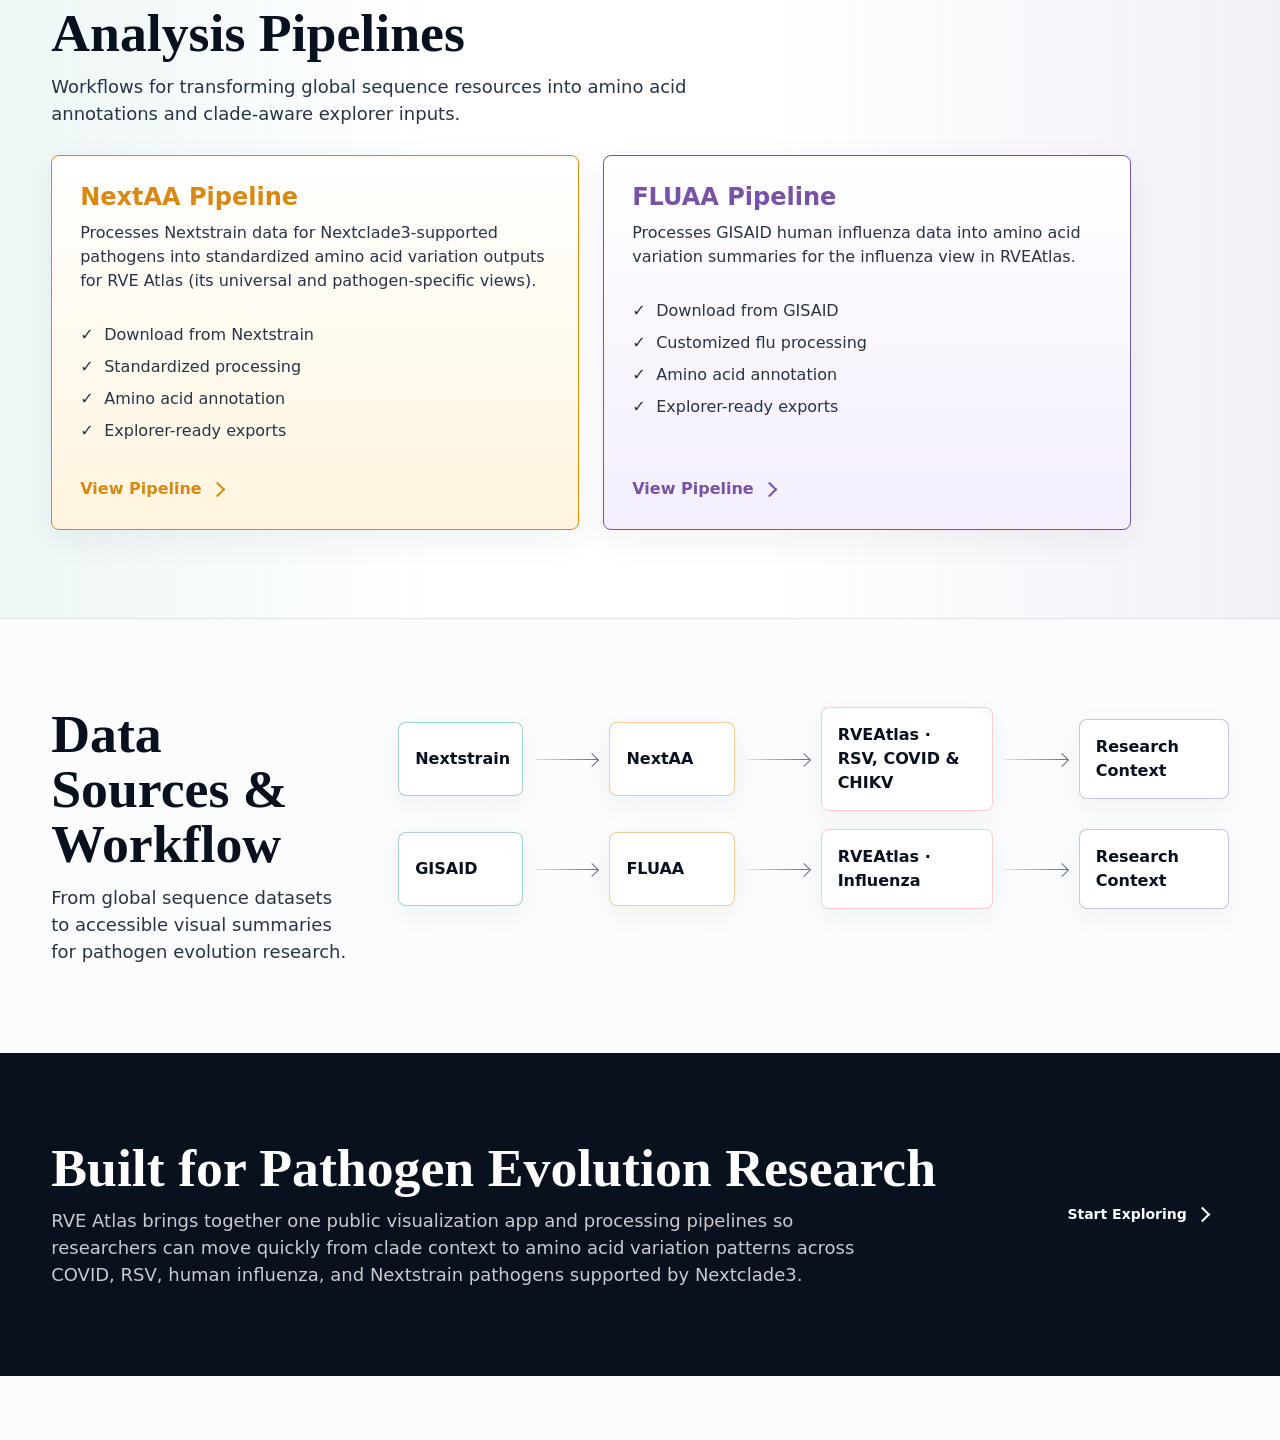
==== commit cf5f4308: "update website" ====
--- a/docs/index.html
+++ b/docs/index.html
@@ -8,10 +8,35 @@
       content="Respiratory Virus Evolution Atlas is one unified interactive Shiny app, with amino-acid analysis pipelines, for exploring COVID, RSV, human influenza, and Nextclade3-supported pathogens."
     >
     <title>Respiratory Virus Evolution Atlas</title>
+    <link rel="canonical" href="https://leili-uchicago.github.io/RVEAtlas/">
+    <meta name="theme-color" content="#fbfcfd">
+
+    <!-- Social sharing (Open Graph + Twitter) -->
+    <meta property="og:type" content="website">
+    <meta property="og:site_name" content="Respiratory Virus Evolution Atlas">
+    <meta property="og:title" content="Respiratory Virus Evolution Atlas">
+    <meta
+      property="og:description"
+      content="One unified interactive Shiny app, with amino-acid analysis pipelines, for exploring COVID, RSV, human influenza, and Nextclade3-supported pathogens."
+    >
+    <meta property="og:url" content="https://leili-uchicago.github.io/RVEAtlas/">
+    <meta property="og:image" content="https://leili-uchicago.github.io/RVEAtlas/assets/respiratory-virus-evolution-hero.png">
+    <meta property="og:image:width" content="1672">
+    <meta property="og:image:height" content="941">
+    <meta property="og:image:alt" content="Respiratory Virus Evolution Atlas — amino-acid variation across viral clades">
+    <meta name="twitter:card" content="summary_large_image">
+    <meta name="twitter:title" content="Respiratory Virus Evolution Atlas">
+    <meta
+      name="twitter:description"
+      content="One unified interactive Shiny app, with amino-acid analysis pipelines, for exploring COVID, RSV, human influenza, and Nextclade3-supported pathogens."
+    >
+    <meta name="twitter:image" content="https://leili-uchicago.github.io/RVEAtlas/assets/respiratory-virus-evolution-hero.png">
+
     <link rel="icon" type="image/svg+xml" href="assets/favicon.svg">
     <link rel="stylesheet" href="styles.css">
   </head>
   <body>
+    <a class="skip-link" href="#top">Skip to main content</a>
     <header class="site-header">
       <a class="brand" href="#top" aria-label="Respiratory Virus Evolution Atlas home">
         <span class="brand-mark">RVE<br>Atlas</span>
@@ -69,7 +94,7 @@
 
         </div>
         <div class="hero-visual" aria-hidden="true">
-          <img src="assets/respiratory-virus-evolution-hero.png" alt="">
+          <img src="assets/respiratory-virus-evolution-hero.png" alt="" width="1672" height="941" fetchpriority="high" decoding="async">
         </div>
       </section>
 
@@ -102,14 +127,14 @@
 
           <dl class="local-notice-facts" aria-label="Local installation requirements and benefits">
             <div>
-              <dt>~5 GB</dt>
+              <dt>~2.25 GB</dt>
               <dd>Total installation size</dd>
-              <span>About 4 GB is research data</span>
-              <ul class="local-dataset-sizes" aria-label="Dataset download sizes">
-                <li><strong>CHIKV</strong><span>41 MB</span></li>
-                <li><strong>RSV</strong><span>195 MB</span></li>
-                <li><strong>FLU</strong><span>1.0 GB</span></li>
-                <li><strong>COVID</strong><span>2.4 GB</span></li>
+              <span>About 2 GB is research data</span>
+              <ul class="local-dataset-sizes" aria-label="Dataset sizes: installed, and zipped download">
+                <li><strong>CHIKV</strong><span>37 MB (7.2 MB)</span></span></li>
+                <li><strong>RSV</strong><span>110 MB (22 MB)</span></span></li>
+                <li><strong>FLU</strong><span>947 MB (206 MB)</span></span></li>
+                <li><strong>COVID</strong><span>942 MB (312 MB)</span></span></li>
               </ul>
             </div>
             <div>
@@ -442,21 +467,10 @@
     </main>
 
     <footer class="site-footer">
-      <!--<a class="brand footer-brand" href="#top" aria-label="Respiratory Virus Evolution Atlas home">
-        <span class="brand-mark">RVE<br>Atlas</span>
-        <span class="brand-name">Respiratory Virus<br>Evolution Atlas</span>
-      </a>-->
       <div class="footer-institution" aria-label="St. Jude Children's Research Hospital">
-        <img src="assets/StJude.jpeg" alt="">
+        <img src="assets/StJude.jpeg" alt="" width="24" height="24" loading="lazy" decoding="async">
         <p>An open research resource from St. Jude Children's Research Hospital.</p>
       </div>
-      <!--
-      <div class="footer-links">
-        <a href="#workflow">Data Workflow</a>
-        <a href="https://github.com/LeiLi-Uchicago/NextAA" target="_blank" rel="noopener noreferrer">NextAA</a>
-        <a href="https://github.com/LeiLi-Uchicago/FLUAA/" target="_blank" rel="noopener noreferrer">FLUAA</a>
-      </div>
-    -->
     </footer>
   </body>
 </html>
--- a/docs/styles.css
+++ b/docs/styles.css
@@ -49,6 +49,28 @@
   text-decoration: none;
 }
 
+/* Keyboard skip link: off-screen until focused, then slides in. */
+.skip-link {
+  position: fixed;
+  top: 10px;
+  left: 10px;
+  z-index: 100;
+  padding: 10px 16px;
+  border-radius: var(--radius);
+  background: var(--ink);
+  color: var(--white);
+  font-size: 14px;
+  font-weight: 800;
+  transform: translateY(-180%);
+  transition: transform 160ms ease;
+}
+
+.skip-link:focus {
+  transform: translateY(0);
+  outline: 2px solid var(--teal);
+  outline-offset: 2px;
+}
+
 img,
 svg {
   display: block;
@@ -549,18 +571,12 @@
   letter-spacing: 0;
 }
 
-#explorers-title {
-  white-space: nowrap;
-}
-
 #explorers .section-heading {
   max-width: none;
 }
 
 #explorers .section-heading p {
-  max-width: calc(100vw - clamp(40px, 8vw, 144px));
-  font-size: clamp(14px, 1.35vw, 16px);
-  white-space: nowrap;
+  max-width: 860px;
 }
 
 .section-heading p,
@@ -1197,7 +1213,6 @@
 
   #explorers .section-heading p {
     max-width: 100%;
-    white-space: normal;
   }
 
   .workflow-row {
@@ -1227,10 +1242,6 @@
 @media (max-width: 680px) {
   body {
     padding-bottom: 176px;
-  }
-
-  #explorers-title {
-    white-space: normal;
   }
 
   .site-nav {
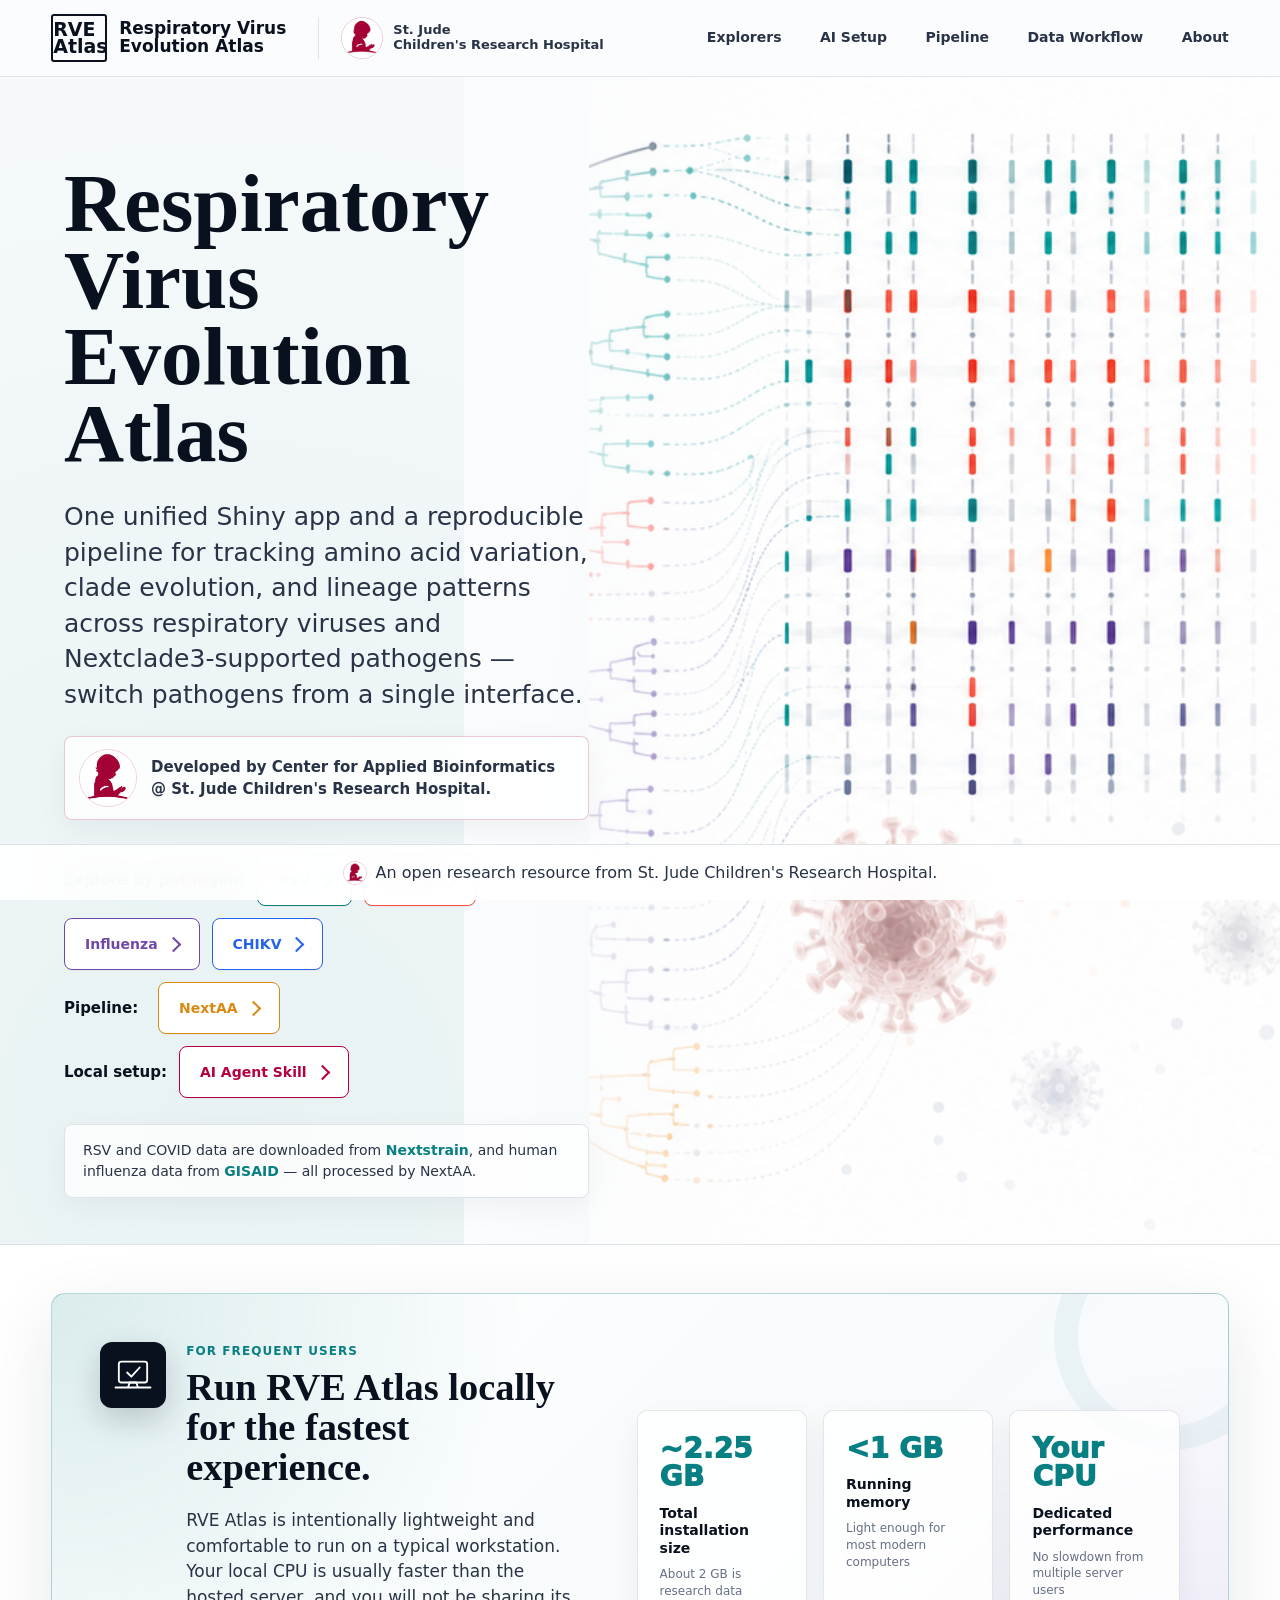
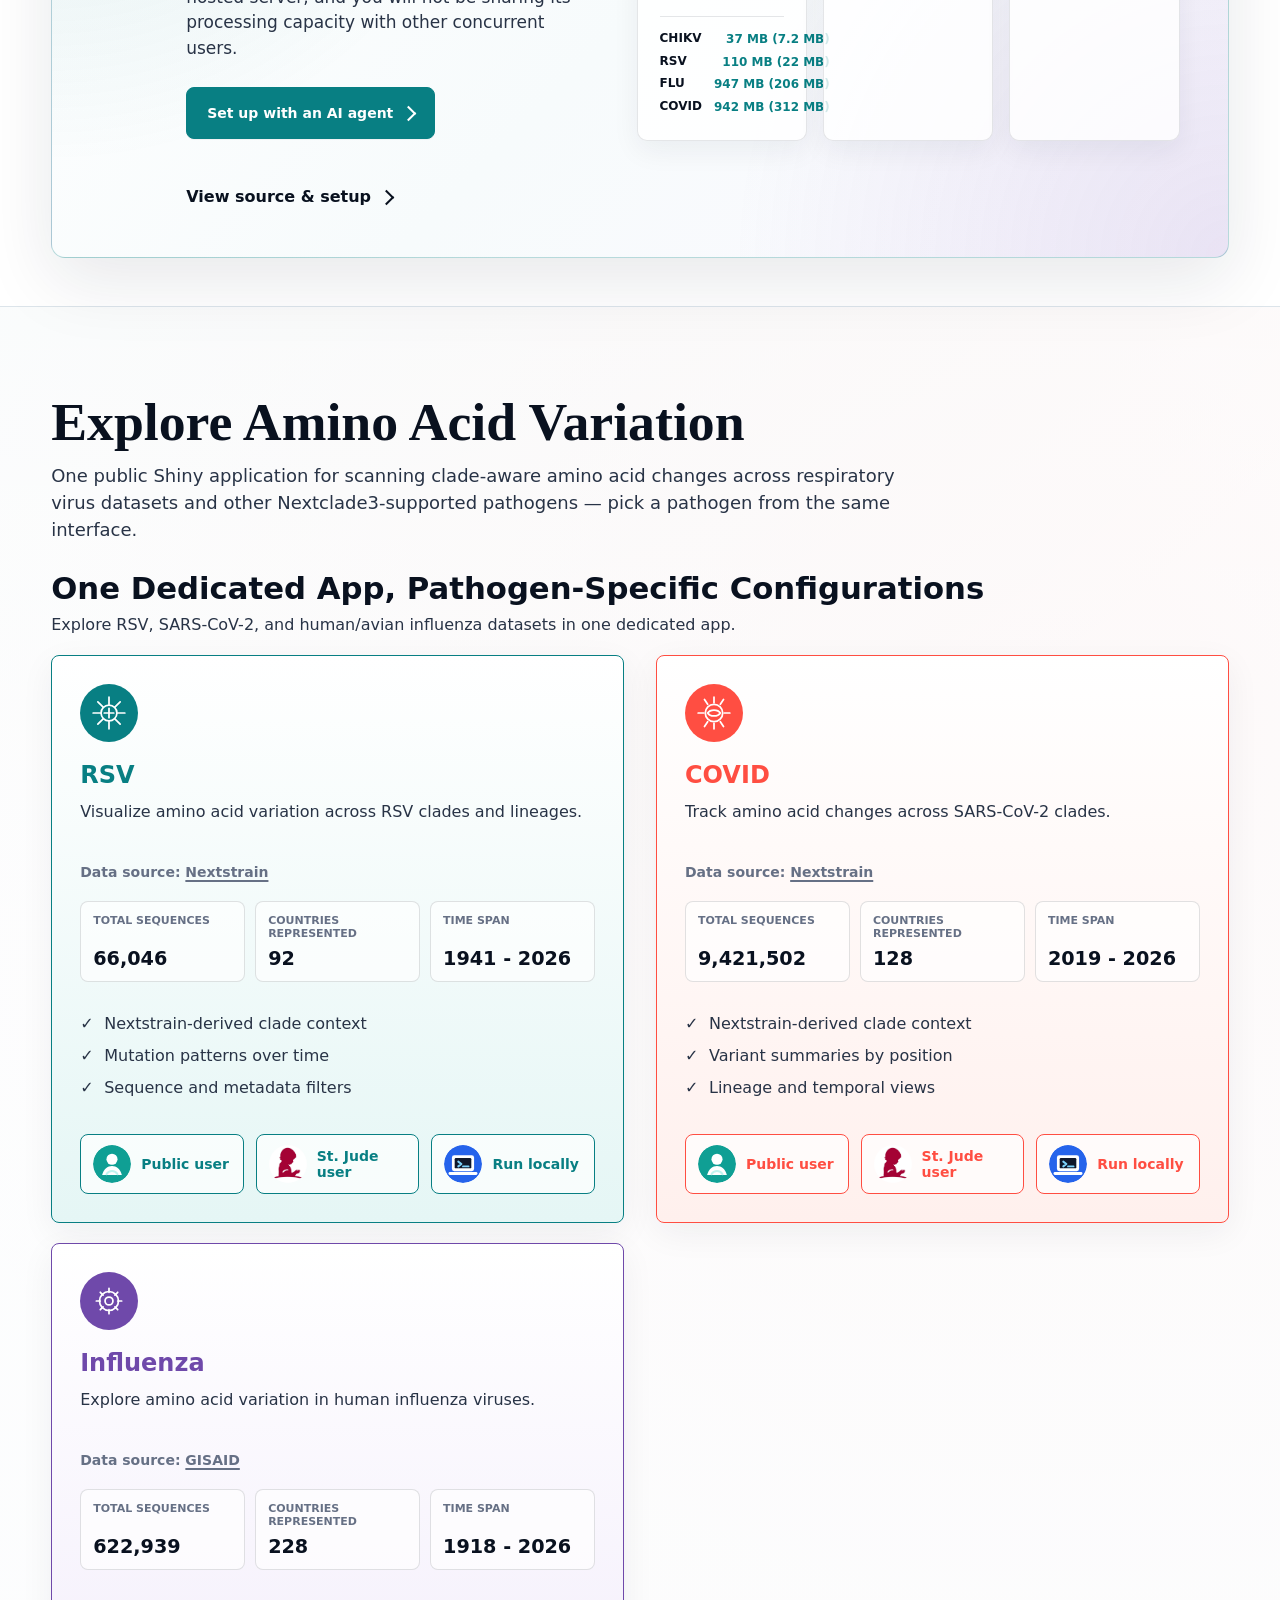
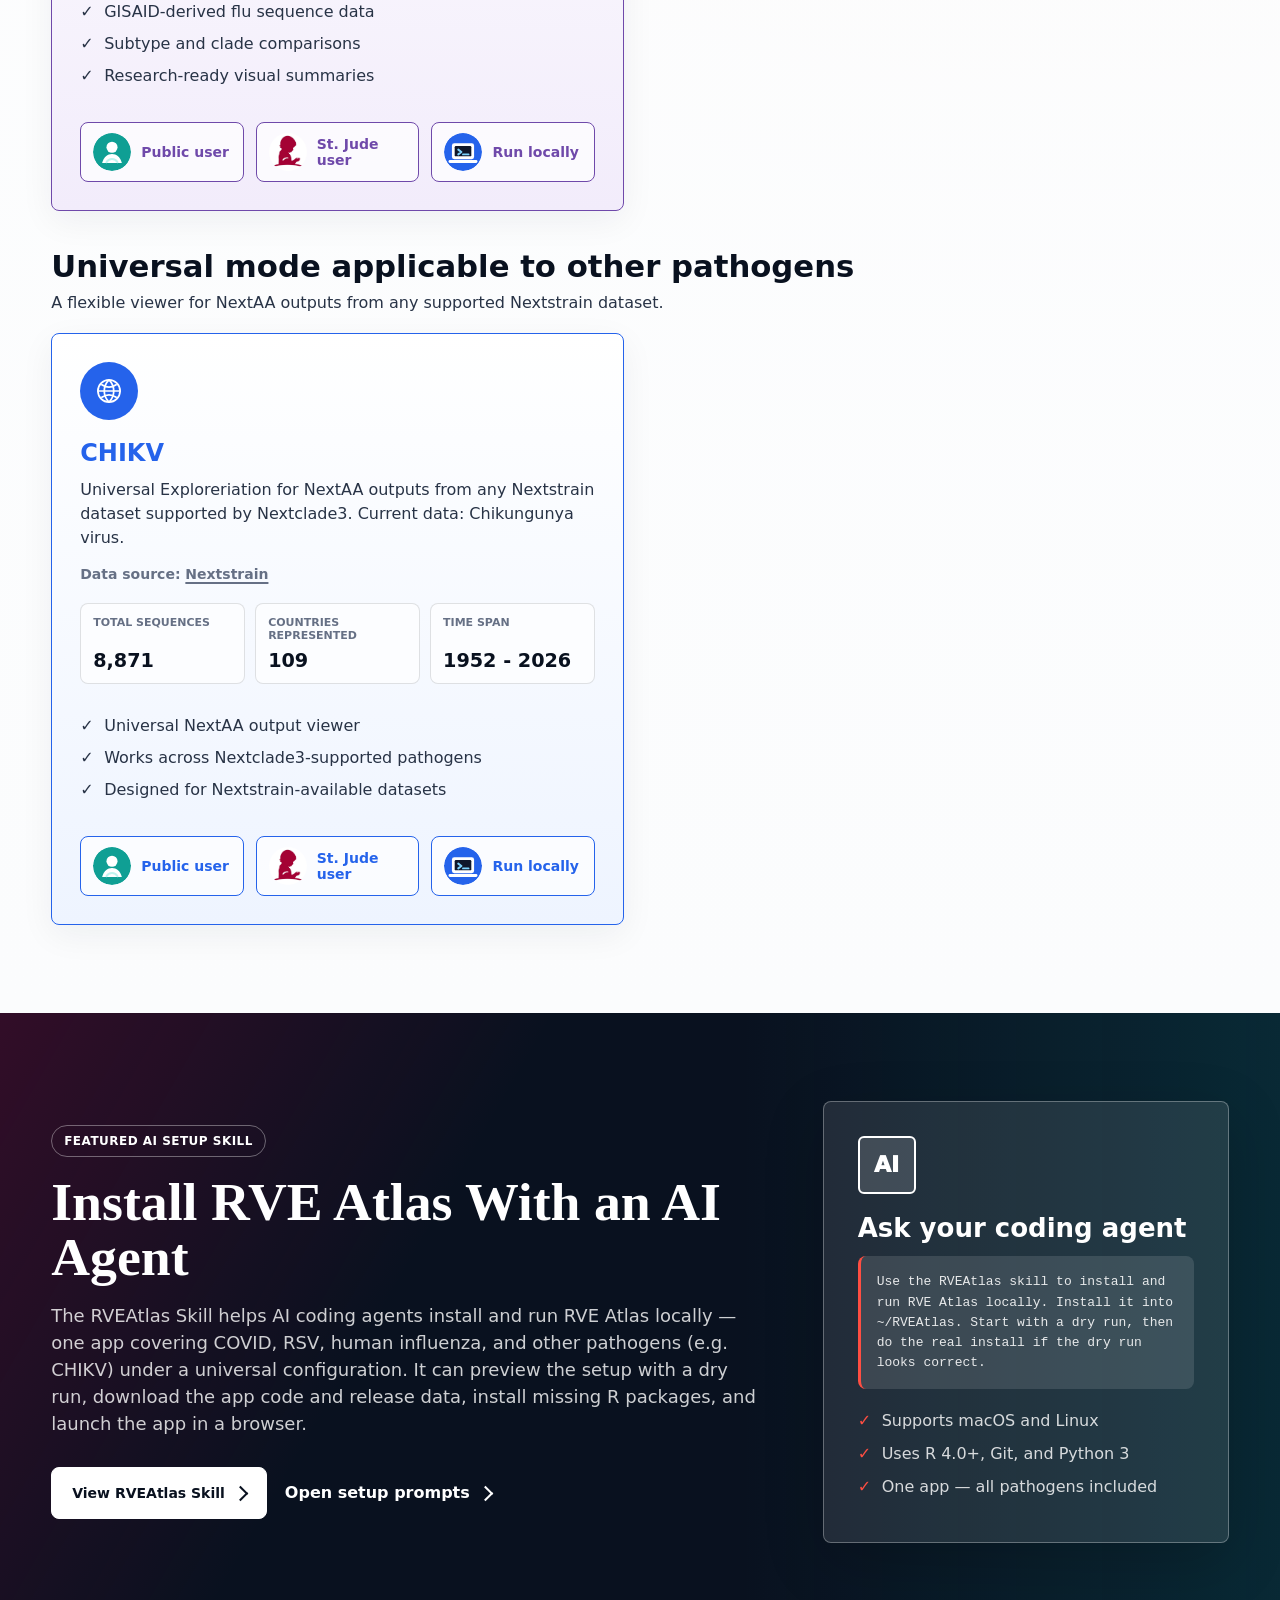
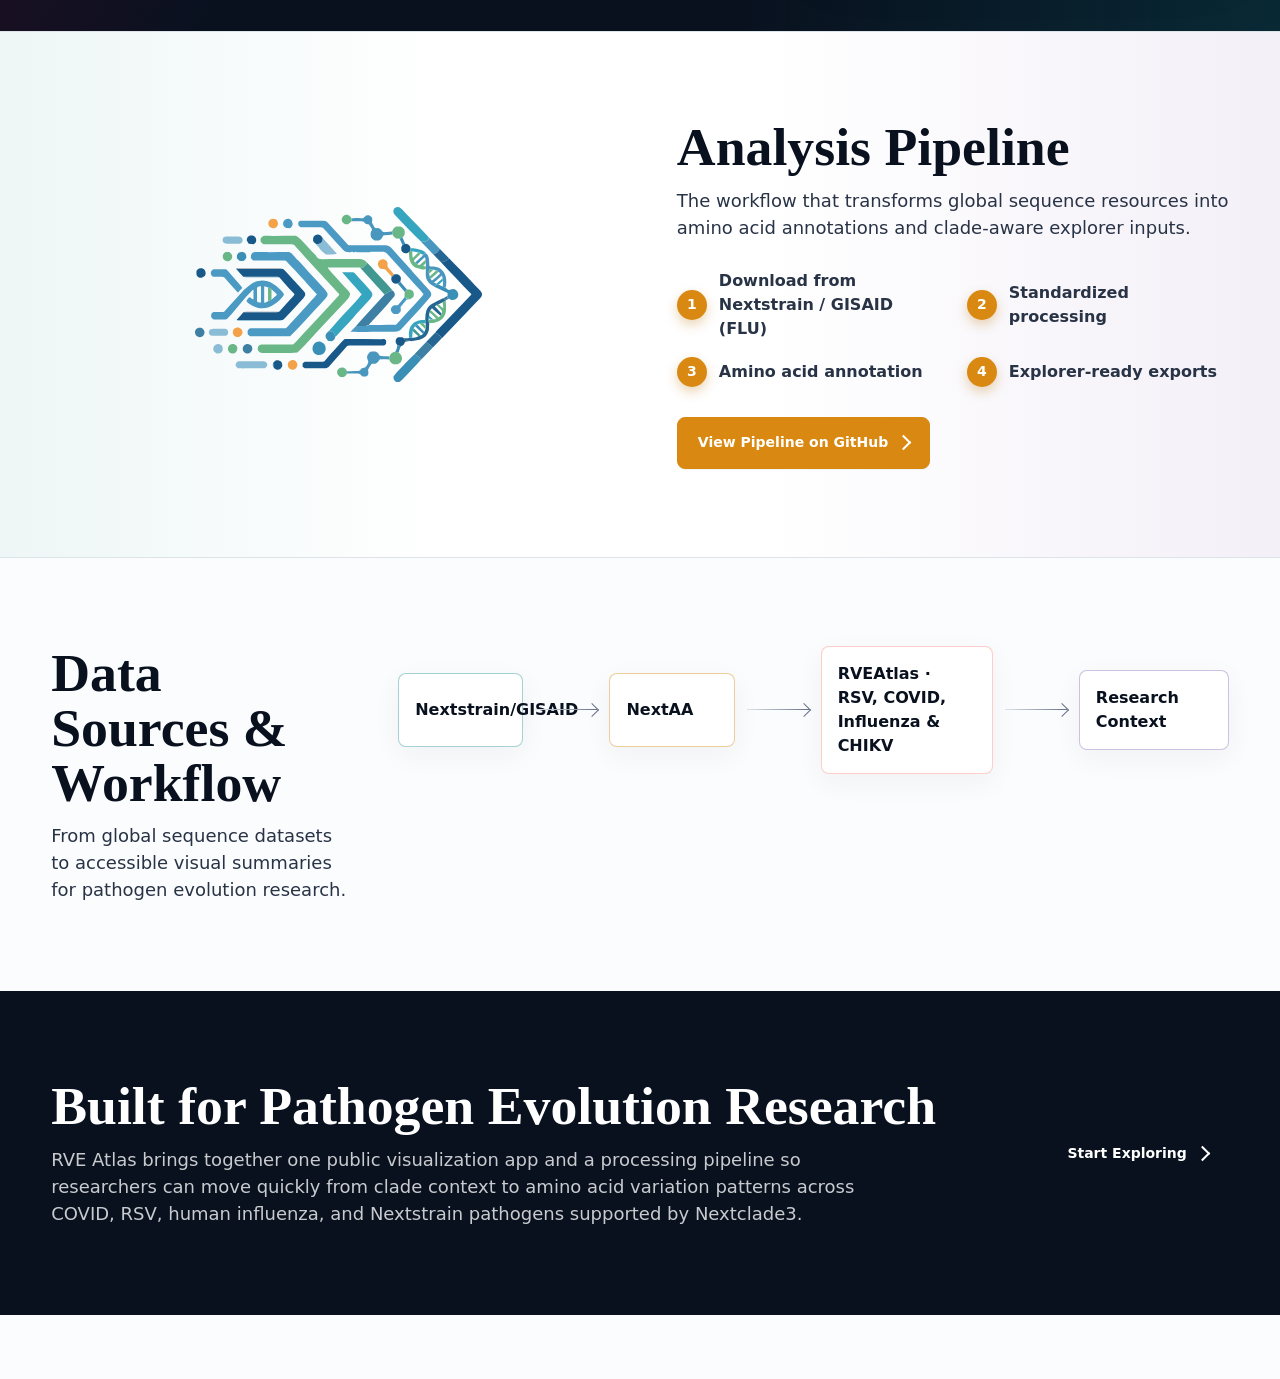
==== commit e31eea83: "update website" ====
--- a/docs/index.html
+++ b/docs/index.html
@@ -5,7 +5,7 @@
     <meta name="viewport" content="width=device-width, initial-scale=1">
     <meta
       name="description"
-      content="Respiratory Virus Evolution Atlas is one unified interactive Shiny app, with amino-acid analysis pipelines, for exploring COVID, RSV, human influenza, and Nextclade3-supported pathogens."
+      content="Respiratory Virus Evolution Atlas is one unified interactive Shiny app, with an amino-acid analysis pipeline, for exploring COVID, RSV, human influenza, and Nextclade3-supported pathogens."
     >
     <title>Respiratory Virus Evolution Atlas</title>
     <link rel="canonical" href="https://leili-uchicago.github.io/RVEAtlas/">
@@ -17,7 +17,7 @@
     <meta property="og:title" content="Respiratory Virus Evolution Atlas">
     <meta
       property="og:description"
-      content="One unified interactive Shiny app, with amino-acid analysis pipelines, for exploring COVID, RSV, human influenza, and Nextclade3-supported pathogens."
+      content="One unified interactive Shiny app, with an amino-acid analysis pipeline, for exploring COVID, RSV, human influenza, and Nextclade3-supported pathogens."
     >
     <meta property="og:url" content="https://leili-uchicago.github.io/RVEAtlas/">
     <meta property="og:image" content="https://leili-uchicago.github.io/RVEAtlas/assets/respiratory-virus-evolution-hero.png">
@@ -28,7 +28,7 @@
     <meta name="twitter:title" content="Respiratory Virus Evolution Atlas">
     <meta
       name="twitter:description"
-      content="One unified interactive Shiny app, with amino-acid analysis pipelines, for exploring COVID, RSV, human influenza, and Nextclade3-supported pathogens."
+      content="One unified interactive Shiny app, with an amino-acid analysis pipeline, for exploring COVID, RSV, human influenza, and Nextclade3-supported pathogens."
     >
     <meta name="twitter:image" content="https://leili-uchicago.github.io/RVEAtlas/assets/respiratory-virus-evolution-hero.png">
 
@@ -49,7 +49,7 @@
       <nav class="site-nav" aria-label="Primary navigation">
         <a href="#explorers">Explorers</a>
         <a href="#agent-skill">AI Setup</a>
-        <a href="#pipelines">Pipelines</a>
+        <a href="#pipelines">Pipeline</a>
         <a href="#workflow">Data Workflow</a>
         <a href="#about">About</a>
       </nav>
@@ -60,7 +60,7 @@
         <div class="hero-copy">
           <h1 id="hero-title">Respiratory Virus Evolution Atlas</h1>
           <p>
-            One unified Shiny app and reproducible pipelines for tracking
+            One unified Shiny app and a reproducible pipeline for tracking
             amino acid variation, clade evolution, and lineage patterns across respiratory viruses and
             Nextclade3-supported pathogens &mdash; switch pathogens from a single interface.
           </p>
@@ -77,9 +77,8 @@
               <a class="button blue" href="#explorers">CHIKV</a>
             </div>
             <div class="hero-action-row">
-              <span class="hero-action-label">Pipelines:</span>
+              <span class="hero-action-label">Pipeline:</span>
               <a class="button amber" href="#pipelines">NextAA</a>
-              <a class="button purple" href="#pipelines">FLUAA</a>
             </div>
             <div class="hero-action-row">
               <span class="hero-action-label">Local setup:</span>
@@ -88,8 +87,8 @@
           </div>
 
           <div class="source-note">
-            RSV and COVID data are downloaded from <a href="https://nextstrain.org/" target="_blank" rel="noopener noreferrer">Nextstrain</a> and processed by NextAA.
-            Human influenza data are downloaded from <a href="https://gisaid.org/" target="_blank" rel="noopener noreferrer">GISAID</a> and processed by FLUAA.
+            RSV and COVID data are downloaded from <a href="https://nextstrain.org/" target="_blank" rel="noopener noreferrer">Nextstrain</a>, and
+            human influenza data from <a href="https://gisaid.org/" target="_blank" rel="noopener noreferrer">GISAID</a> &mdash; all processed by NextAA.
           </div>
 
         </div>
@@ -391,38 +390,27 @@
       </section>
 
       <section class="section pipelines-section" id="pipelines" aria-labelledby="pipelines-title">
-        <div class="section-heading compact">
-          <h2 id="pipelines-title">Analysis Pipelines</h2>
-          <p>Workflows for transforming global sequence resources into amino acid annotations and clade-aware explorer inputs.</p>
-        </div>
+        
         <div class="pipeline-layout">
-          <article class="pipeline-card accent-amber">
-            <div>
-              <h3>NextAA Pipeline</h3>
-              <p>Processes Nextstrain data for Nextclade3-supported pathogens into standardized amino acid variation outputs for RVE Atlas (its universal and pathogen-specific views).</p>
-            </div>
-            <ol>
-              <li>Download from Nextstrain</li>
-              <li>Standardized processing</li>
-              <li>Amino acid annotation</li>
-              <li>Explorer-ready exports</li>
+          <div class="pipeline-visual">
+            <img class="pipeline-logo" src="assets/nextaa.svg" style="width: 50%;" 
+                 alt="NextAA — pipeline for pathogen data. Processes Nextstrain and GISAID data, powered by Nextflow; standardized AA outputs for RVE Atlas." decoding="async">
+          </div>
+          <div class="pipeline-copy">
+            <div class="section-heading compact">
+              <h2 id="pipelines-title">Analysis Pipeline</h2>
+              <p>The workflow that transforms global sequence resources into amino acid annotations and clade-aware explorer inputs.</p>
+            </div>
+            <ol class="pipeline-steps">
+              <li><span>Download from Nextstrain / GISAID (FLU)</span></li>
+              <li><span>Standardized processing</span></li>
+              <li><span>Amino acid annotation</span></li>
+              <li><span>Explorer-ready exports</span></li>
             </ol>
-            <a class="text-link" href="https://github.com/LeiLi-Uchicago/NextAA" target="_blank" rel="noopener noreferrer">View Pipeline</a>
-          </article>
-
-          <article class="pipeline-card accent-purple">
-            <div>
-              <h3>FLUAA Pipeline</h3>
-              <p>Processes GISAID human influenza data into amino acid variation summaries for the influenza view in RVEAtlas.</p>
-            </div>
-            <ol>
-              <li>Download from GISAID</li>
-              <li>Customized flu processing</li>
-              <li>Amino acid annotation</li>
-              <li>Explorer-ready exports</li>
-            </ol>
-            <a class="text-link" href="https://github.com/LeiLi-Uchicago/FLUAA/" target="_blank" rel="noopener noreferrer">View Pipeline</a>
-          </article>
+            <div class="pipeline-actions">
+              <a class="button amber-solid" href="https://github.com/LeiLi-Uchicago/NextAA" target="_blank" rel="noopener noreferrer">View Pipeline on GitHub</a>
+            </div>
+          </div>
         </div>
       </section>
 
@@ -433,20 +421,11 @@
         </div>
         <div class="workflow-track" aria-label="Workflow from data source to insight">
           <div class="workflow-row">
-            <div class="workflow-node source">Nextstrain</div>
+            <div class="workflow-node source">Nextstrain/GISAID</div>
             <div class="workflow-line"></div>
             <div class="workflow-node pipeline">NextAA</div>
             <div class="workflow-line"></div>
-            <div class="workflow-node explorer">RVEAtlas &middot; RSV, COVID &amp; CHIKV</div>
-            <div class="workflow-line"></div>
-            <div class="workflow-node insight">Research Context</div>
-          </div>
-          <div class="workflow-row">
-            <div class="workflow-node source">GISAID</div>
-            <div class="workflow-line"></div>
-            <div class="workflow-node pipeline">FLUAA</div>
-            <div class="workflow-line"></div>
-            <div class="workflow-node explorer">RVEAtlas &middot; Influenza</div>
+            <div class="workflow-node explorer">RVEAtlas &middot; RSV, COVID, Influenza &amp; CHIKV</div>
             <div class="workflow-line"></div>
             <div class="workflow-node insight">Research Context</div>
           </div>
@@ -457,7 +436,7 @@
         <div>
           <h2 id="about-title">Built for Pathogen Evolution Research</h2>
           <p>
-            RVE Atlas brings together one public visualization app and processing pipelines so researchers can move
+            RVE Atlas brings together one public visualization app and a processing pipeline so researchers can move
             quickly from clade context to amino acid variation patterns across COVID, RSV, human influenza,
             and Nextstrain pathogens supported by Nextclade3.
           </p>
--- a/docs/styles.css
+++ b/docs/styles.css
@@ -372,11 +372,15 @@
 .local-notice {
   position: relative;
   display: grid;
-  grid-template-columns: minmax(0, 1.15fr) minmax(440px, 0.85fr);
+  /* Full-window width (no max-width cap), matching the other `.section`s, which
+     are only bounded by the page gutters. The ratio favours the facts column so
+     the three panels get the extra room: the copy beside them is short and its
+     contents are already capped (h2 720px, p 780px), whereas the panels hold
+     dense figures and the dataset-size list. */
+  grid-template-columns: minmax(0, 1fr) minmax(440px, 1.15fr);
   gap: clamp(28px, 5vw, 72px);
   align-items: center;
-  max-width: 1480px;
-  margin: 0 auto;
+  margin: 0;
   padding: clamp(28px, 4vw, 48px);
   overflow: hidden;
   border: 1px solid rgba(8, 127, 131, 0.28);
@@ -482,14 +486,14 @@
 .local-notice-facts {
   display: grid;
   grid-template-columns: repeat(3, minmax(0, 1fr));
-  gap: 12px;
+  gap: 16px;
   margin: 0;
 }
 
 .local-notice-facts div {
   min-width: 0;
   min-height: 178px;
-  padding: 22px 18px;
+  padding: 24px 22px;
   border: 1px solid rgba(9, 17, 31, 0.10);
   border-radius: 10px;
   background: rgba(255, 255, 255, 0.82);
@@ -996,19 +1000,78 @@
   border-bottom: 1px solid var(--line);
 }
 
+/* ---- NextAA pipeline: card-less, wide logo balanced against the copy ---- */
 .pipeline-layout {
   display: grid;
+  grid-template-columns: minmax(0, 1.02fr) minmax(0, 0.98fr);
+  gap: clamp(28px, 4vw, 52px);
+  align-items: center;
+}
+
+.pipeline-visual {
+  display: flex;
+  align-items: center;
+  justify-content: center;
+}
+
+.pipeline-logo {
+  width: 100%;
+  height: auto;
+}
+
+.pipeline-copy {
+  display: flex;
+  flex-direction: column;
+  justify-content: center;
+}
+
+.button.amber-solid {
+  color: var(--white);
+  background: var(--amber);
+  border-color: var(--amber);
+}
+
+/* Numbered 2x2 process grid */
+.pipeline-steps {
+  display: grid;
   grid-template-columns: repeat(2, minmax(0, 1fr));
-  gap: 24px;
-  max-width: 1080px;
-}
-
-.pipeline-card.accent-amber {
-  background: linear-gradient(180deg, var(--white), var(--amber-soft));
-}
-
-.pipeline-card.accent-purple {
-  background: linear-gradient(180deg, var(--white), var(--purple-soft));
+  gap: 16px 28px;
+  margin: 0;
+  padding: 0;
+  list-style: none;
+  counter-reset: step;
+}
+
+.pipeline-steps li {
+  display: flex;
+  align-items: center;
+  gap: 12px;
+  margin: 0;
+  padding: 0;
+  counter-increment: step;
+  color: var(--ink-soft);
+  font-weight: 700;
+  text-align: left;
+}
+
+.pipeline-steps li::before {
+  content: counter(step);
+  position: static;
+  flex: none;
+  width: 30px;
+  height: 30px;
+  display: grid;
+  place-items: center;
+  border-radius: 50%;
+  background: var(--amber);
+  color: var(--white);
+  font-size: 14px;
+  font-weight: 800;
+  box-shadow: 0 5px 12px rgba(189, 116, 7, 0.30);
+}
+
+.pipeline-actions {
+  margin-top: 30px;
 }
 
 .workflow-section {
@@ -1331,6 +1394,11 @@
     padding: 22px;
   }
 
+  .pipeline-steps {
+    grid-template-columns: 1fr;
+    gap: 14px;
+  }
+
   .feature-card > h3 + p {
     min-height: 0;
   }
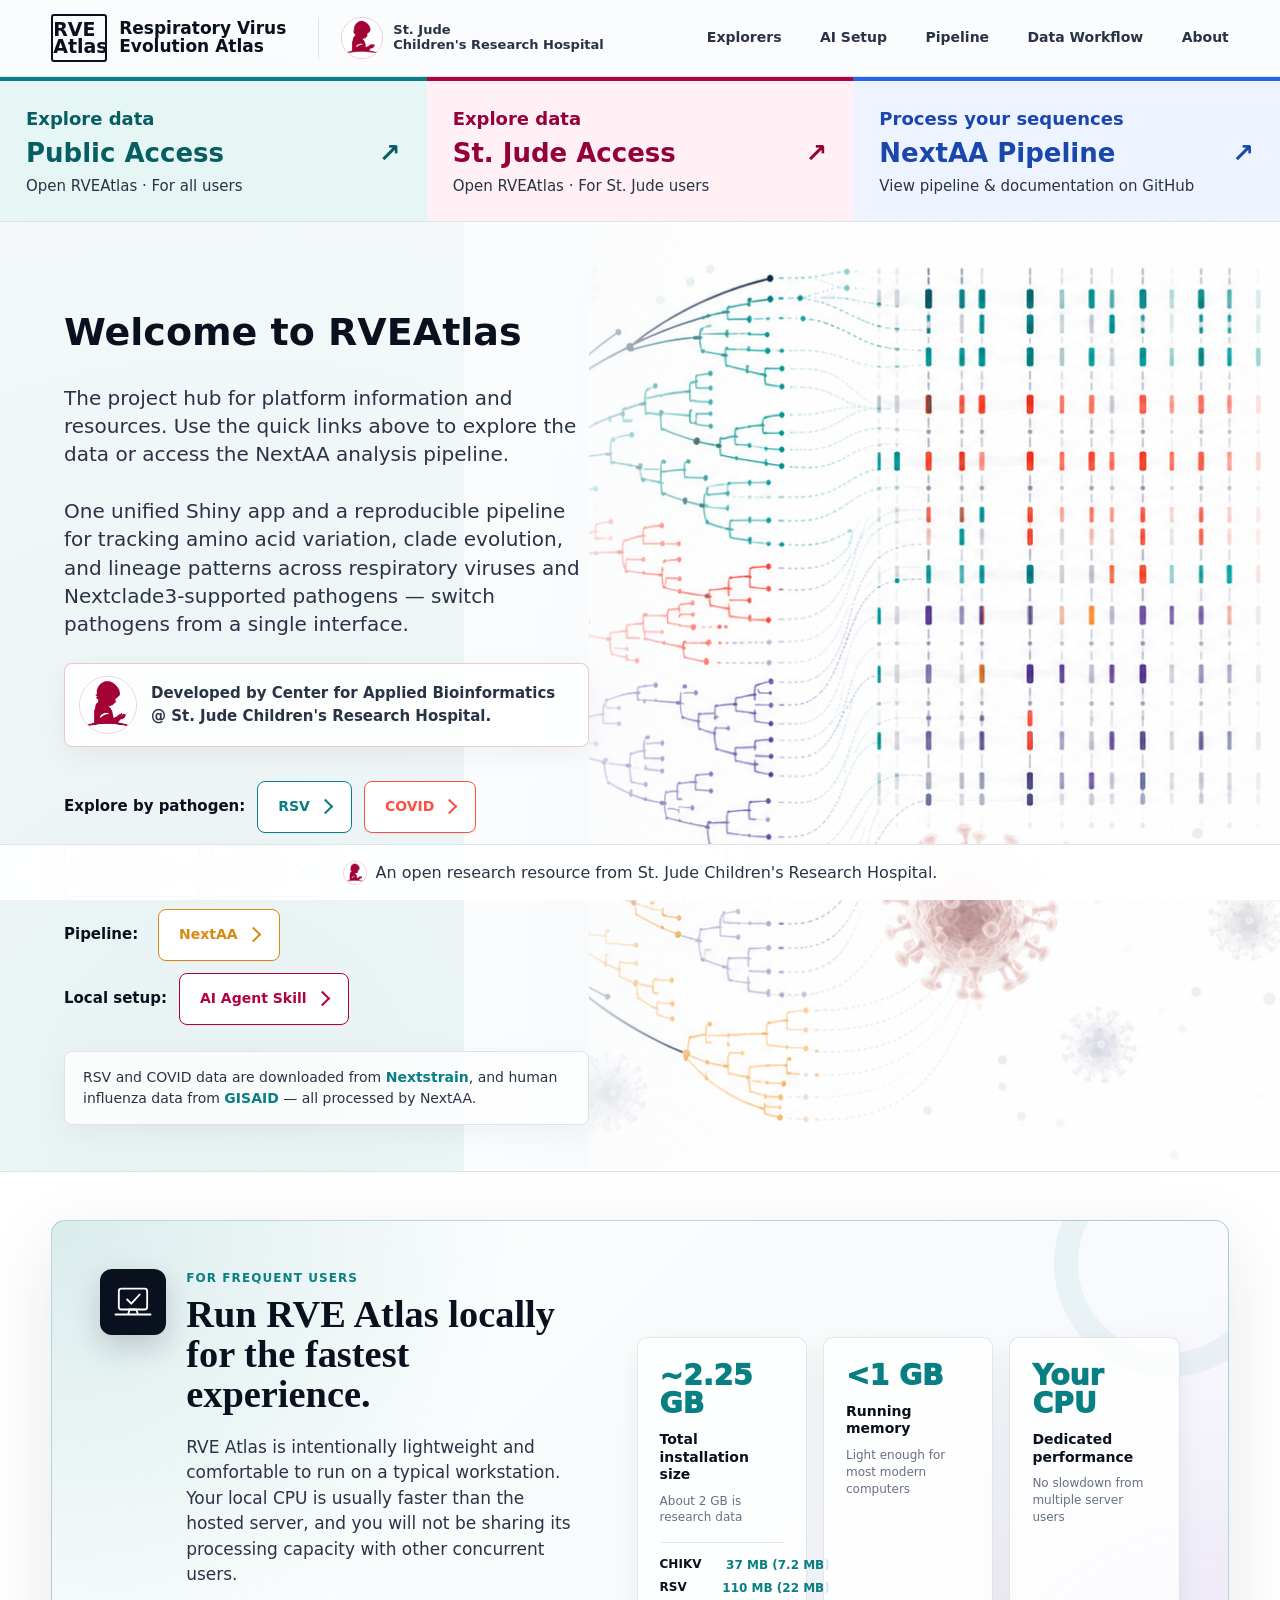
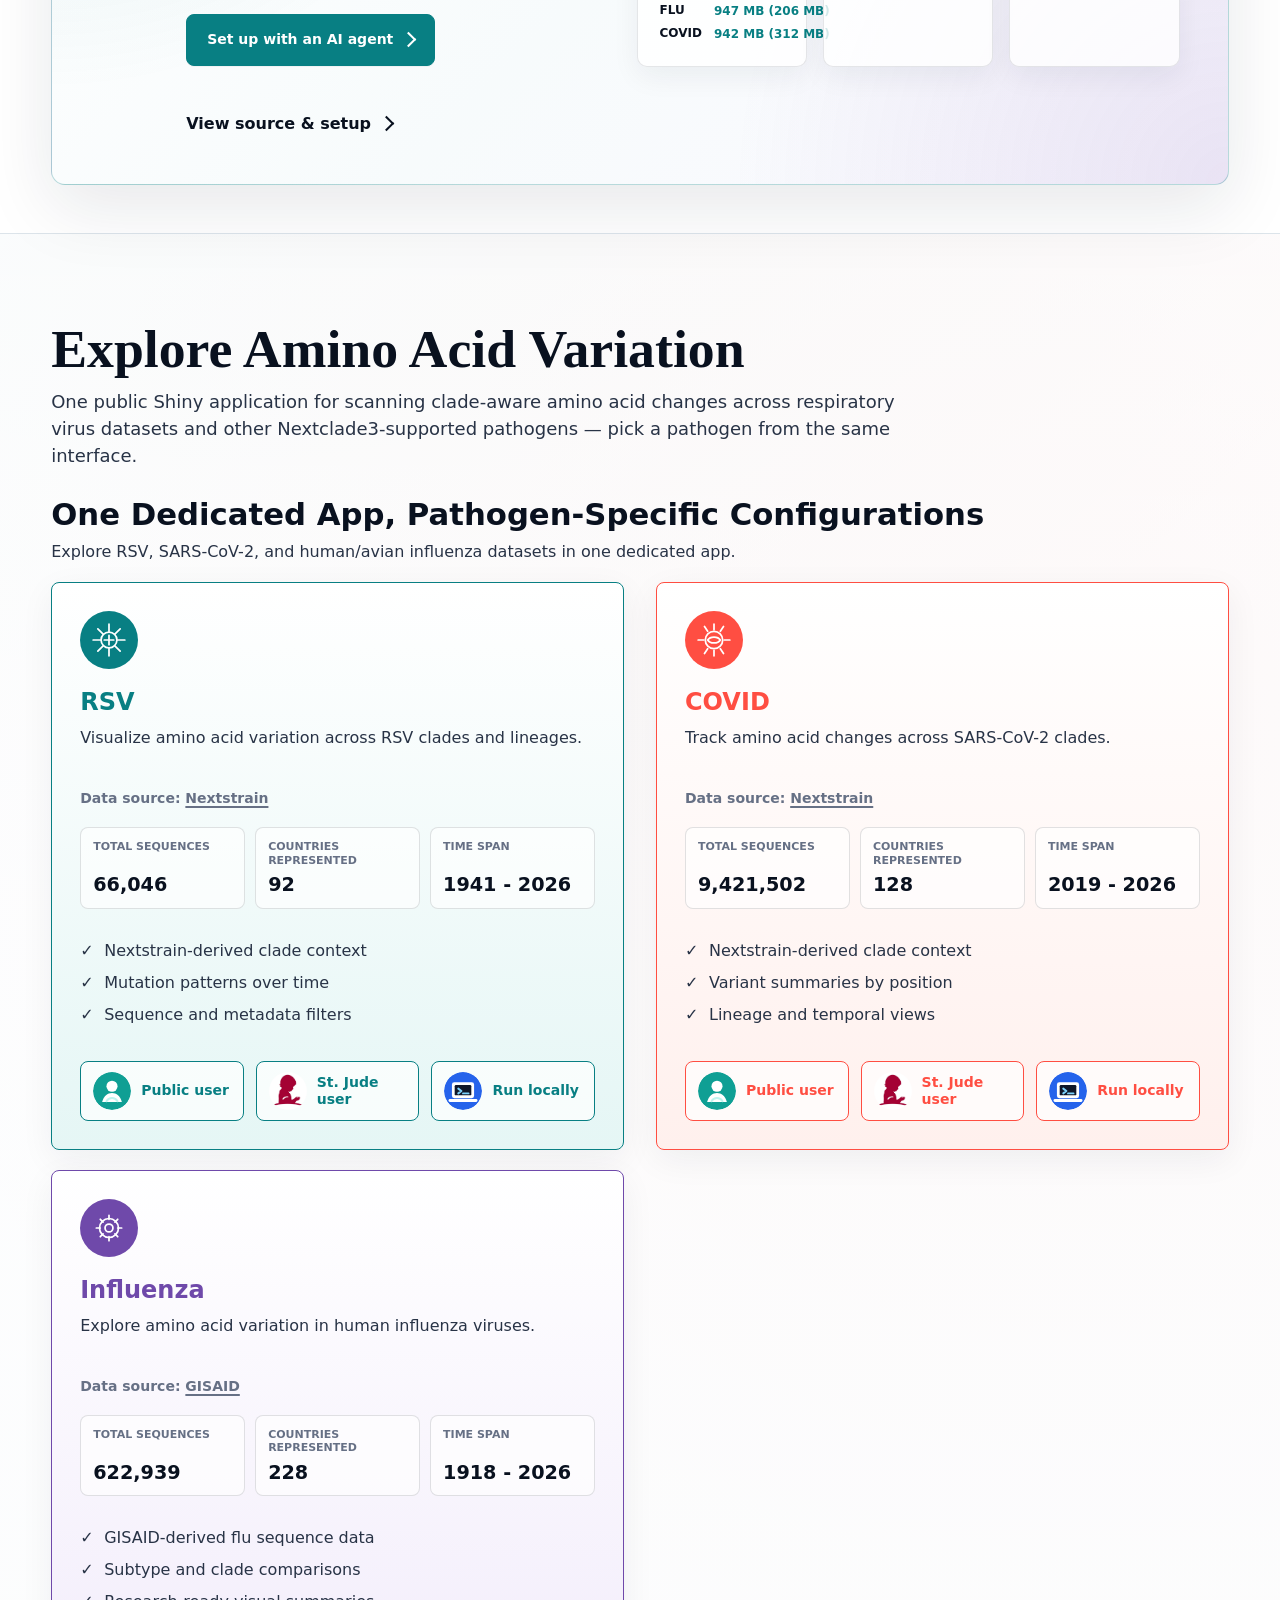
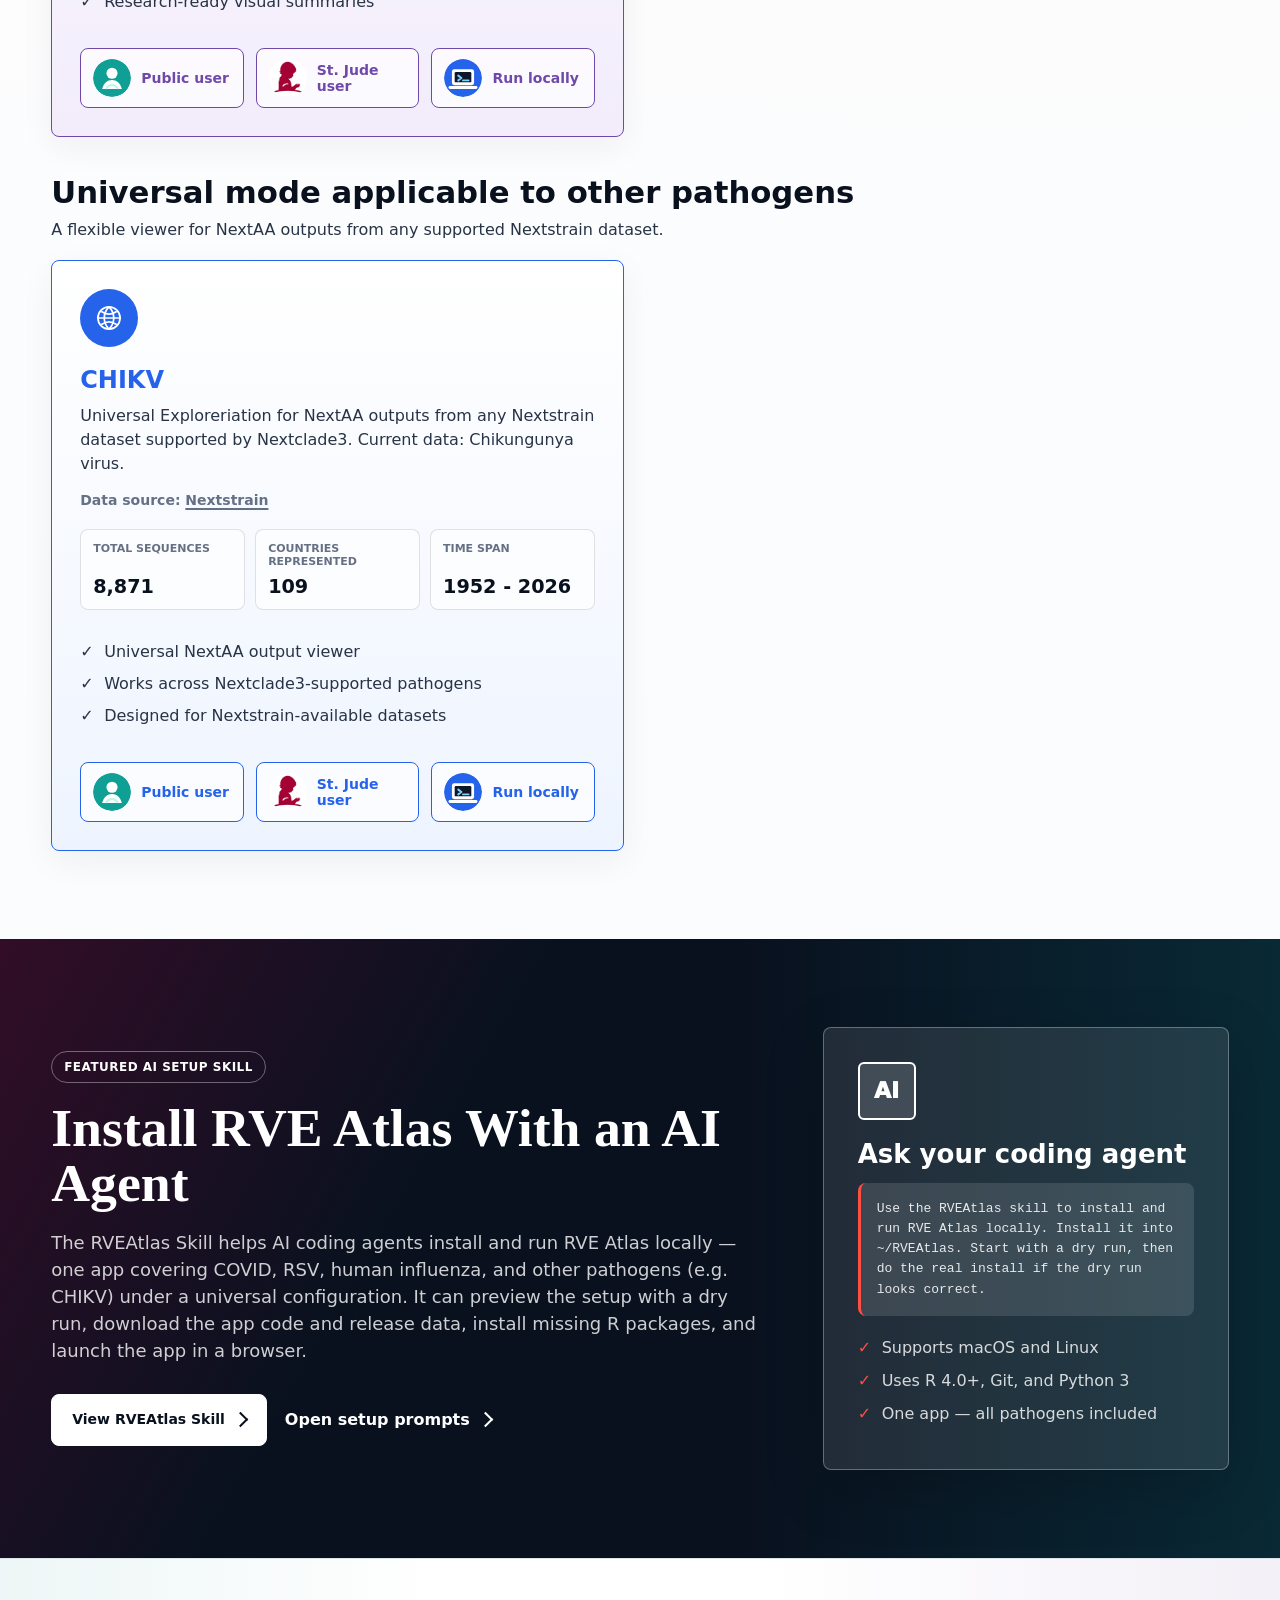
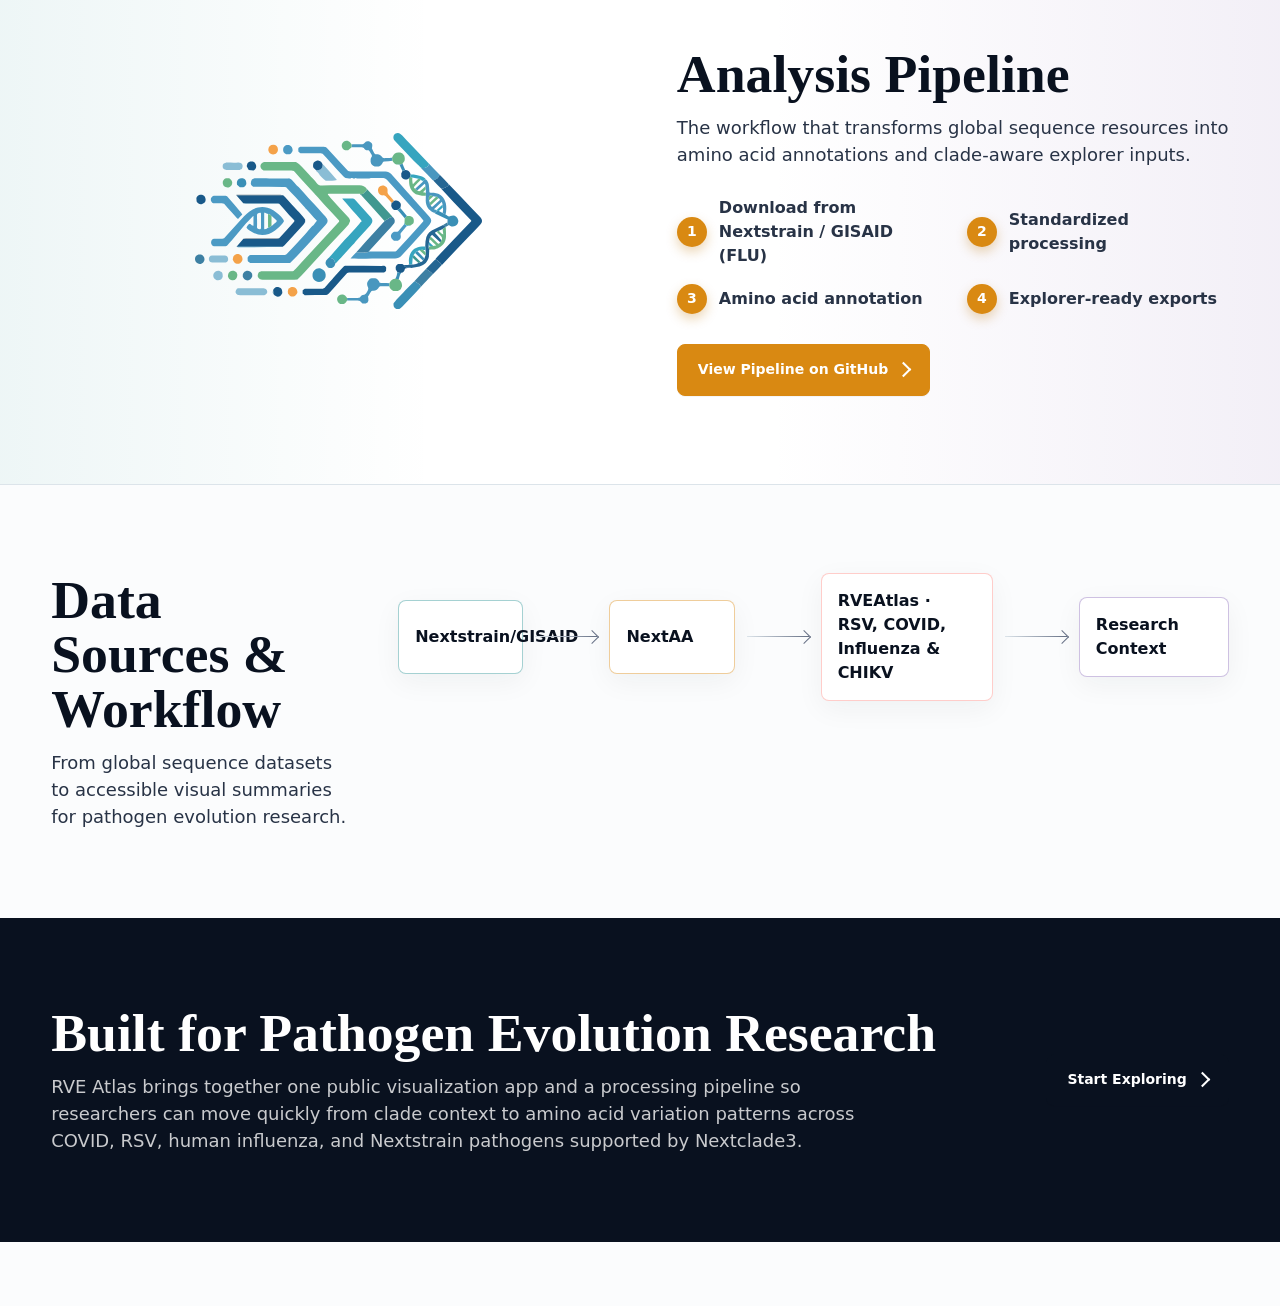
==== commit 472b8d01: "update index page" ====
--- a/docs/index.html
+++ b/docs/index.html
@@ -56,9 +56,30 @@
     </header>
 
     <main id="top">
+      <nav class="project-entry-points" aria-label="Open the data platform or analysis pipeline">
+        <a class="project-entry entry-public" href="https://leilistjude.shinyapps.io/RVEAtlas/" target="_blank" rel="noopener noreferrer">
+          <span class="entry-purpose">Explore data</span>
+          <span class="entry-title">Public Access <span aria-hidden="true">&nearr;</span></span>
+          <span class="entry-detail">Open RVEAtlas &middot; For all users</span>
+        </a>
+        <a class="project-entry entry-stjude" href="https://ibex.stjude.org/RVEAtlas/" target="_blank" rel="noopener noreferrer">
+          <span class="entry-purpose">Explore data</span>
+          <span class="entry-title">St. Jude Access <span aria-hidden="true">&nearr;</span></span>
+          <span class="entry-detail">Open RVEAtlas &middot; For St. Jude users</span>
+        </a>
+        <a class="project-entry entry-pipeline" href="https://github.com/LeiLi-Uchicago/NextAA" target="_blank" rel="noopener noreferrer">
+          <span class="entry-purpose">Process your sequences</span>
+          <span class="entry-title">NextAA Pipeline <span aria-hidden="true">&nearr;</span></span>
+          <span class="entry-detail">View pipeline &amp; documentation on GitHub</span>
+        </a>
+      </nav>
       <section class="hero" aria-labelledby="hero-title">
         <div class="hero-copy">
-          <h1 id="hero-title">Respiratory Virus Evolution Atlas</h1>
+          <h1 id="hero-title">Welcome to RVEAtlas</h1>
+          <p>
+            The project hub for platform information and resources. Use the quick links above
+            to explore the data or access the NextAA analysis pipeline.
+          </p>
           <p>
             One unified Shiny app and a reproducible pipeline for tracking
             amino acid variation, clade evolution, and lineage patterns across respiratory viruses and
--- a/docs/styles.css
+++ b/docs/styles.css
@@ -162,6 +162,96 @@
   outline: none;
 }
 
+.project-entry-points {
+  display: grid;
+  grid-template-columns: repeat(3, minmax(0, 1fr));
+  padding: 0;
+  border-bottom: 1px solid var(--line);
+  background: var(--white);
+}
+
+.project-entry {
+  display: flex;
+  flex-direction: column;
+  justify-content: center;
+  gap: 5px;
+  min-width: 0;
+  min-height: 144px;
+  padding: 22px 26px;
+  border-top: 4px solid var(--teal);
+  background: var(--teal-soft);
+  color: #075e62;
+  transition: background 160ms ease;
+}
+
+.entry-stjude {
+  border-color: var(--stjude-red);
+  background: #fff0f5;
+  color: #960039;
+}
+
+.entry-pipeline {
+  border-color: var(--blue);
+  background: var(--blue-soft);
+  color: #1947ae;
+}
+
+.entry-purpose {
+  font-size: 18px;
+  font-weight: 800;
+}
+
+.entry-title {
+  display: flex;
+  align-items: center;
+  justify-content: space-between;
+  gap: 12px;
+  font-size: 26px;
+  font-weight: 800;
+  line-height: 1.25;
+}
+
+.entry-detail {
+  color: var(--ink-soft);
+  font-size: 15px;
+  overflow-wrap: anywhere;
+}
+
+.project-entry:hover {
+  background: #d7eeed;
+}
+
+.entry-stjude:hover {
+  background: #fce0eb;
+}
+
+.entry-pipeline:hover {
+  background: #dce8ff;
+}
+
+.project-entry:focus-visible {
+  outline: 3px solid currentColor;
+  outline-offset: -6px;
+}
+
+@media (max-width: 760px) {
+  .project-entry-points {
+    grid-template-columns: 1fr;
+    padding: 0;
+  }
+
+  .project-entry {
+    min-height: 100px;
+    padding: 12px 24px;
+    border-top: 0;
+    border-left: 4px solid;
+  }
+
+  .entry-title {
+    font-size: 23px;
+  }
+}
+
 .hero {
   position: relative;
   display: grid;
@@ -181,10 +271,9 @@
 .hero h1 {
   max-width: 760px;
   margin: 0;
-  font-family: Georgia, "Times New Roman", serif;
-  font-size: clamp(52px, 6.5vw, 96px);
+  font-size: 38px;
   font-weight: 700;
-  line-height: 0.92;
+  line-height: 1.2;
   letter-spacing: 0;
 }
 
@@ -192,7 +281,7 @@
   max-width: 690px;
   margin: 28px 0 0;
   color: var(--ink-soft);
-  font-size: clamp(19px, 2vw, 25px);
+  font-size: 20px;
   line-height: 1.42;
 }
 
@@ -1327,7 +1416,7 @@
   }
 
   .hero h1 {
-    font-size: clamp(38px, 12.8vw, 50px);
+    font-size: 30px;
   }
 
   .hero-actions {
